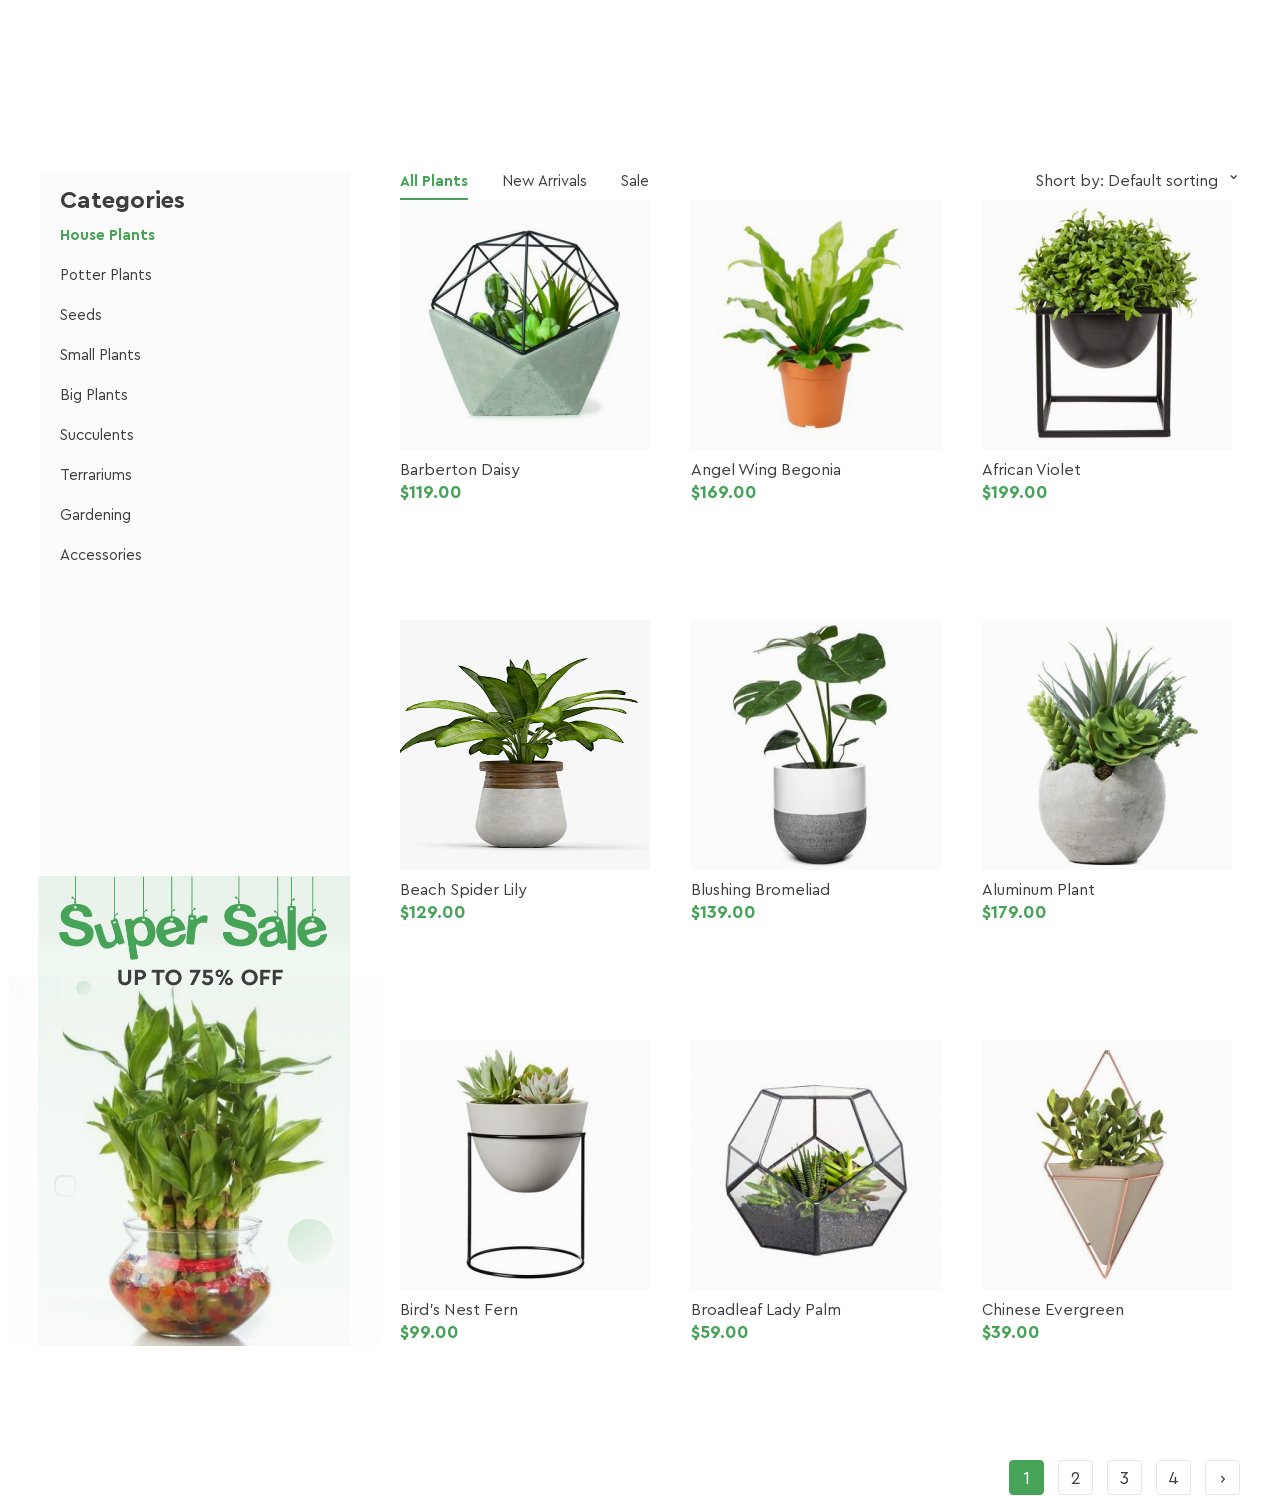
==== index.html @ 6a791396 "Add homework 7.1" ====
<!doctype html>
<html lang="en">
  <head>
    <meta charset="UTF-8" />
    <meta name="viewport" content="width=device-width, initial-scale=1.0" />
    <title>GreenShop</title>
    <link rel="stylesheet" href="css/styles.css" />
  </head>
  <body>
    <main>
      <div class="container">
        <aside class="sidebar">
          <h2>Categories</h2>

          <ul class="categories">
            <li class="active">House Plants</li>
            <li>Potter Plants</li>
            <li>Seeds</li>
            <li>Small Plants</li>
            <li>Big Plants</li>
            <li>Succulents</li>
            <li>Terrariums</li>
            <li>Gardening</li>
            <li>Accessories</li>
          </ul>
          <img
            class="sale-banner"
            src="images/super-sale.png"
            alt="Super Sale"
          />
        </aside>

        <section class="products">
          <div class="products-top">
            <div class="filters">
              <a class="active" href="#">All Plants</a>
              <a href="#">New Arrivals</a>
              <a href="#">Sale</a>
            </div>

            <div class="sorting">
              <span>Short by:</span>
              <a href="#">
                Default sorting
                <span class="sorting-icon">⌄</span>
              </a>
            </div>
          </div>

          <div class="product-card">
            <div class="product-image">
              <img src="images/barberton-daisy.png" alt="Barberton Daisy" />
            </div>
            <h3>Barberton Daisy</h3>
            <p>$119.00</p>
          </div>

          <div class="product-card">
            <div class="product-image">
              <img
                src="images/angel-wing-begonia.png"
                alt="Angel Wing Begonia"
              />
            </div>
            <h3>Angel Wing Begonia</h3>
            <p>$169.00</p>
          </div>

          <div class="product-card">
            <div class="product-image">
              <img src="images/african-violet.png" alt="African Violet" />
            </div>
            <h3>African Violet</h3>
            <p>$199.00</p>
          </div>

          <div class="product-card">
            <div class="product-image">
              <img src="images/beach-spider-lily.png" alt="Beach Spider Lily" />
            </div>
            <h3>Beach Spider Lily</h3>
            <p>$129.00</p>
          </div>

          <div class="product-card">
            <div class="product-image">
              <img
                src="images/blushing-bromeliad.png"
                alt="Blushing Bromeliad"
              />
            </div>
            <h3>Blushing Bromeliad</h3>
            <p>$139.00</p>
          </div>

          <div class="product-card">
            <div class="product-image">
              <img src="images/aluminum-plant.png" alt="Aluminum Plant" />
            </div>
            <h3>Aluminum Plant</h3>
            <p>$179.00</p>
          </div>

          <div class="product-card">
            <div class="product-image">
              <img src="images/birds-nest-fern.png" alt="Bird's Nest Fern" />
            </div>
            <h3>Bird's Nest Fern</h3>
            <p>$99.00</p>
          </div>

          <div class="product-card">
            <div class="product-image">
              <img
                src="images/broadleaf-lady-palm.png"
                alt="Broadleaf Lady Palm"
              />
            </div>
            <h3>Broadleaf Lady Palm</h3>
            <p>$59.00</p>
          </div>

          <div class="product-card">
            <div class="product-image">
              <img src="images/chinese-evergreen.png" alt="Chinese Evergreen" />
            </div>
            <h3>Chinese Evergreen</h3>
            <p>$39.00</p>
          </div>

          <div class="pagination">
            <a class="active" href="#">1</a>
            <a href="#">2</a>
            <a href="#">3</a>
            <a href="#">4</a>
            <a href="#">›</a>
          </div>
        </section>
      </div>
    </main>
  </body>
</html>
---- css/styles.css ----
@font-face {
  font-family: "Cera Pro";
  src: url("../fonts/CeraPro-Regular.woff") format("woff");
  font-weight: 400;
}

@font-face {
  font-family: "Cera Pro";
  src: url("../fonts/CeraPro-Medium.woff") format("woff");
  font-weight: 500;
}

@font-face {
  font-family: "Cera Pro";
  src: url("../fonts/CeraPro-Bold.woff") format("woff");
  font-weight: 700;
}
* {
  box-sizing: border-box;
}

body {
  margin: 0;
  font-family: "Cera Pro", sans-serif;
  color: #3d3d3d;
}

.container {
  width: 1200px;
  margin: 0 auto;
  padding-top: 171px;
}
/* SIDEBAR */

.sidebar {
  float: left;
  width: 310px;
  background-color: #ffffff;
}

.sidebar h2 {
  margin: 0;
}

.categories {
  margin: 0;
  padding: 0;
  list-style: none;
}

/* PRODUCTS */

.products {
  float: left;
  width: 840px;
  margin-left: 50px;
}

/* верхняя панель */

.products-top {
  width: 100%;
}

/* фильтры */

.filters {
  float: left;
}

.filters a {
  display: inline-block;
}

/* сортировка */

.sorting {
  float: right;
}

/* очищаем float */

.products-top::after {
  content: "";
  display: block;
  clear: both;
}

/* карточки */

.products-list {
  margin-top: 31px;
}

/* пагинация */

.pagination {
  margin-top: 90px;
  text-align: right;
}

.pagination a {
  display: inline-block;
  width: 35px;
  height: 35px;
  margin-left: 10px;

  text-align: center;
  line-height: 35px;

  font-family: "Cera Pro", sans-serif;
  font-size: 18px;
  font-weight: 300;
  letter-spacing: 0;

  text-decoration: none;
  color: #3d3d3d;

  background-color: #ffffff;
  border: 1px solid #e5e5e5;
  border-radius: 4px;
}
.pagination a:first-child {
  margin-left: 0;
}

.pagination a.active {
  color: #ffffff;
  background-color: #46a358;
  border-color: #46a358;
}
.product-card {
  float: left;
  width: 258px;
  height: 350px;
  margin-right: 33px;
  margin-bottom: 70px;
}
.product-card:nth-child(3n + 1) {
  margin-right: 0;
}
.product-card img {
  display: block;
  width: 250px;
  height: 250px;
  margin: 0 auto;
  background-color: #fbfbfb;
}
.product-card h3 {
  margin: 12px 0 0;
  font-size: 16px;
  font-weight: 400;
  line-height: 16px;
  color: #3d3d3d;
}

.product-card p {
  margin: 6px 0 0;
  font-size: 18px;
  font-weight: 700;
  line-height: 16px;
  color: #46a358;
}

.products-list::after {
  content: "";
  display: block;
  clear: both;
}

.filters {
  float: left;
}

.sorting {
  float: right;
}
.filters a {
  display: inline-block;
  margin-right: 30px;
}

.sorting a {
  text-decoration: none;
  color: #3d3d3d;
}
.filters a,
.sorting a {
  text-decoration: none;
  color: #3d3d3d;
}

.filters a {
  display: inline-block;
  margin-right: 30px;
  font-size: 15px;
  font-weight: 400;
  line-height: 16px;
  color: #3d3d3d;
  text-decoration: none;
}

.filters a:first-child {
  color: #46a358;
  font-weight: 700;
}

.sidebar {
  float: left;
  width: 310px;
  height: 774px;
  padding: 15px 20px;
  box-sizing: border-box;
  background-color: #fbfbfb;
}
.categories {
  margin: 0;
  padding: 0;
  list-style: none;
}

.categories li {
  font-size: 15px;
  font-weight: 400;
  line-height: 40px;
  color: #3d3d3d;
}

.categories .active {
  color: #46a358;
  font-weight: 700;
}

.sale-banner {
  display: block;
  width: 310px;
  height: 470px;
  margin: 300px 0 0 -20px;
  transform: scalex(1.2);
  transform-origin: center top;
}
.product-image {
  width: 250px;
  height: 250px;
  background-color: #fbfbfb;
}

.product-image img {
  display: block;
  width: 250px;
  height: 250px;
  mix-blend-mode: multiply;
}
.filters a.active {
  color: #46a358;
  font-weight: 700;
  border-bottom: 2px solid #46a358;
  padding-bottom: 8px;
}

.sorting-icon {
  display: inline-block;
  margin-left: 5px;
  font-size: 16px;
  vertical-align: middle;
  position: relative;
  top: -8px;
}
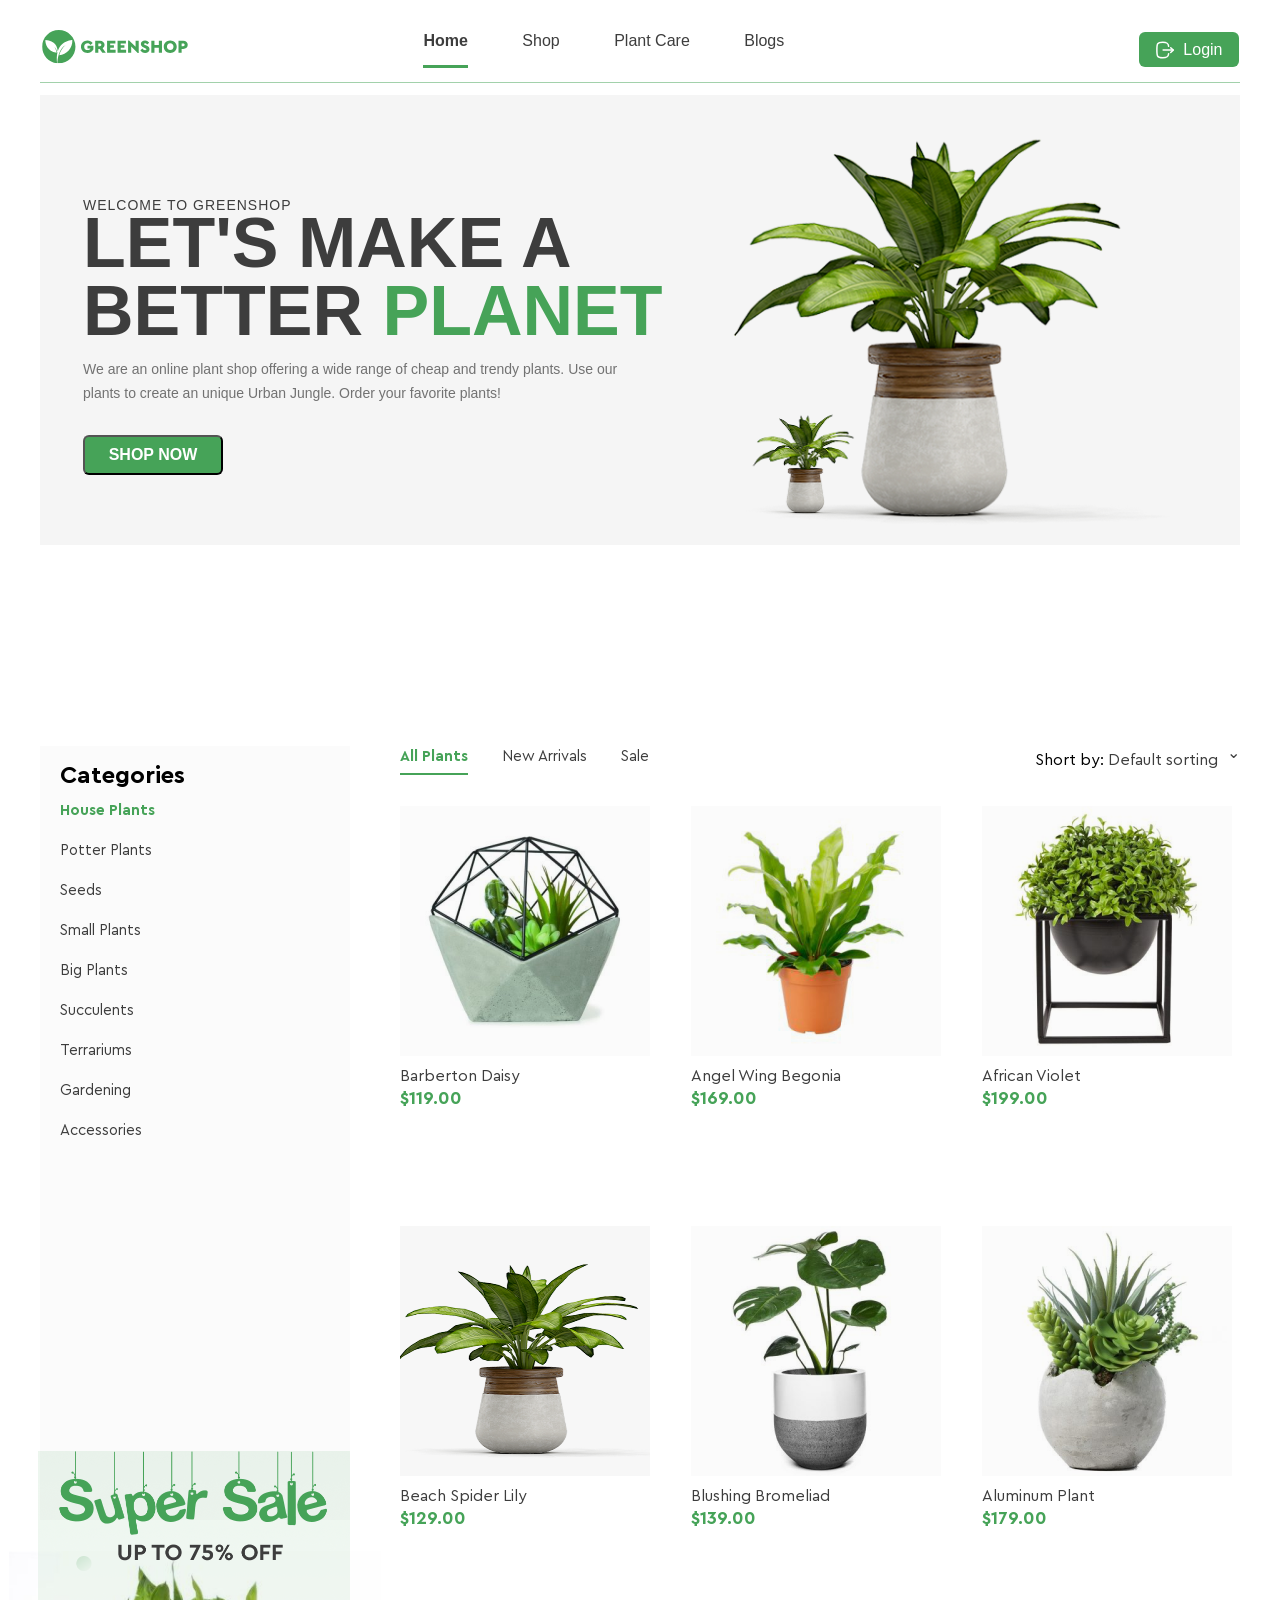
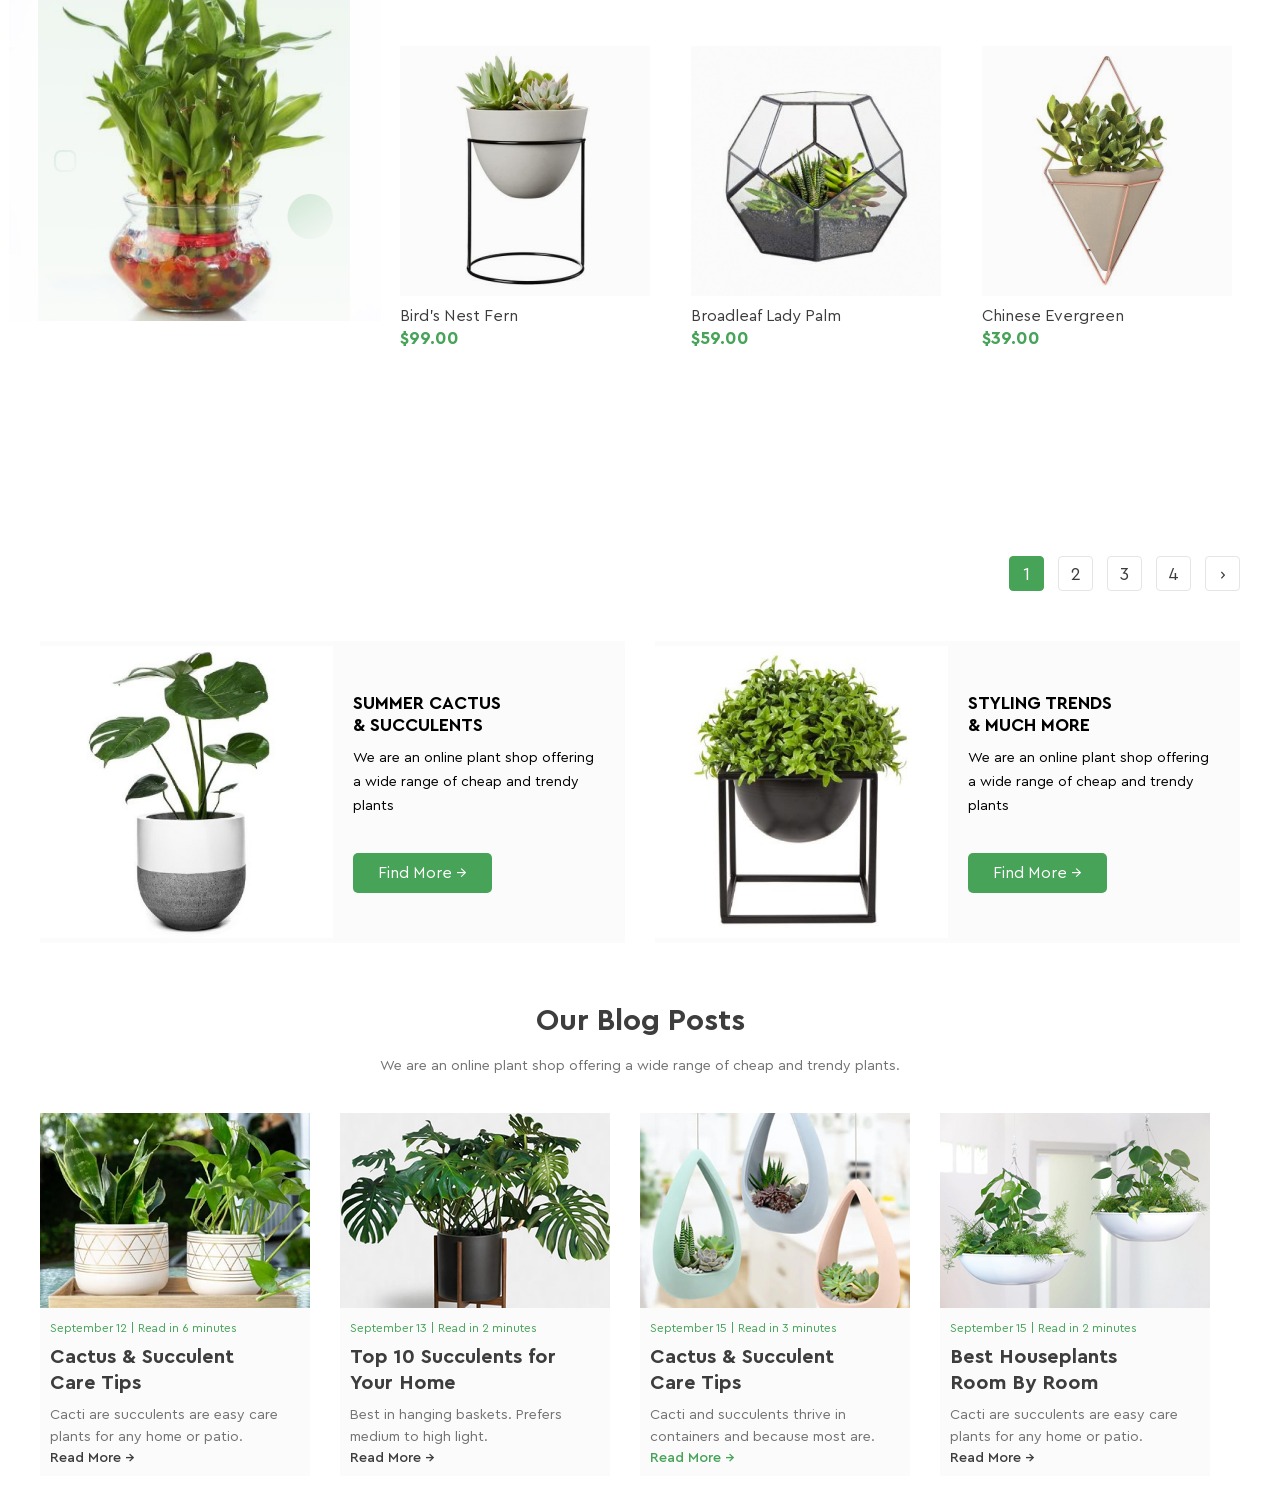
==== commit c22b7ac8: "HW8.1: combine page sections" ====
--- a/index.html
+++ b/index.html
@@ -4,12 +4,61 @@
     <meta charset="UTF-8" />
     <meta name="viewport" content="width=device-width, initial-scale=1.0" />
     <title>GreenShop</title>
+
+    <link rel="stylesheet" href="css/reset.css" />
+    <link rel="stylesheet" href="fonts/fonts.css" />
     <link rel="stylesheet" href="css/styles.css" />
   </head>
-  <body>
+
+  <body class="site-page">
+    <div class="site-container">
+      <header class="header">
+        <a href="index.html" class="logo">
+          <img src="images/logo.svg" alt="GreenShop Logo" />
+        </a>
+
+        <nav class="menu">
+          <a href="#" class="active">Home</a>
+          <a href="#">Shop</a>
+          <a href="#">Plant Care</a>
+          <a href="#">Blogs</a>
+        </nav>
+
+        <a href="login.html" class="login-button">
+          <img src="images/logout.svg" alt="Login" />
+          Login
+        </a>
+      </header>
+
+      <section class="hero">
+        <div class="hero-content">
+          <p class="welcome">WELCOME TO GREENSHOP</p>
+
+          <h1 class="hero-title">
+            LET'S MAKE A
+            <br />
+            BETTER&nbsp;<span>PLANET</span>
+          </h1>
+
+          <p class="description">
+            We are an online plant shop offering a wide range of cheap and
+            trendy plants. Use our plants to create an unique Urban Jungle.
+            Order your favorite plants!
+          </p>
+
+          <button class="shop-button">SHOP NOW</button>
+        </div>
+
+        <div class="hero-image">
+          <img src="images/flower.png" alt="Plant" />
+        </div>
+      </section>
+    </div>
+
     <main>
-      <div class="container">
-        <aside class="sidebar">
+      <section class="catalog-section">
+        <div class="catalog-container">
+          <aside class="sidebar">
           <h2>Categories</h2>
 
           <ul class="categories">
@@ -46,7 +95,7 @@
               </a>
             </div>
           </div>
-
+<div class="products-list">
           <div class="product-card">
             <div class="product-image">
               <img src="images/barberton-daisy.png" alt="Barberton Daisy" />
@@ -123,9 +172,11 @@
           <div class="product-card">
             <div class="product-image">
               <img src="images/chinese-evergreen.png" alt="Chinese Evergreen" />
-            </div>
+               </div>
             <h3>Chinese Evergreen</h3>
             <p>$39.00</p>
+          </div>
+
           </div>
 
           <div class="pagination">
@@ -136,7 +187,132 @@
             <a href="#">›</a>
           </div>
         </section>
-      </div>
+        </div>
+      </section>
+
+      <section class="content-section">
+        <div class="content-container">
+          <section class="promo">
+          <article class="promo-card">
+            <img src="images/blushing-bromeliad.png" alt="Blushing Bromeliad" />
+
+            <div class="promo-content">
+              <h2>SUMMER CACTUS<br />& SUCCULENTS</h2>
+
+              <p>
+                We are an online plant shop offering a wide range of cheap and
+                trendy plants
+              </p>
+
+              <a href="#">Find More →</a>
+            </div>
+          </article>
+
+          <article class="promo-card">
+            <img src="images/african-violet.png" alt="African Violet" />
+
+            <div class="promo-content">
+              <h2>STYLING TRENDS<br />& MUCH MORE</h2>
+
+              <p>
+                We are an online plant shop offering a wide range of cheap and
+                trendy plants
+              </p>
+
+              <a href="#">Find More →</a>
+            </div>
+          </article>
+        </section>
+
+        <section class="blog">
+          <h2>Our Blog Posts</h2>
+
+          <p class="blog-subtitle">
+            We are an online plant shop offering a wide range of cheap and
+            trendy plants.
+          </p>
+
+          <div class="blog-list">
+            <article class="blog-card">
+              <img src="images/blog-houseplants.png" alt="Cactus" />
+
+              <div class="blog-info">
+                <span>September 12 | Read in 6 minutes</span>
+
+                <h3>
+                  Cactus & Succulent<br />
+                  Care Tips
+                </h3>
+
+                <p>
+                  Cacti are succulents are easy care plants for any home or
+                  patio.
+                </p>
+
+                <a href="#"> Read More → </a>
+              </div>
+            </article>
+
+            <article class="blog-card">
+              <img src="images/blog-succulents.png" alt="Cactus" />
+
+              <div class="blog-info">
+                <span>September 13 | Read in 2 minutes</span>
+
+                <h3>
+                  Top 10 Succulents for <br />
+                  Your Home
+                </h3>
+
+                <p>Best in hanging baskets. Prefers medium to high light.</p>
+
+                <a href="#"> Read More → </a>
+              </div>
+            </article>
+
+            <article class="blog-card">
+              <img src="images/blog-hanging-plants.png" alt="Cactus" />
+
+              <div class="blog-info">
+                <span>September 15 | Read in 3 minutes</span>
+
+                <h3>
+                  Cactus & Succulent<br />
+                  Care Tips
+                </h3>
+
+                <p>
+                  Cacti and succulents thrive in containers and because most
+                  are.
+                </p>
+
+                <a class="read-more active" href="#">Read More →</a>
+              </div>
+            </article>
+
+            <article class="blog-card">
+              <img src="images/blog-cactus.png" alt="Cactus" />
+
+              <div class="blog-info">
+                <span>September 15 | Read in 2 minutes</span>
+
+                <h3>
+                  Best Houseplants<br />
+                  Room By Room
+                </h3>
+
+                <p>
+                  Cacti are succulents are easy care plants for any home or
+                  patio.
+                </p>
+
+                <a href="#"> Read More → </a>
+              </div>
+            </article>
+          </div>
+        </section>
+        </div>
+      </section>
     </main>
   </body>
 </html>
--- a/fonts/fonts.css
+++ b/fonts/fonts.css
@@ -0,0 +1,17 @@
+@font-face {
+  font-family: "Cera Pro";
+  src: url("../fonts/CeraPro-Regular.woff") format("woff");
+  font-weight: 400;
+}
+
+@font-face {
+  font-family: "Cera Pro";
+  src: url("../fonts/CeraPro-Medium.woff") format("woff");
+  font-weight: 500;
+}
+
+@font-face {
+  font-family: "Cera Pro";
+  src: url("../fonts/CeraPro-Bold.woff") format("woff");
+  font-weight: 700;
+}
--- a/css/styles.css
+++ b/css/styles.css
@@ -1,39 +1,179 @@
-@font-face {
-  font-family: "Cera Pro";
-  src: url("../fonts/CeraPro-Regular.woff") format("woff");
+/* ===== HW 6.1 — Header + Hero ===== */
+.site-page {
+  font-family: Arial, sans-serif;
+  background-color: #ffffff;
+}
+
+.site-container {
+  width: 1200px;
+  margin: 30px auto;
+}
+
+.site-container .header {
+  height: 53px;
+  border-bottom: 0.3px solid rgba(70, 163, 88, 0.5);
+  margin-top: 30px;
+  margin-bottom: 12px;
+}
+.site-container .logo {
+  display: inline-block;
+  vertical-align: middle;
+}
+
+.site-container .menu {
+  display: inline-block;
+  vertical-align: middle;
+  margin-left: 229px;
+}
+
+.site-container .login-button {
+  display: inline-block;
+  vertical-align: middle;
+}
+.site-container .logo img {
+  width: 150px;
+  height: 34px;
+}
+
+.site-container .menu {
+  display: inline-block;
+  margin-left: 229px;
+  vertical-align: middle;
+}
+.site-container .menu a {
+  display: inline-block;
+  margin-right: 50px;
+
+  text-decoration: none;
+  color: #3d3d3d;
+
+  font-size: 16px;
   font-weight: 400;
-}
-
-@font-face {
-  font-family: "Cera Pro";
-  src: url("../fonts/CeraPro-Medium.woff") format("woff");
+  line-height: 20px;
+}
+
+.site-container .menu .active {
+  font-weight: 700;
+  border-bottom: 3px solid #46a358;
+  padding-bottom: 14px;
+}
+
+.site-container .login-button {
+  display: inline-block;
+
+  width: 100px;
+  height: 35px;
+
+  background: #46a358;
+  border-radius: 6px;
+
+  color: #ffffff;
+  text-decoration: none;
+
+  text-align: center;
+  line-height: 35px;
+
+  vertical-align: middle;
+  margin-left: 300px;
+}
+
+.site-container .login-button img {
+  width: 20px;
+  height: 20px;
+
+  vertical-align: middle;
+  margin-right: 4px;
+}
+
+.site-container .hero {
+  background: #f5f5f5;
+
+  width: 1200px;
+  height: 450px;
+}
+
+.site-container .hero-content {
+  display: inline-block;
+  width: 580px;
+  margin-top: 68px;
+  margin-left: 43px;
+  vertical-align: top;
+}
+
+.site-container .hero-image {
+  display: inline-block;
+  width: 507px;
+  vertical-align: top;
+  margin-left: 20px;
+  margin-top: 15px;
+}
+
+.site-container .hero-image img {
+  width: 507px;
+  height: 450px;
+}
+
+.site-container .welcome {
+  font-size: 14px;
   font-weight: 500;
-}
-
-@font-face {
-  font-family: "Cera Pro";
-  src: url("../fonts/CeraPro-Bold.woff") format("woff");
-  font-weight: 700;
+  color: #3d3d3d;
+  letter-spacing: 1px;
+  margin-bottom: 30px;
+  position: relative;
+  top: 34px;
+}
+
+.site-container .hero-title {
+  width: 620px;
+  font-size: 70px;
+  font-weight: 900;
+  line-height: 68px;
+  color: #3d3d3d;
+  margin-bottom: 12px;
+}
+.site-container .hero-title span {
+  color: #46a358;
+}
+
+.site-container .description {
+  width: 557px;
+  font-size: 14px;
+  line-height: 24px;
+  color: #727272;
+  margin-bottom: 25px;
+}
+
+.site-container .shop-button {
+  width: 140px;
+  height: 40px;
+
+  background-color: #46a358;
+
+  border-radius: 6px;
+
+  color: white;
+  font-size: 16px;
+  font-weight: 700;
+  margin-top: 5px;
+}
+
+
+/* ===== HW 7.1 — Catalog / Flexbox ===== */
+.catalog-container {
+  font-family: "Cera Pro", sans-serif;
 }
 * {
   box-sizing: border-box;
 }
 
-body {
-  margin: 0;
-  font-family: "Cera Pro", sans-serif;
-  color: #3d3d3d;
-}
-
-.container {
+.catalog-container {
   width: 1200px;
   margin: 0 auto;
   padding-top: 171px;
-}
-/* SIDEBAR */
+  display: flex;
+}
 
 .sidebar {
-  float: left;
   width: 310px;
   background-color: #ffffff;
 }
@@ -48,55 +188,40 @@
   list-style: none;
 }
 
-/* PRODUCTS */
-
 .products {
-  float: left;
   width: 840px;
   margin-left: 50px;
 }
 
-/* верхняя панель */
-
 .products-top {
   width: 100%;
-}
-
-/* фильтры */
+  display: flex;
+  justify-content: space-between;
+  align-items: center;
+}
 
 .filters {
-  float: left;
 }
 
 .filters a {
   display: inline-block;
 }
 
-/* сортировка */
-
 .sorting {
-  float: right;
-}
-
-/* очищаем float */
-
-.products-top::after {
-  content: "";
-  display: block;
-  clear: both;
-}
-
-/* карточки */
+}
 
 .products-list {
   margin-top: 31px;
-}
-
-/* пагинация */
+  display: flex;
+  flex-wrap: wrap;
+  justify-content: space-between;
+  flex-direction: row;
+}
 
 .pagination {
   margin-top: 90px;
   text-align: right;
+  width: 100%;
 }
 
 .pagination a {
@@ -130,15 +255,11 @@
   border-color: #46a358;
 }
 .product-card {
-  float: left;
   width: 258px;
   height: 350px;
-  margin-right: 33px;
   margin-bottom: 70px;
 }
-.product-card:nth-child(3n + 1) {
-  margin-right: 0;
-}
+
 .product-card img {
   display: block;
   width: 250px;
@@ -162,18 +283,10 @@
   color: #46a358;
 }
 
-.products-list::after {
-  content: "";
-  display: block;
-  clear: both;
-}
-
 .filters {
-  float: left;
 }
 
 .sorting {
-  float: right;
 }
 .filters a {
   display: inline-block;
@@ -206,7 +319,6 @@
 }
 
 .sidebar {
-  float: left;
   width: 310px;
   height: 774px;
   padding: 15px 20px;
@@ -266,3 +378,148 @@
   position: relative;
   top: -8px;
 }
+
+
+/* ===== HW 8.1 — Promo + Blog ===== */
+
+.content-container {
+  width: 1200px;
+  margin: 0 auto;
+}
+
+.promo {
+  display: flex;
+  gap: 30px;
+  justify-content: center;
+  margin-top: 50px;
+}
+
+.promo-card {
+  width: 586px;
+  height: 302px;
+  display: flex;
+  align-items: center;
+  background-color: #fbfbfb;
+}
+
+.promo-card img {
+  width: 50%;
+  height: 100%;
+  object-fit: contain;
+}
+
+.promo-content {
+  width: 50%;
+  padding: 0 20px;
+}
+
+.promo-content h2 {
+  font-family: "Cera Pro", sans-serif;
+  font-size: 18px;
+  font-weight: 700;
+  line-height: 22px;
+  margin: 0 0 10px;
+}
+
+.promo-content p {
+  font-family: "Cera Pro", sans-serif;
+  font-size: 14px;
+  line-height: 24px;
+  margin: 0 0 20px;
+}
+
+.promo-content a {
+  display: inline-block;
+  margin-top: 15px;
+  padding: 10px 25px;
+  background-color: #46a358;
+  color: #ffffff;
+  text-decoration: none;
+  border-radius: 5px;
+  font-family: "Cera Pro", sans-serif;
+}
+
+.blog {
+  text-align: center;
+  margin-top: 60px;
+}
+
+.blog h2 {
+  margin: 0 0 15px;
+  font-family: "Cera Pro", sans-serif;
+  font-size: 30px;
+  font-weight: 700;
+  line-height: 36px;
+  color: #3d3d3d;
+  text-align: center;
+}
+
+.blog-subtitle {
+  margin: 0 0 35px;
+  font-family: "Cera Pro", sans-serif;
+  font-size: 14px;
+  font-weight: 400;
+  line-height: 24px;
+  color: #727272;
+  text-align: center;
+}
+
+.blog-list {
+  display: flex;
+  gap: 30px;
+  text-align: left;
+  margin-bottom: 35px;
+}
+
+.blog-card {
+  width: 270px;
+  background-color: #fbfbfb;
+}
+
+.blog-card img {
+  display: block;
+  width: 270px;
+  height: 195px;
+  object-fit: cover;
+}
+
+.blog-info {
+  padding: 10px;
+}
+
+.blog-info span {
+  font-family: "Cera Pro", sans-serif;
+  font-size: 12px;
+  color: #46a358;
+}
+
+.blog-info h3 {
+  font-family: "Cera Pro", sans-serif;
+  font-size: 20px;
+  font-weight: 700;
+  line-height: 26px;
+  margin: 8px 0;
+  color: #3d3d3d;
+}
+
+.blog-info p {
+  font-family: "Cera Pro", sans-serif;
+  font-size: 14px;
+  font-weight: 400;
+  line-height: 22px;
+  margin: 0;
+  color: #727272;
+}
+
+.blog-info a {
+  font-family: "Cera Pro", sans-serif;
+  font-size: 14px;
+  font-weight: 500;
+  line-height: 16px;
+  color: #3d3d3d;
+  text-decoration: none;
+}
+
+.read-more.active {
+  color: #46a358;
+}
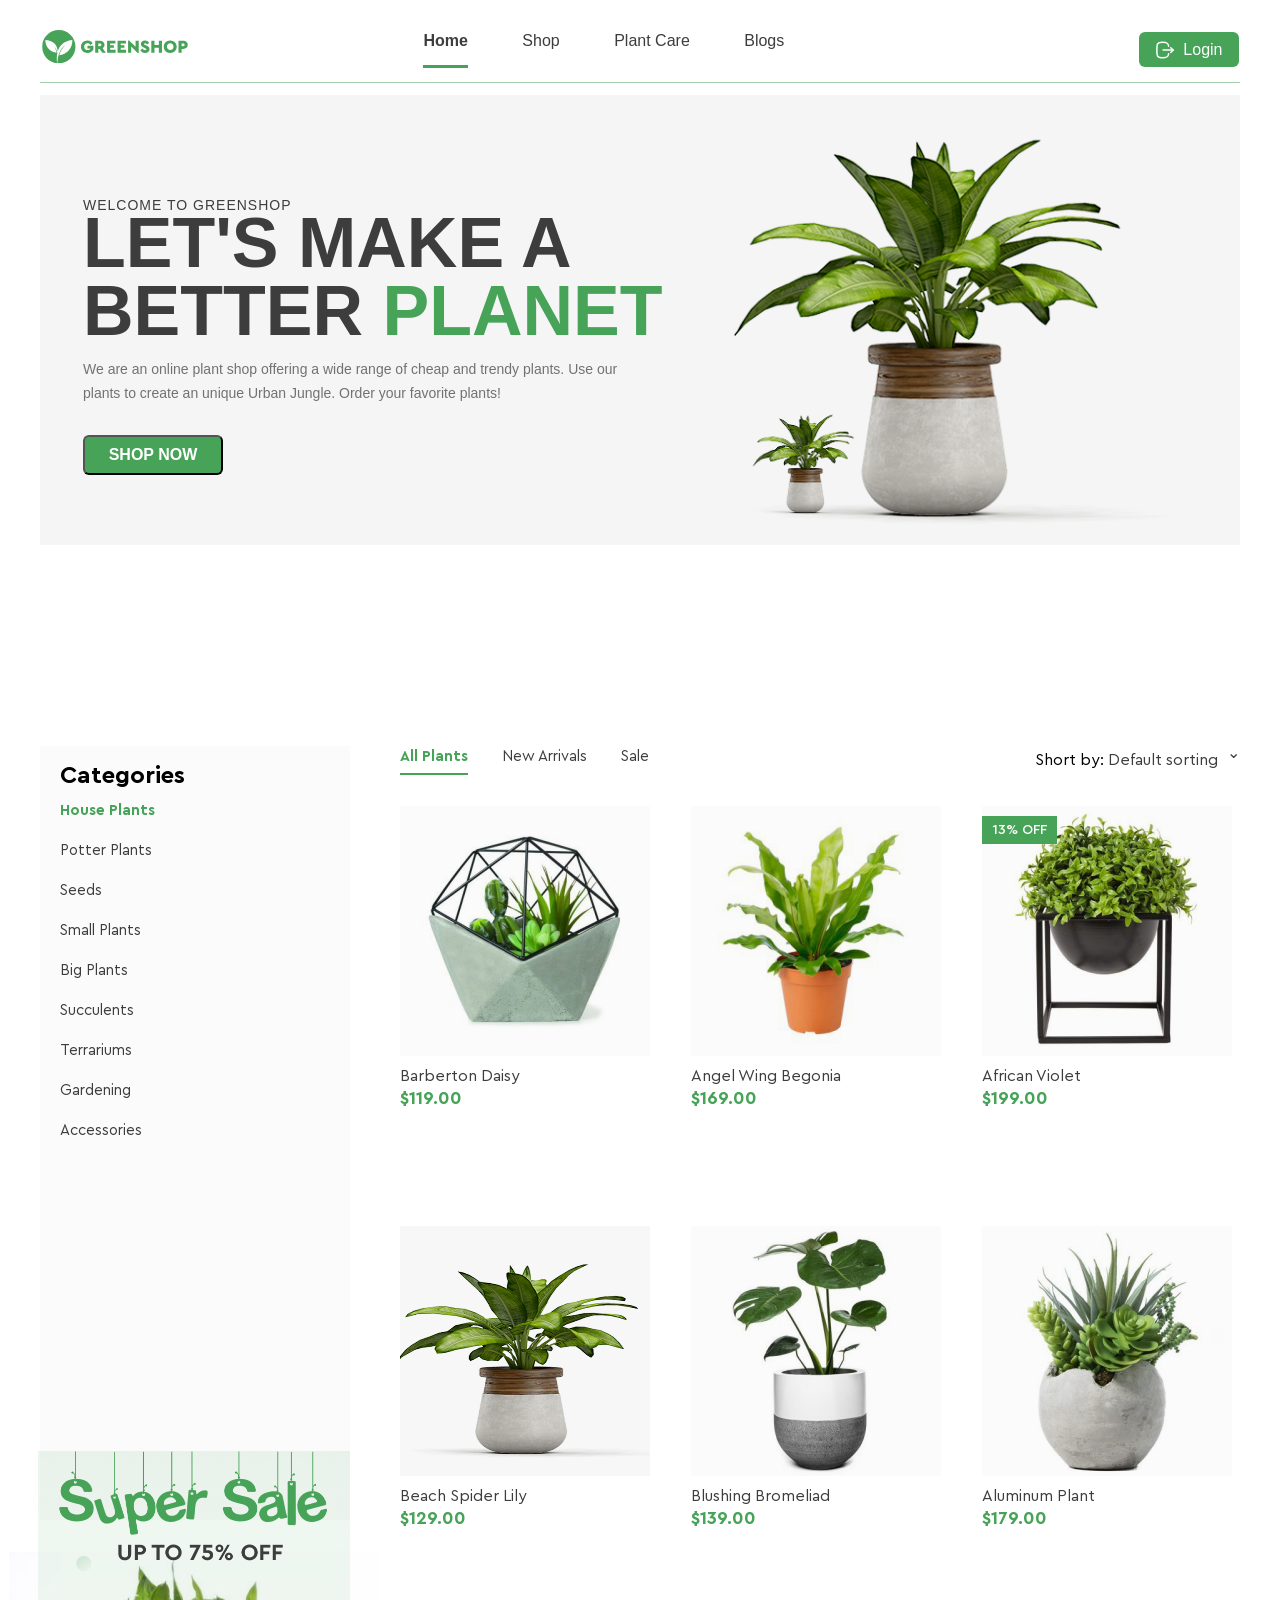
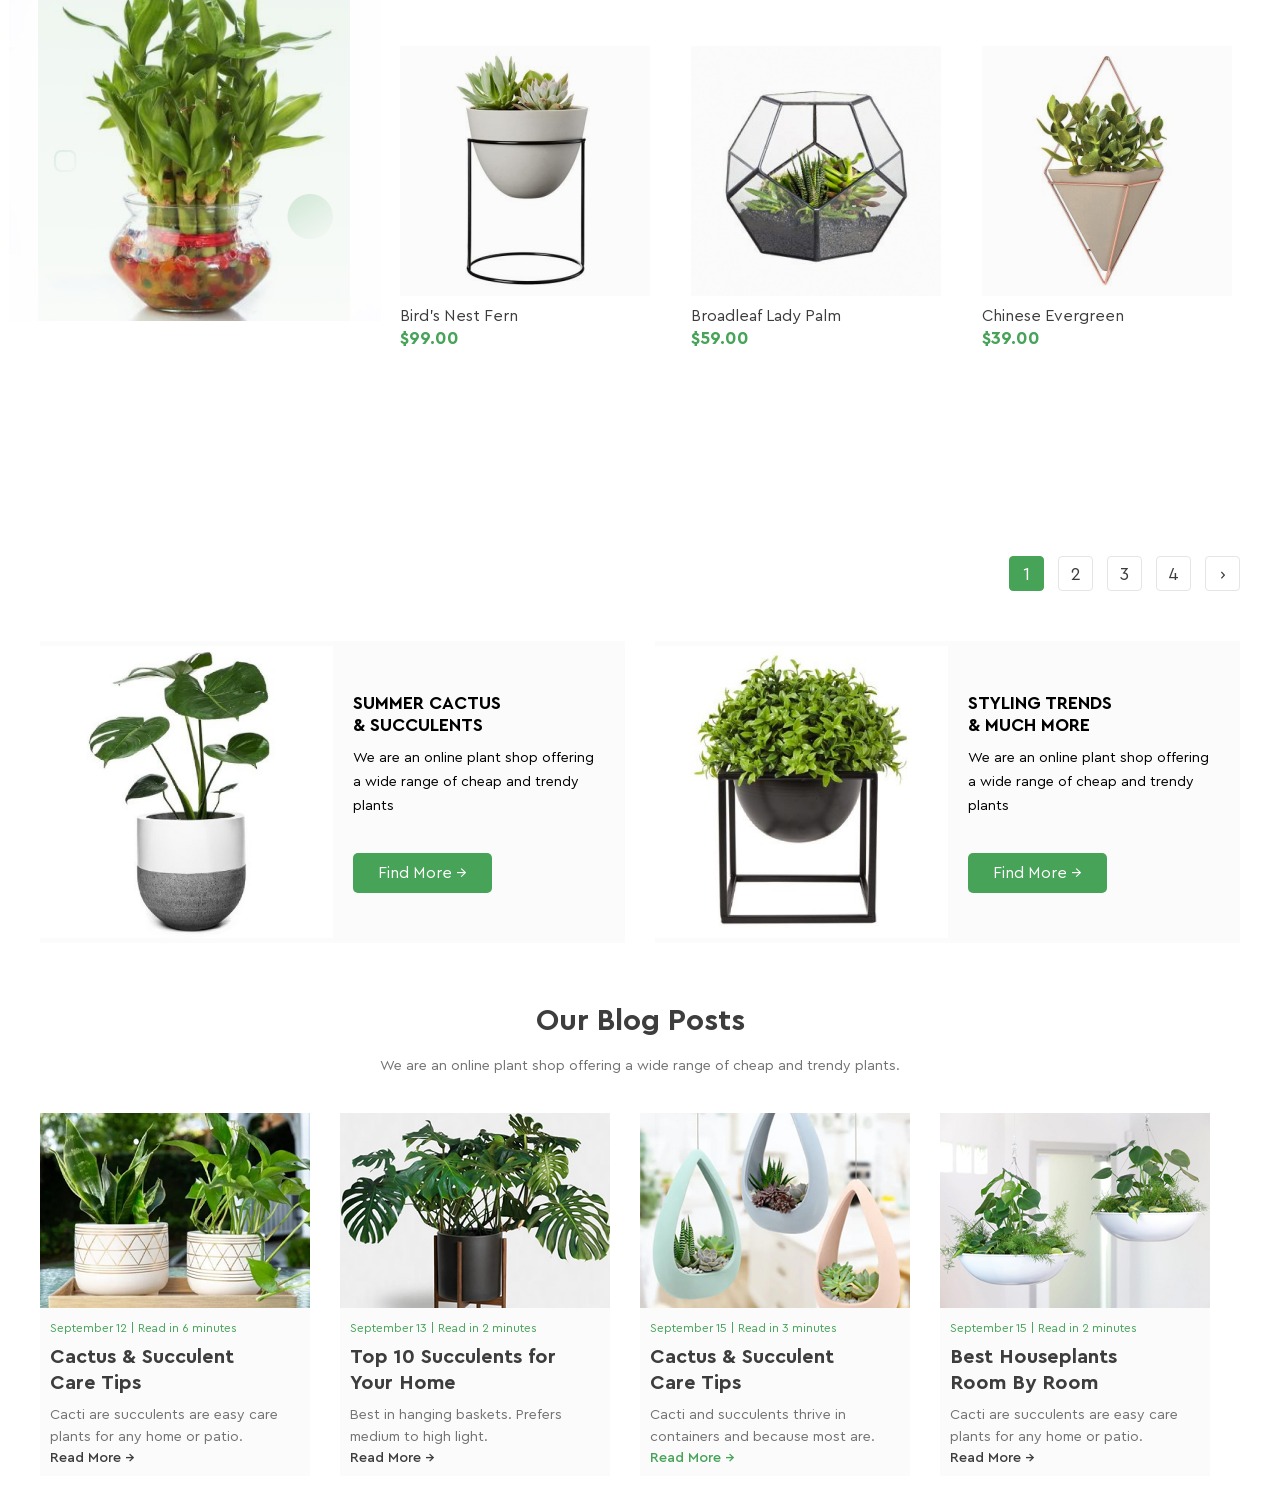
==== commit b6a6e35e: "HW9.1: add product hover effects" ====
--- a/index.html
+++ b/index.html
@@ -59,258 +59,398 @@
       <section class="catalog-section">
         <div class="catalog-container">
           <aside class="sidebar">
-          <h2>Categories</h2>
-
-          <ul class="categories">
-            <li class="active">House Plants</li>
-            <li>Potter Plants</li>
-            <li>Seeds</li>
-            <li>Small Plants</li>
-            <li>Big Plants</li>
-            <li>Succulents</li>
-            <li>Terrariums</li>
-            <li>Gardening</li>
-            <li>Accessories</li>
-          </ul>
-          <img
-            class="sale-banner"
-            src="images/super-sale.png"
-            alt="Super Sale"
-          />
-        </aside>
-
-        <section class="products">
-          <div class="products-top">
-            <div class="filters">
-              <a class="active" href="#">All Plants</a>
-              <a href="#">New Arrivals</a>
-              <a href="#">Sale</a>
+            <h2>Categories</h2>
+
+            <ul class="categories">
+              <li class="active">House Plants</li>
+              <li>Potter Plants</li>
+              <li>Seeds</li>
+              <li>Small Plants</li>
+              <li>Big Plants</li>
+              <li>Succulents</li>
+              <li>Terrariums</li>
+              <li>Gardening</li>
+              <li>Accessories</li>
+            </ul>
+            <img
+              class="sale-banner"
+              src="images/super-sale.png"
+              alt="Super Sale"
+            />
+          </aside>
+
+          <section class="products">
+            <div class="products-top">
+              <div class="filters">
+                <a class="active" href="#">All Plants</a>
+                <a href="#">New Arrivals</a>
+                <a href="#">Sale</a>
+              </div>
+
+              <div class="sorting">
+                <span>Short by:</span>
+                <a href="#">
+                  Default sorting
+                  <span class="sorting-icon">⌄</span>
+                </a>
+              </div>
             </div>
-
-            <div class="sorting">
-              <span>Short by:</span>
-              <a href="#">
-                Default sorting
-                <span class="sorting-icon">⌄</span>
-              </a>
+            <div class="products-list">
+              <div class="product-card">
+                <div class="product-image">
+                  <img src="images/barberton-daisy.png" alt="Barberton Daisy" />
+
+                  <div class="product-actions">
+                    <a href="#">
+                      <img src="images/cart.svg" alt="Cart" />
+                    </a>
+
+                    <a href="#">
+                      <img src="images/heart.svg" alt="Heart" />
+                    </a>
+
+                    <a href="#">
+                      <img src="images/search.svg" alt="Search" />
+                    </a>
+                  </div>
+                </div>
+                <h3>Barberton Daisy</h3>
+                <p>$119.00</p>
+              </div>
+
+              <div class="product-card">
+                <div class="product-image">
+                  <img
+                    src="images/angel-wing-begonia.png"
+                    alt="Angel Wing Begonia"
+                  />
+
+                  <div class="product-actions">
+                    <a href="#">
+                      <img src="images/cart.svg" alt="Cart" />
+                    </a>
+
+                    <a href="#">
+                      <img src="images/heart.svg" alt="Heart" />
+                    </a>
+
+                    <a href="#">
+                      <img src="images/search.svg" alt="Search" />
+                    </a>
+                  </div>
+                </div>
+                <h3>Angel Wing Begonia</h3>
+                <p>$169.00</p>
+              </div>
+
+              <div class="product-card">
+                <span class="sale-badge">13% OFF</span>
+
+                <div class="product-image">
+                  <img src="images/african-violet.png" alt="African Violet" />
+
+                  <div class="product-actions">
+                    <a href="#">
+                      <img src="images/cart.svg" alt="Cart" />
+                    </a>
+
+                    <a href="#">
+                      <img src="images/heart.svg" alt="Heart" />
+                    </a>
+
+                    <a href="#">
+                      <img src="images/search.svg" alt="Search" />
+                    </a>
+                  </div>
+                </div>
+
+                <h3>African Violet</h3>
+                <p>$199.00</p>
+              </div>
+
+              <div class="product-card">
+                <div class="product-image">
+                  <img
+                    src="images/beach-spider-lily.png"
+                    alt="Beach Spider Lily"
+                  />
+
+                  <div class="product-actions">
+                    <a href="#">
+                      <img src="images/cart.svg" alt="Cart" />
+                    </a>
+
+                    <a href="#">
+                      <img src="images/heart.svg" alt="Heart" />
+                    </a>
+
+                    <a href="#">
+                      <img src="images/search.svg" alt="Search" />
+                    </a>
+                  </div>
+                </div>
+                <h3>Beach Spider Lily</h3>
+                <p>$129.00</p>
+              </div>
+
+              <div class="product-card">
+                <div class="product-image">
+                  <img
+                    src="images/blushing-bromeliad.png"
+                    alt="Blushing Bromeliad"
+                  />
+
+                  <div class="product-actions">
+                    <a href="#">
+                      <img src="images/cart.svg" alt="Cart" />
+                    </a>
+
+                    <a href="#">
+                      <img src="images/heart.svg" alt="Heart" />
+                    </a>
+
+                    <a href="#">
+                      <img src="images/search.svg" alt="Search" />
+                    </a>
+                  </div>
+                </div>
+                <h3>Blushing Bromeliad</h3>
+                <p>$139.00</p>
+              </div>
+
+              <div class="product-card">
+                <div class="product-image">
+                  <img src="images/aluminum-plant.png" alt="Aluminum Plant" />
+
+                  <div class="product-actions">
+                    <a href="#">
+                      <img src="images/cart.svg" alt="Cart" />
+                    </a>
+
+                    <a href="#">
+                      <img src="images/heart.svg" alt="Heart" />
+                    </a>
+
+                    <a href="#">
+                      <img src="images/search.svg" alt="Search" />
+                    </a>
+                  </div>
+                </div>
+                <h3>Aluminum Plant</h3>
+                <p>$179.00</p>
+              </div>
+
+              <div class="product-card">
+                <div class="product-image">
+                  <img
+                    src="images/birds-nest-fern.png"
+                    alt="Bird's Nest Fern"
+                  />
+
+                  <div class="product-actions">
+                    <a href="#">
+                      <img src="images/cart.svg" alt="Cart" />
+                    </a>
+
+                    <a href="#">
+                      <img src="images/heart.svg" alt="Heart" />
+                    </a>
+
+                    <a href="#">
+                      <img src="images/search.svg" alt="Search" />
+                    </a>
+                  </div>
+                </div>
+                <h3>Bird's Nest Fern</h3>
+                <p>$99.00</p>
+              </div>
+
+              <div class="product-card">
+                <div class="product-image">
+                  <img
+                    src="images/broadleaf-lady-palm.png"
+                    alt="Broadleaf Lady Palm"
+                  />
+
+                  <div class="product-actions">
+                    <a href="#">
+                      <img src="images/cart.svg" alt="Cart" />
+                    </a>
+
+                    <a href="#">
+                      <img src="images/heart.svg" alt="Heart" />
+                    </a>
+
+                    <a href="#">
+                      <img src="images/search.svg" alt="Search" />
+                    </a>
+                  </div>
+                </div>
+                <h3>Broadleaf Lady Palm</h3>
+                <p>$59.00</p>
+              </div>
+
+              <div class="product-card">
+                <div class="product-image">
+                  <img
+                    src="images/chinese-evergreen.png"
+                    alt="Chinese Evergreen"
+                  />
+
+                  <div class="product-actions">
+                    <a href="#">
+                      <img src="images/cart.svg" alt="Cart" />
+                    </a>
+
+                    <a href="#">
+                      <img src="images/heart.svg" alt="Heart" />
+                    </a>
+
+                    <a href="#">
+                      <img src="images/search.svg" alt="Search" />
+                    </a>
+                  </div>
+                </div>
+                <h3>Chinese Evergreen</h3>
+                <p>$39.00</p>
+              </div>
             </div>
-          </div>
-<div class="products-list">
-          <div class="product-card">
-            <div class="product-image">
-              <img src="images/barberton-daisy.png" alt="Barberton Daisy" />
+
+            <div class="pagination">
+              <a class="active" href="#">1</a>
+              <a href="#">2</a>
+              <a href="#">3</a>
+              <a href="#">4</a>
+              <a href="#">›</a>
             </div>
-            <h3>Barberton Daisy</h3>
-            <p>$119.00</p>
-          </div>
-
-          <div class="product-card">
-            <div class="product-image">
-              <img
-                src="images/angel-wing-begonia.png"
-                alt="Angel Wing Begonia"
-              />
-            </div>
-            <h3>Angel Wing Begonia</h3>
-            <p>$169.00</p>
-          </div>
-
-          <div class="product-card">
-            <div class="product-image">
-              <img src="images/african-violet.png" alt="African Violet" />
-            </div>
-            <h3>African Violet</h3>
-            <p>$199.00</p>
-          </div>
-
-          <div class="product-card">
-            <div class="product-image">
-              <img src="images/beach-spider-lily.png" alt="Beach Spider Lily" />
-            </div>
-            <h3>Beach Spider Lily</h3>
-            <p>$129.00</p>
-          </div>
-
-          <div class="product-card">
-            <div class="product-image">
+          </section>
+        </div>
+      </section>
+
+      <section class="content-section">
+        <div class="content-container">
+          <section class="promo">
+            <article class="promo-card">
               <img
                 src="images/blushing-bromeliad.png"
                 alt="Blushing Bromeliad"
               />
+
+              <div class="promo-content">
+                <h2>SUMMER CACTUS<br />& SUCCULENTS</h2>
+
+                <p>
+                  We are an online plant shop offering a wide range of cheap and
+                  trendy plants
+                </p>
+
+                <a href="#">Find More →</a>
+              </div>
+            </article>
+
+            <article class="promo-card">
+              <img src="images/african-violet.png" alt="African Violet" />
+
+              <div class="promo-content">
+                <h2>STYLING TRENDS<br />& MUCH MORE</h2>
+
+                <p>
+                  We are an online plant shop offering a wide range of cheap and
+                  trendy plants
+                </p>
+
+                <a href="#">Find More →</a>
+              </div>
+            </article>
+          </section>
+
+          <section class="blog">
+            <h2>Our Blog Posts</h2>
+
+            <p class="blog-subtitle">
+              We are an online plant shop offering a wide range of cheap and
+              trendy plants.
+            </p>
+
+            <div class="blog-list">
+              <article class="blog-card">
+                <img src="images/blog-houseplants.png" alt="Cactus" />
+
+                <div class="blog-info">
+                  <span>September 12 | Read in 6 minutes</span>
+
+                  <h3>
+                    Cactus & Succulent<br />
+                    Care Tips
+                  </h3>
+
+                  <p>
+                    Cacti are succulents are easy care plants for any home or
+                    patio.
+                  </p>
+
+                  <a href="#"> Read More → </a>
+                </div>
+              </article>
+
+              <article class="blog-card">
+                <img src="images/blog-succulents.png" alt="Cactus" />
+
+                <div class="blog-info">
+                  <span>September 13 | Read in 2 minutes</span>
+
+                  <h3>
+                    Top 10 Succulents for <br />
+                    Your Home
+                  </h3>
+
+                  <p>Best in hanging baskets. Prefers medium to high light.</p>
+
+                  <a href="#"> Read More → </a>
+                </div>
+              </article>
+
+              <article class="blog-card">
+                <img src="images/blog-hanging-plants.png" alt="Cactus" />
+
+                <div class="blog-info">
+                  <span>September 15 | Read in 3 minutes</span>
+
+                  <h3>
+                    Cactus & Succulent<br />
+                    Care Tips
+                  </h3>
+
+                  <p>
+                    Cacti and succulents thrive in containers and because most
+                    are.
+                  </p>
+
+                  <a class="read-more active" href="#">Read More →</a>
+                </div>
+              </article>
+
+              <article class="blog-card">
+                <img src="images/blog-cactus.png" alt="Cactus" />
+
+                <div class="blog-info">
+                  <span>September 15 | Read in 2 minutes</span>
+
+                  <h3>
+                    Best Houseplants<br />
+                    Room By Room
+                  </h3>
+
+                  <p>
+                    Cacti are succulents are easy care plants for any home or
+                    patio.
+                  </p>
+
+                  <a href="#"> Read More → </a>
+                </div>
+              </article>
             </div>
-            <h3>Blushing Bromeliad</h3>
-            <p>$139.00</p>
-          </div>
-
-          <div class="product-card">
-            <div class="product-image">
-              <img src="images/aluminum-plant.png" alt="Aluminum Plant" />
-            </div>
-            <h3>Aluminum Plant</h3>
-            <p>$179.00</p>
-          </div>
-
-          <div class="product-card">
-            <div class="product-image">
-              <img src="images/birds-nest-fern.png" alt="Bird's Nest Fern" />
-            </div>
-            <h3>Bird's Nest Fern</h3>
-            <p>$99.00</p>
-          </div>
-
-          <div class="product-card">
-            <div class="product-image">
-              <img
-                src="images/broadleaf-lady-palm.png"
-                alt="Broadleaf Lady Palm"
-              />
-            </div>
-            <h3>Broadleaf Lady Palm</h3>
-            <p>$59.00</p>
-          </div>
-
-          <div class="product-card">
-            <div class="product-image">
-              <img src="images/chinese-evergreen.png" alt="Chinese Evergreen" />
-               </div>
-            <h3>Chinese Evergreen</h3>
-            <p>$39.00</p>
-          </div>
-
-          </div>
-
-          <div class="pagination">
-            <a class="active" href="#">1</a>
-            <a href="#">2</a>
-            <a href="#">3</a>
-            <a href="#">4</a>
-            <a href="#">›</a>
-          </div>
-        </section>
-        </div>
-      </section>
-
-      <section class="content-section">
-        <div class="content-container">
-          <section class="promo">
-          <article class="promo-card">
-            <img src="images/blushing-bromeliad.png" alt="Blushing Bromeliad" />
-
-            <div class="promo-content">
-              <h2>SUMMER CACTUS<br />& SUCCULENTS</h2>
-
-              <p>
-                We are an online plant shop offering a wide range of cheap and
-                trendy plants
-              </p>
-
-              <a href="#">Find More →</a>
-            </div>
-          </article>
-
-          <article class="promo-card">
-            <img src="images/african-violet.png" alt="African Violet" />
-
-            <div class="promo-content">
-              <h2>STYLING TRENDS<br />& MUCH MORE</h2>
-
-              <p>
-                We are an online plant shop offering a wide range of cheap and
-                trendy plants
-              </p>
-
-              <a href="#">Find More →</a>
-            </div>
-          </article>
-        </section>
-
-        <section class="blog">
-          <h2>Our Blog Posts</h2>
-
-          <p class="blog-subtitle">
-            We are an online plant shop offering a wide range of cheap and
-            trendy plants.
-          </p>
-
-          <div class="blog-list">
-            <article class="blog-card">
-              <img src="images/blog-houseplants.png" alt="Cactus" />
-
-              <div class="blog-info">
-                <span>September 12 | Read in 6 minutes</span>
-
-                <h3>
-                  Cactus & Succulent<br />
-                  Care Tips
-                </h3>
-
-                <p>
-                  Cacti are succulents are easy care plants for any home or
-                  patio.
-                </p>
-
-                <a href="#"> Read More → </a>
-              </div>
-            </article>
-
-            <article class="blog-card">
-              <img src="images/blog-succulents.png" alt="Cactus" />
-
-              <div class="blog-info">
-                <span>September 13 | Read in 2 minutes</span>
-
-                <h3>
-                  Top 10 Succulents for <br />
-                  Your Home
-                </h3>
-
-                <p>Best in hanging baskets. Prefers medium to high light.</p>
-
-                <a href="#"> Read More → </a>
-              </div>
-            </article>
-
-            <article class="blog-card">
-              <img src="images/blog-hanging-plants.png" alt="Cactus" />
-
-              <div class="blog-info">
-                <span>September 15 | Read in 3 minutes</span>
-
-                <h3>
-                  Cactus & Succulent<br />
-                  Care Tips
-                </h3>
-
-                <p>
-                  Cacti and succulents thrive in containers and because most
-                  are.
-                </p>
-
-                <a class="read-more active" href="#">Read More →</a>
-              </div>
-            </article>
-
-            <article class="blog-card">
-              <img src="images/blog-cactus.png" alt="Cactus" />
-
-              <div class="blog-info">
-                <span>September 15 | Read in 2 minutes</span>
-
-                <h3>
-                  Best Houseplants<br />
-                  Room By Room
-                </h3>
-
-                <p>
-                  Cacti are succulents are easy care plants for any home or
-                  patio.
-                </p>
-
-                <a href="#"> Read More → </a>
-              </div>
-            </article>
-          </div>
-        </section>
+          </section>
         </div>
       </section>
     </main>
--- a/css/styles.css
+++ b/css/styles.css
@@ -157,7 +157,6 @@
   margin-top: 5px;
 }
 
-
 /* ===== HW 7.1 — Catalog / Flexbox ===== */
 .catalog-container {
   font-family: "Cera Pro", sans-serif;
@@ -258,6 +257,22 @@
   width: 258px;
   height: 350px;
   margin-bottom: 70px;
+  position: relative;
+}
+.product-card::before {
+  content: "";
+  position: absolute;
+  top: -1px;
+  left: 0;
+
+  width: 100%;
+  height: 2px;
+
+  background-color: transparent;
+}
+
+.product-card:hover::before {
+  background-color: #46a358;
 }
 
 .product-card img {
@@ -351,6 +366,7 @@
   transform: scalex(1.2);
   transform-origin: center top;
 }
+
 .product-image {
   width: 250px;
   height: 250px;
@@ -379,7 +395,6 @@
   top: -8px;
 }
 
-
 /* ===== HW 8.1 — Promo + Blog ===== */
 
 .content-container {
@@ -523,3 +538,67 @@
 .read-more.active {
   color: #46a358;
 }
+.sale-badge {
+  position: absolute;
+
+  top: 10px;
+  left: 0;
+
+  background: #46a358;
+  color: #fff;
+
+  font-size: 14px;
+  font-weight: 500;
+
+  padding: 5px 10px;
+
+  z-index: 2;
+}
+.product-image {
+  position: relative;
+}
+
+.product-actions {
+  position: absolute;
+
+  bottom: 15px;
+  left: 50%;
+
+  transform: translateX(-50%);
+
+  display: flex;
+  gap: 10px;
+
+  opacity: 0;
+  visibility: hidden;
+
+  transition: 0.3s;
+}
+
+.product-card:hover .product-actions {
+  opacity: 1;
+  visibility: visible;
+}
+.product-actions a {
+  width: 35px;
+  height: 35px;
+  background: #fff;
+
+  display: flex;
+  align-items: center;
+  justify-content: center;
+}
+
+.product-actions img {
+  width: 20px;
+  height: 20px;
+}
+
+.product-actions a:hover {
+  background: #fff;
+}
+
+.product-actions a:hover img {
+  filter: brightness(0) saturate(100%) invert(55%) sepia(30%) saturate(1100%)
+    hue-rotate(90deg) brightness(90%) contrast(90%);
+}
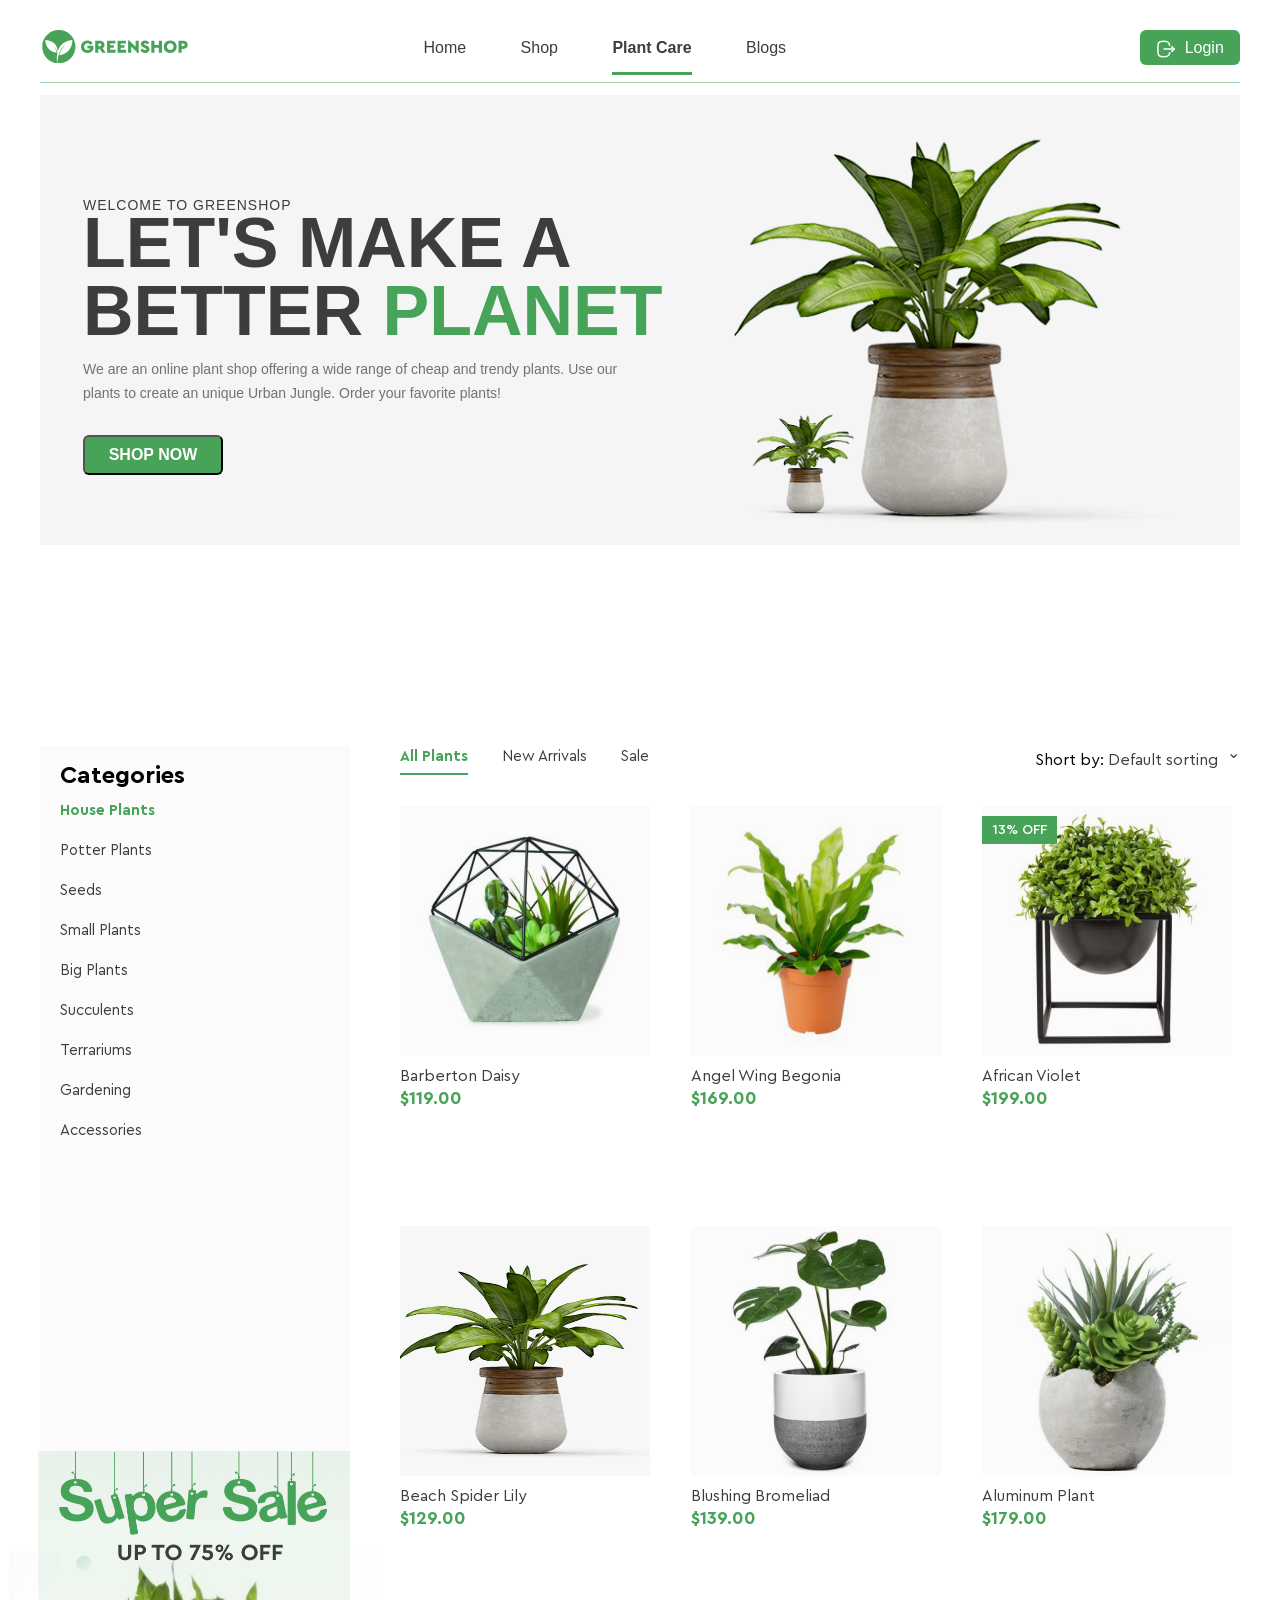
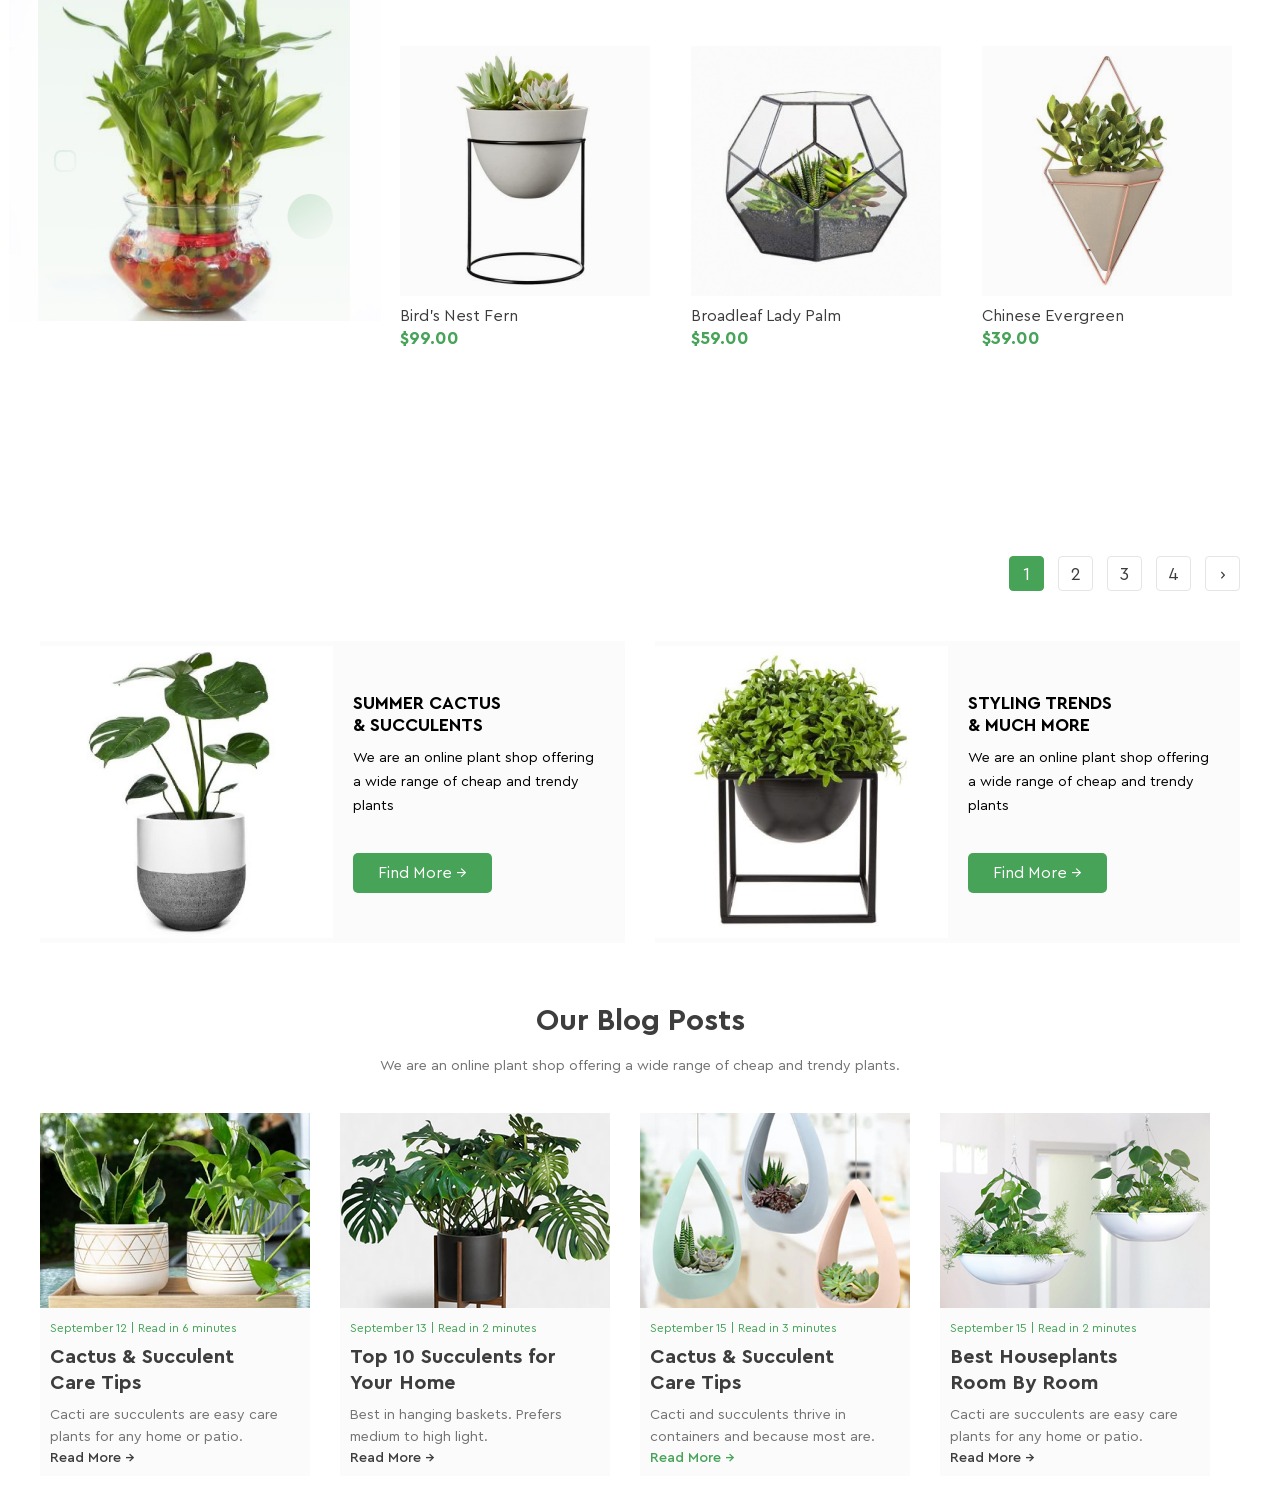
==== commit 666f59b8: "HW10.1: add dropdown menu" ====
--- a/index.html
+++ b/index.html
@@ -18,12 +18,34 @@
         </a>
 
         <nav class="menu">
-          <a href="#" class="active">Home</a>
+          <a href="#">Home</a>
           <a href="#">Shop</a>
-          <a href="#">Plant Care</a>
+
+          <span class="plant-care-dropdown">
+            <a href="#" class="active">Plant Care</a>
+
+            <div class="dropdown-menu">
+              <a href="#">Drainage</a>
+              <a href="#">Fungicides</a>
+              <a href="#">Fertilizer</a>
+
+              <div class="submenu-trigger">
+                <a href="#">Priming <span>‹</span></a>
+
+                <div class="submenu">
+                  <a href="#">Universal</a>
+                  <a href="#">For Ficus</a>
+                  <a href="#">For Cacti</a>
+                  <a href="#">For Citrus</a>
+                  <a href="#">For those in bloom</a>
+                  <a href="#">For Orchids</a>
+                </div>
+              </div>
+            </div>
+          </span>
+
           <a href="#">Blogs</a>
         </nav>
-
         <a href="login.html" class="login-button">
           <img src="images/logout.svg" alt="Login" />
           Login
--- a/css/styles.css
+++ b/css/styles.css
@@ -14,6 +14,7 @@
   border-bottom: 0.3px solid rgba(70, 163, 88, 0.5);
   margin-top: 30px;
   margin-bottom: 12px;
+  position: relative;
 }
 .site-container .logo {
   display: inline-block;
@@ -27,8 +28,22 @@
 }
 
 .site-container .login-button {
-  display: inline-block;
-  vertical-align: middle;
+  position: absolute;
+
+  top: 0;
+  right: 0;
+
+  width: 100px;
+  height: 35px;
+
+  background: #46a358;
+  border-radius: 6px;
+
+  color: #ffffff;
+  text-decoration: none;
+
+  text-align: center;
+  line-height: 35px;
 }
 .site-container .logo img {
   width: 150px;
@@ -602,3 +617,121 @@
   filter: brightness(0) saturate(100%) invert(55%) sepia(30%) saturate(1100%)
     hue-rotate(90deg) brightness(90%) contrast(90%);
 }
+
+.plant-care-dropdown {
+  position: relative;
+  display: inline-block;
+  vertical-align: middle;
+}
+
+.plant-care-dropdown > a {
+  display: inline-block;
+}
+
+.plant-care-dropdown .dropdown-menu {
+  position: absolute;
+  top: 100%;
+  left: 0;
+
+  width: 165px;
+
+  background-color: #eef7ef;
+
+  z-index: 100;
+
+  opacity: 0;
+  visibility: hidden;
+}
+
+.plant-care-dropdown:hover .dropdown-menu {
+  opacity: 1;
+  visibility: visible;
+}
+
+.plant-care-dropdown .dropdown-menu > a,
+.plant-care-dropdown .submenu-trigger > a {
+  display: block;
+
+  width: 165px;
+  height: 33px;
+
+  margin: 0;
+  padding: 0 14px;
+
+  box-sizing: border-box;
+
+  color: #3d3d3d;
+  text-decoration: none;
+
+  font-size: 16px;
+  font-weight: 400;
+  line-height: 33px;
+}
+
+.plant-care-dropdown .dropdown-menu > a:hover,
+.plant-care-dropdown .submenu-trigger:hover > a {
+  background-color: #1f7a34;
+  color: #ffffff;
+  font-weight: 700;
+}
+
+.plant-care-dropdown .submenu-trigger {
+  position: relative;
+}
+
+.plant-care-dropdown .submenu-trigger > a span {
+  position: absolute;
+  right: 14px;
+}
+
+.plant-care-dropdown .submenu {
+  position: absolute;
+  top: 0;
+  left: 165px;
+
+  width: 165px;
+
+  background-color: #eef7ef;
+
+  z-index: 101;
+
+  opacity: 0;
+  visibility: hidden;
+}
+
+.plant-care-dropdown .submenu-trigger:hover .submenu {
+  opacity: 1;
+  visibility: visible;
+}
+
+.plant-care-dropdown .submenu a {
+  display: block;
+
+  width: 165px;
+  height: 33px;
+
+  margin: 0;
+  padding: 0 14px;
+
+  box-sizing: border-box;
+
+  color: #3d3d3d;
+  text-decoration: none;
+
+  font-size: 16px;
+  font-weight: 400;
+  line-height: 33px;
+}
+
+.plant-care-dropdown .submenu a:hover {
+  background-color: #1f7a34;
+  color: #ffffff;
+  font-weight: 700;
+}
+.plant-care-dropdown {
+  vertical-align: middle;
+}
+.plant-care-dropdown > a {
+  position: relative;
+  top: 7px;
+}
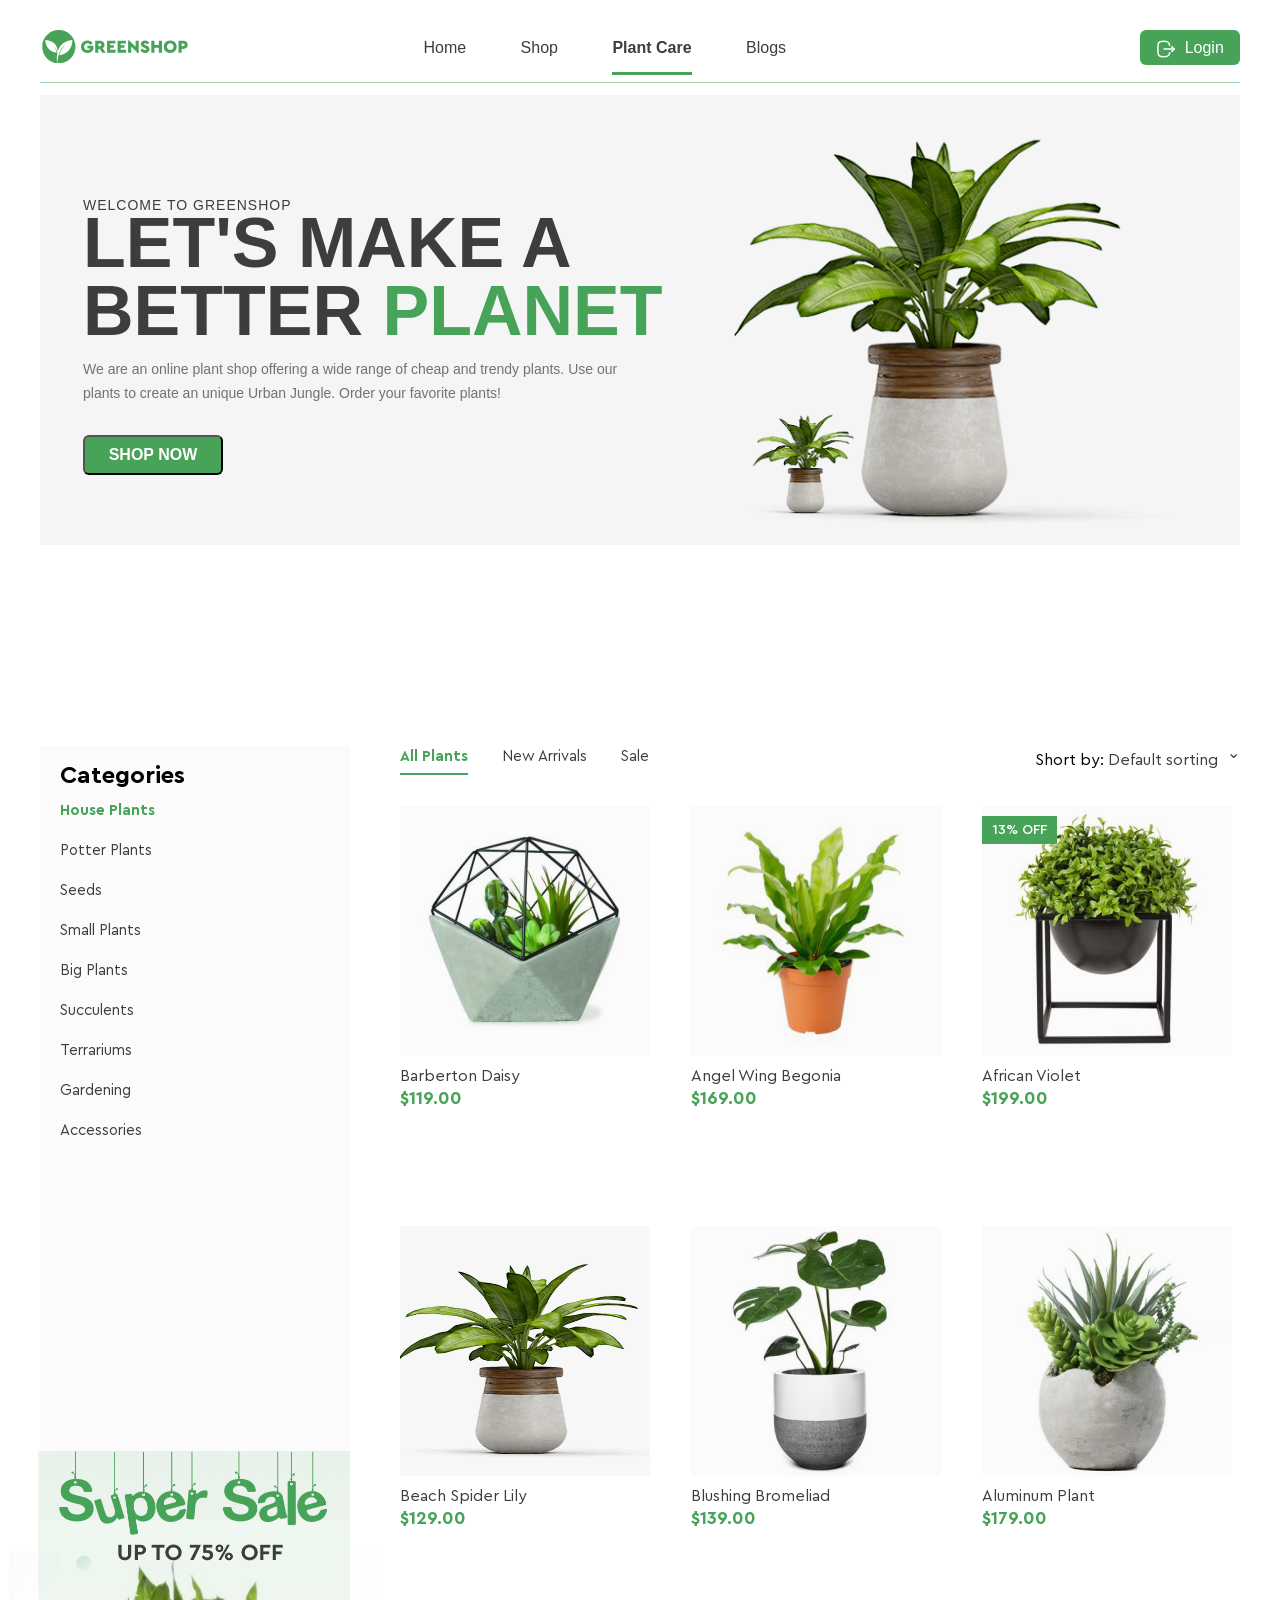
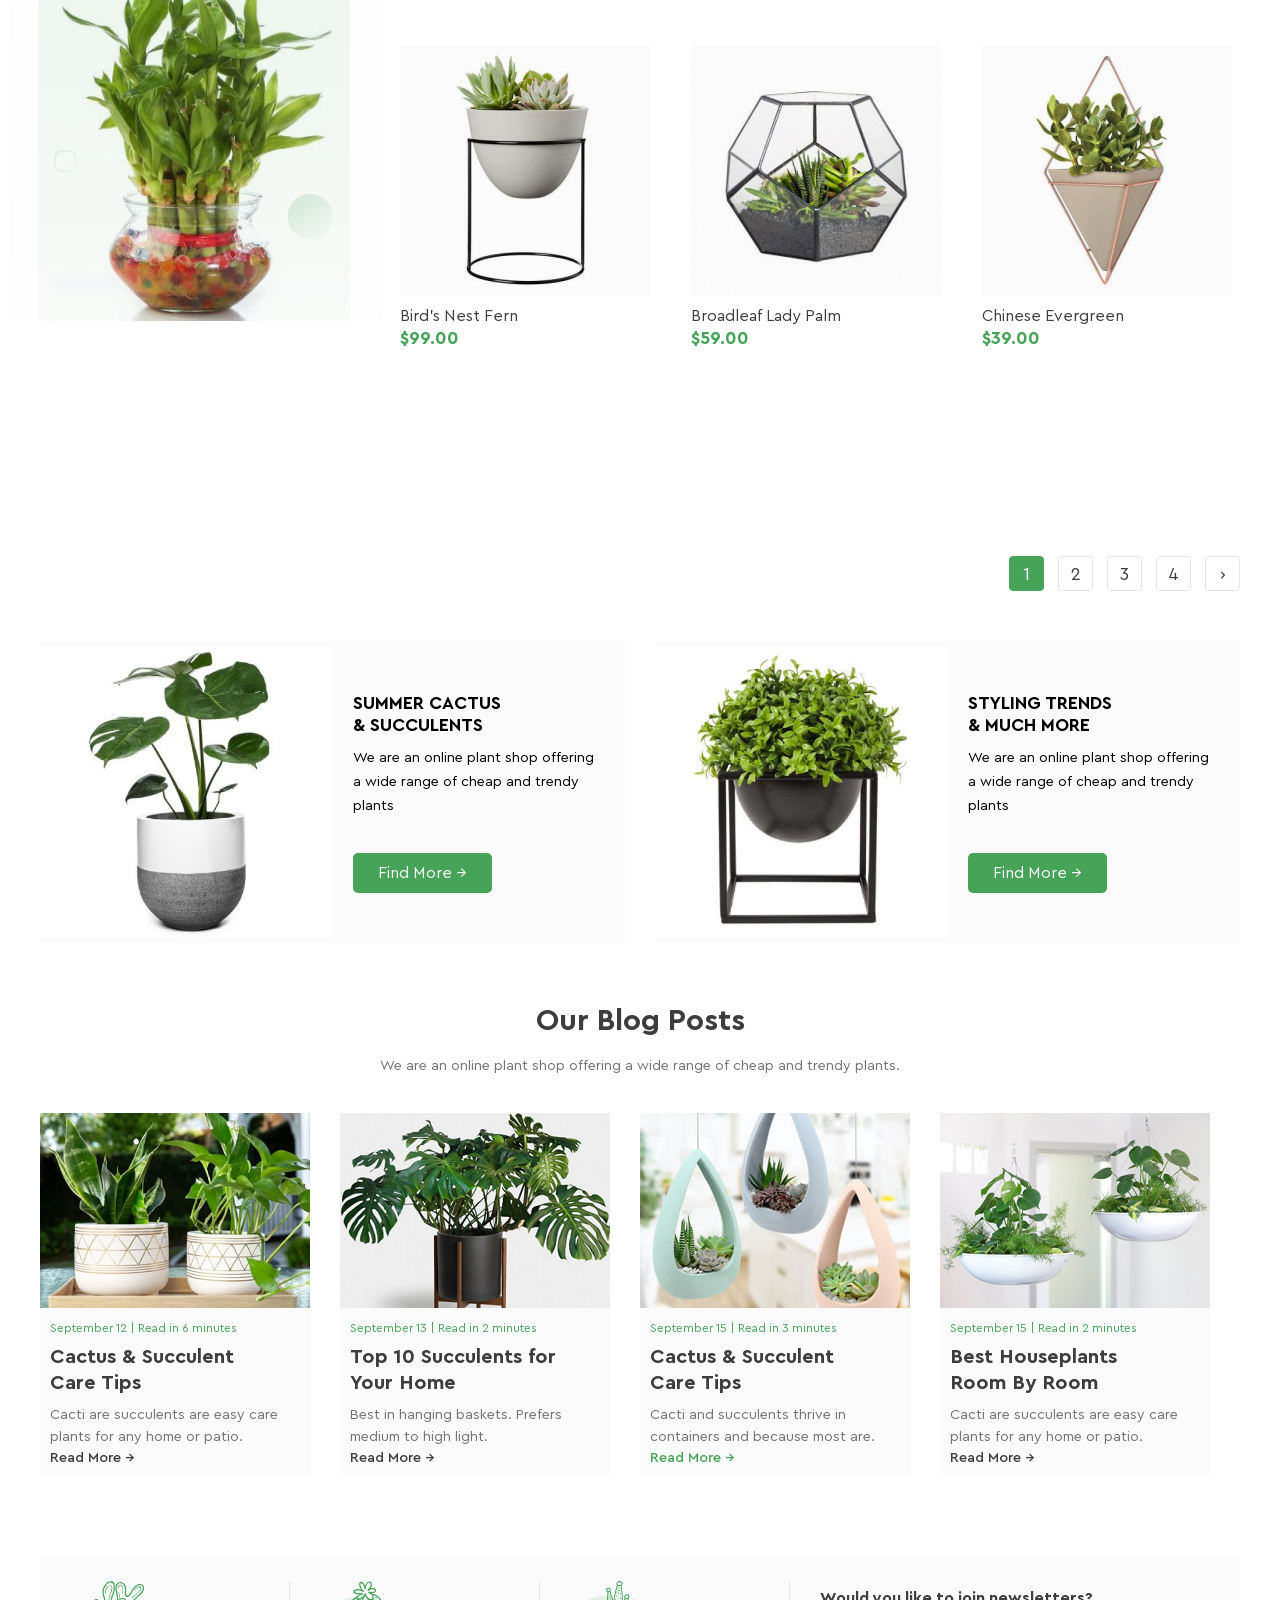
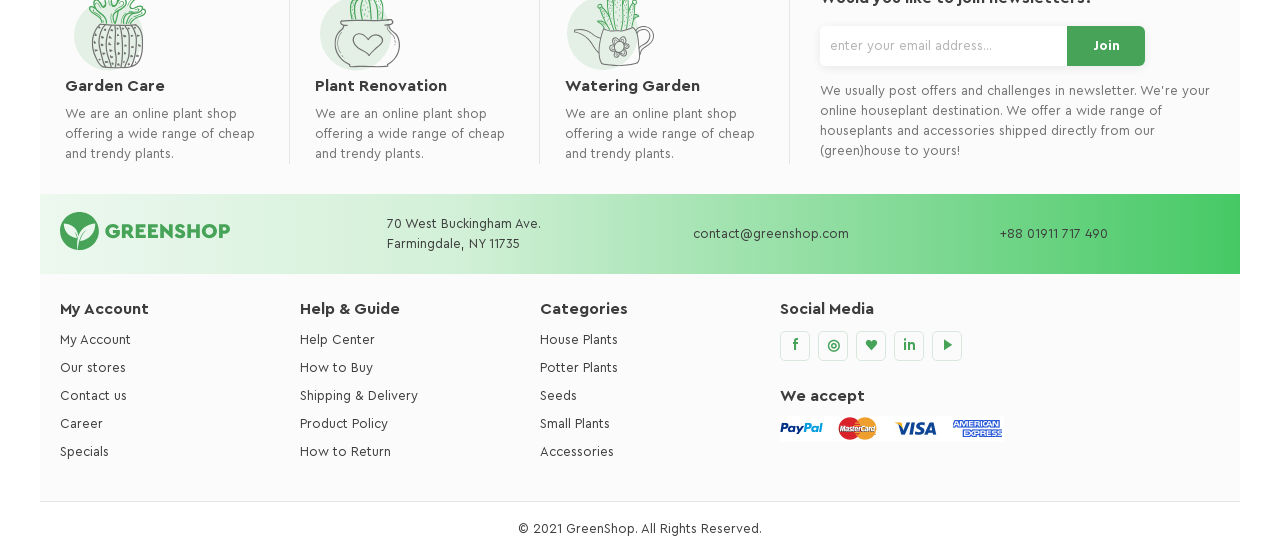
==== commit 62804e8f: "HW11.1: add footer" ====
--- a/index.html
+++ b/index.html
@@ -476,5 +476,149 @@
         </div>
       </section>
     </main>
-  </body>
+        <footer class="footer">
+
+      <!-- TOP FOOTER -->
+      <section class="footer-top">
+
+        <div class="footer-feature">
+          <div class="footer-feature-icon garden-care"></div>
+
+          <h3>Garden Care</h3>
+
+          <p>
+            We are an online plant shop offering a wide range of cheap
+            and trendy plants.
+          </p>
+        </div>
+
+        <div class="footer-feature">
+          <div class="footer-feature-icon plant-renovation"></div>
+
+          <h3>Plant Renovation</h3>
+
+          <p>
+            We are an online plant shop offering a wide range of cheap
+            and trendy plants.
+          </p>
+        </div>
+
+        <div class="footer-feature">
+          <div class="footer-feature-icon watering-garden"></div>
+
+          <h3>Watering Garden</h3>
+
+          <p>
+            We are an online plant shop offering a wide range of cheap
+            and trendy plants.
+          </p>
+        </div>
+
+        <div class="newsletter">
+          <h3>Would you like to join newsletters?</h3>
+
+          <div class="newsletter-form">
+            <input
+              type="email"
+              placeholder="enter your email address..."
+            />
+            <button type="button">Join</button>
+          </div>
+
+          <p>
+            We usually post offers and challenges in newsletter. We're
+            your online houseplant destination. We offer a wide range
+            of houseplants and accessories shipped directly from our
+            (green)house to yours!
+          </p>
+        </div>
+
+      </section>
+
+
+      <!-- CONTACT BAR -->
+      <section class="footer-contact">
+
+        <div class="footer-contact-logo">
+          <img src="images/logo.svg" alt="GreenShop Logo" />
+        </div>
+
+        <div class="contact-item">
+          <span class="contact-icon location-icon"></span>
+          <p>
+            70 West Buckingham Ave.<br />
+            Farmingdale, NY 11735
+          </p>
+        </div>
+
+        <div class="contact-item">
+          <span class="contact-icon email-icon"></span>
+          <p>contact@greenshop.com</p>
+        </div>
+
+        <div class="contact-item">
+          <span class="contact-icon phone-icon"></span>
+          <p>+88 01911 717 490</p>
+        </div>
+
+      </section>
+
+
+      <!-- FOOTER LINKS -->
+      <section class="footer-links">
+
+        <div class="footer-column">
+          <h3>My Account</h3>
+          <a href="#">My Account</a>
+          <a href="#">Our stores</a>
+          <a href="#">Contact us</a>
+          <a href="#">Career</a>
+          <a href="#">Specials</a>
+        </div>
+
+        <div class="footer-column">
+          <h3>Help &amp; Guide</h3>
+          <a href="#">Help Center</a>
+          <a href="#">How to Buy</a>
+          <a href="#">Shipping &amp; Delivery</a>
+          <a href="#">Product Policy</a>
+          <a href="#">How to Return</a>
+        </div>
+
+        <div class="footer-column">
+          <h3>Categories</h3>
+          <a href="#">House Plants</a>
+          <a href="#">Potter Plants</a>
+          <a href="#">Seeds</a>
+          <a href="#">Small Plants</a>
+          <a href="#">Accessories</a>
+        </div>
+
+        <div class="footer-column footer-social">
+          <h3>Social Media</h3>
+
+          <div class="social-icons">
+            <a href="#">f</a>
+            <a href="#">◎</a>
+            <a href="#">♥</a>
+            <a href="#">in</a>
+            <a href="#">▶</a>
+          </div>
+
+          <h3 class="payment-title">We accept</h3>
+
+          <div class="payment-icons">
+  <img src="images/payment-methods.png" alt="Payment methods">
+</div>
+        </div>
+
+      </section>
+
+
+      <!-- COPYRIGHT -->
+      <div class="copyright">
+        © 2021 GreenShop. All Rights Reserved.
+      </div>
+
+    </footer>
 </html>
--- a/css/styles.css
+++ b/css/styles.css
@@ -735,3 +735,295 @@
   position: relative;
   top: 7px;
 }
+/* ===== HW 11.1 — Footer ===== */
+
+.footer {
+  width: 1200px;
+  margin: 80px auto 0;
+  font-family: "Cera Pro", sans-serif;
+}
+
+/* ===== Footer top ===== */
+
+.footer-top {
+  min-height: 225px;
+  display: flex;
+  align-items: stretch;
+  padding: 25px 25px 30px;
+  background-color: #fbfbfb;
+}
+
+.footer-feature {
+  width: 225px;
+  padding-right: 30px;
+  margin-right: 25px;
+  border-right: 1px solid #e5e5e5;
+}
+
+.footer-feature-icon {
+  width: 90px;
+  height: 90px;
+  margin-bottom: 5px;
+
+  background-repeat: no-repeat;
+  background-position: center;
+  background-size: contain;
+}
+
+.footer-feature h3,
+.newsletter h3 {
+  margin: 0 0 8px;
+
+  color: #3d3d3d;
+  font-size: 16px;
+  font-weight: 700;
+  line-height: 20px;
+}
+
+.footer-feature p,
+.newsletter p {
+  margin: 0;
+
+  color: #727272;
+  font-size: 13px;
+  font-weight: 400;
+  line-height: 20px;
+}
+
+/* ===== Feature images ===== */
+
+.garden-care {
+  background-image: url("../images/garden-care.svg");
+}
+
+.plant-renovation {
+  background-image: url("../images/plant-renovation.svg");
+}
+
+.watering-garden {
+  background-image: url("../images/watering-garden.svg");
+}
+
+/* ===== Newsletter ===== */
+
+.newsletter {
+  flex: 1;
+  padding-left: 5px;
+}
+
+.newsletter h3 {
+  margin-top: 7px;
+  margin-bottom: 18px;
+}
+
+.newsletter-form {
+  width: 325px;
+  height: 40px;
+
+  display: flex;
+
+  margin-bottom: 15px;
+
+  background-color: #ffffff;
+  border-radius: 6px;
+  box-shadow: 0 2px 10px rgba(0, 0, 0, 0.08);
+
+  overflow: hidden;
+}
+
+.newsletter-form input {
+  flex: 1;
+
+  min-width: 0;
+  border: none;
+  outline: none;
+
+  padding: 0 10px;
+
+  font-family: "Cera Pro", sans-serif;
+  font-size: 13px;
+  color: #3d3d3d;
+}
+
+.newsletter-form input::placeholder {
+  color: #b3b3b3;
+}
+
+.newsletter-form button {
+  width: 78px;
+
+  border: none;
+
+  background-color: #46a358;
+  color: #ffffff;
+
+  font-family: "Cera Pro", sans-serif;
+  font-size: 14px;
+  font-weight: 700;
+
+  cursor: pointer;
+}
+
+/* ===== Green contact bar ===== */
+
+.footer-contact {
+  height: 80px;
+
+  display: flex;
+  align-items: center;
+  justify-content: space-between;
+
+  padding: 0 20px;
+
+  background: linear-gradient(90deg, #edf8ef 0%, #d2f0d7 35%, #46c965 100%);
+}
+
+.footer-contact-logo {
+  width: 240px;
+}
+
+.footer-contact-logo img {
+  width: 170px;
+  height: auto;
+}
+
+.contact-item {
+  display: flex;
+  align-items: center;
+
+  min-width: 250px;
+
+  color: #3d3d3d;
+}
+
+.contact-item p {
+  margin: 0;
+
+  font-size: 13px;
+  line-height: 20px;
+}
+
+.contact-icon {
+  width: 20px;
+  height: 20px;
+
+  margin-right: 10px;
+
+  background-repeat: no-repeat;
+  background-position: center;
+  background-size: contain;
+}
+
+/* ===== Footer links ===== */
+
+.footer-links {
+  display: flex;
+
+  padding: 25px 20px 30px;
+
+  background-color: #fbfbfb;
+}
+
+.footer-column {
+  width: 240px;
+
+  display: flex;
+  flex-direction: column;
+}
+
+.footer-column h3 {
+  margin: 0 0 12px;
+
+  color: #3d3d3d;
+
+  font-size: 16px;
+  font-weight: 700;
+  line-height: 20px;
+}
+
+.footer-column a {
+  margin-bottom: 10px;
+
+  color: #3d3d3d;
+
+  font-size: 13px;
+  line-height: 18px;
+
+  text-decoration: none;
+}
+
+.footer-column a:hover {
+  color: #46a358;
+}
+
+/* ===== Social media ===== */
+
+.footer-social {
+  width: 300px;
+}
+
+.social-icons {
+  display: flex;
+  gap: 8px;
+
+  margin-bottom: 25px;
+}
+
+.social-icons a {
+  width: 30px;
+  height: 30px;
+
+  display: flex;
+  align-items: center;
+  justify-content: center;
+
+  margin: 0;
+
+  border: 1px solid #d9e8dc;
+  border-radius: 5px;
+
+  color: #46a358;
+
+  font-size: 15px;
+  font-weight: 700;
+
+  text-decoration: none;
+}
+
+.payment-title {
+  margin-bottom: 10px !important;
+}
+
+.payment-icons {
+  display: flex;
+  align-items: center;
+  gap: 10px;
+}
+
+.payment-icons span {
+  color: #3157a5;
+
+  font-size: 10px;
+  font-weight: 700;
+}
+
+/* ===== Copyright ===== */
+
+.copyright {
+  height: 55px;
+
+  display: flex;
+  align-items: center;
+  justify-content: center;
+
+  border-top: 1px solid #e5e5e5;
+
+  color: #3d3d3d;
+
+  font-size: 13px;
+}
+.payment-icons img {
+  width: 224px;
+  height: 26px;
+  object-fit: contain;
+}
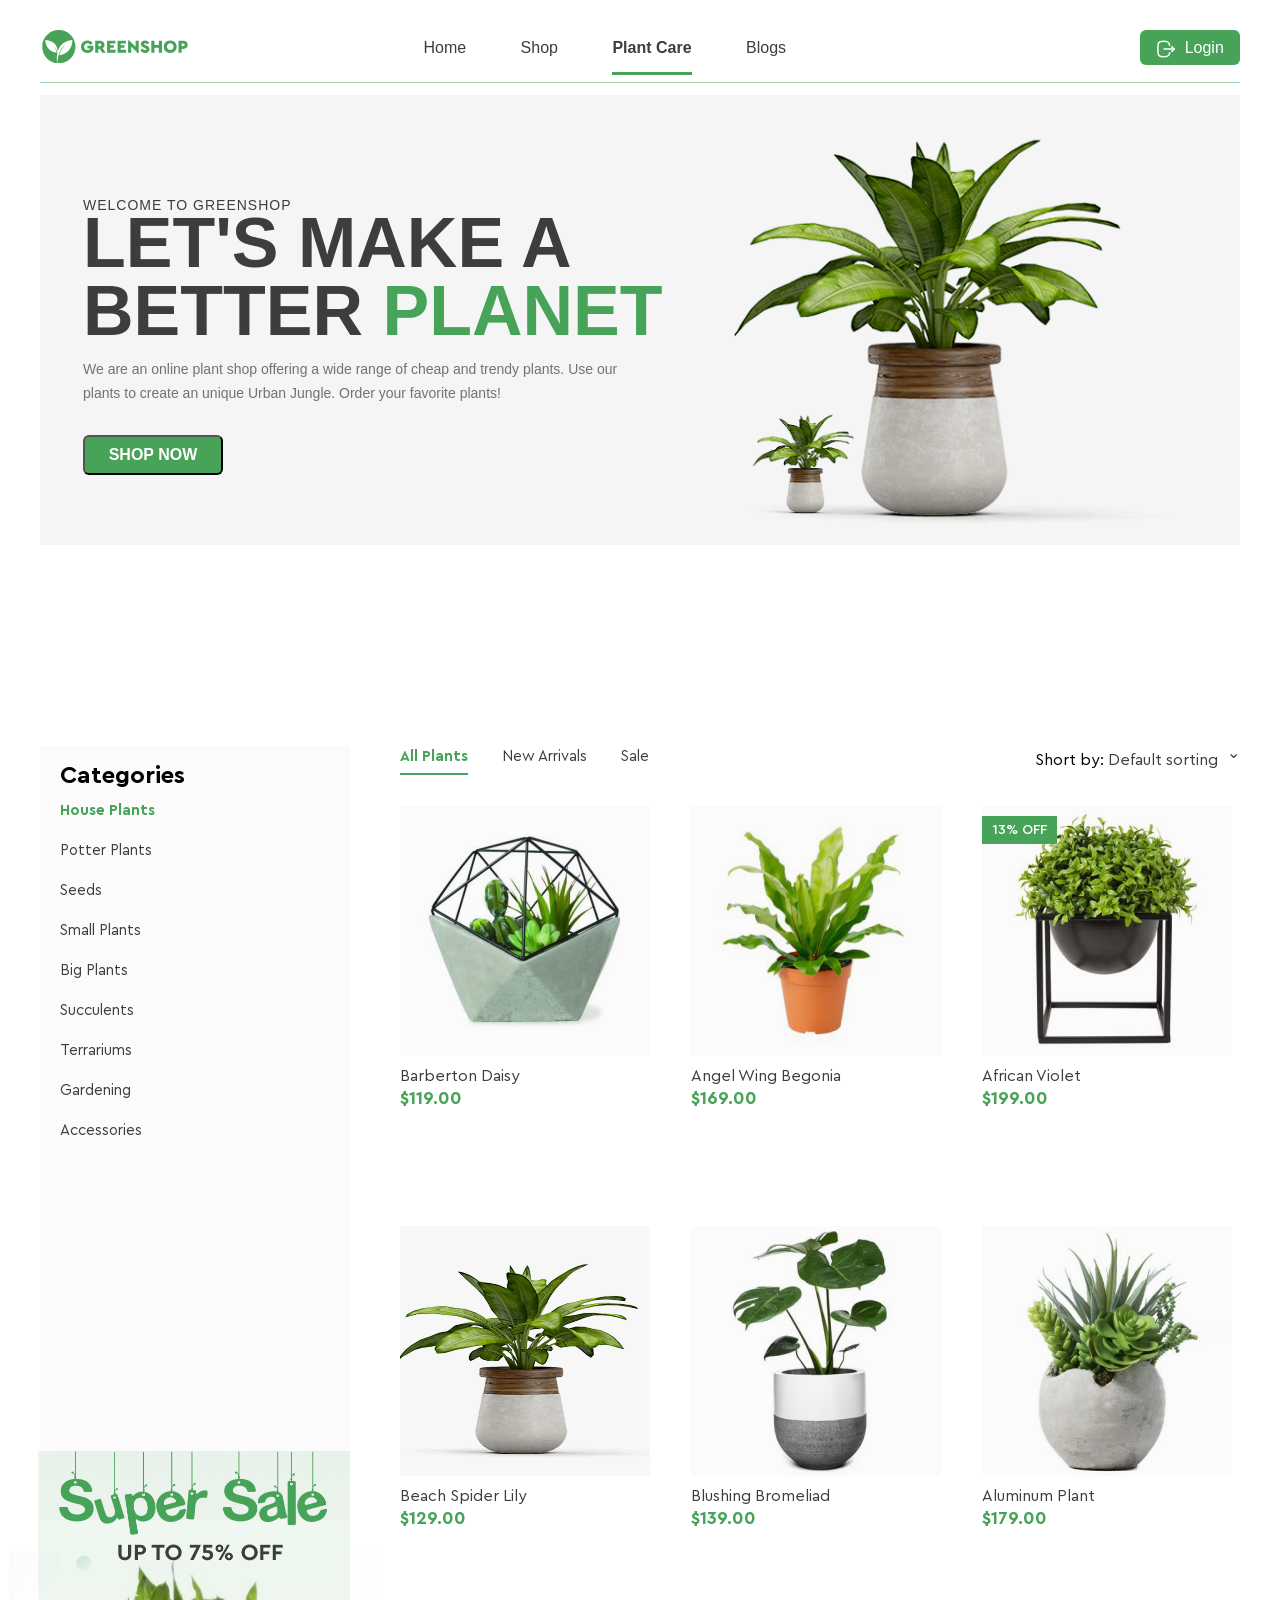
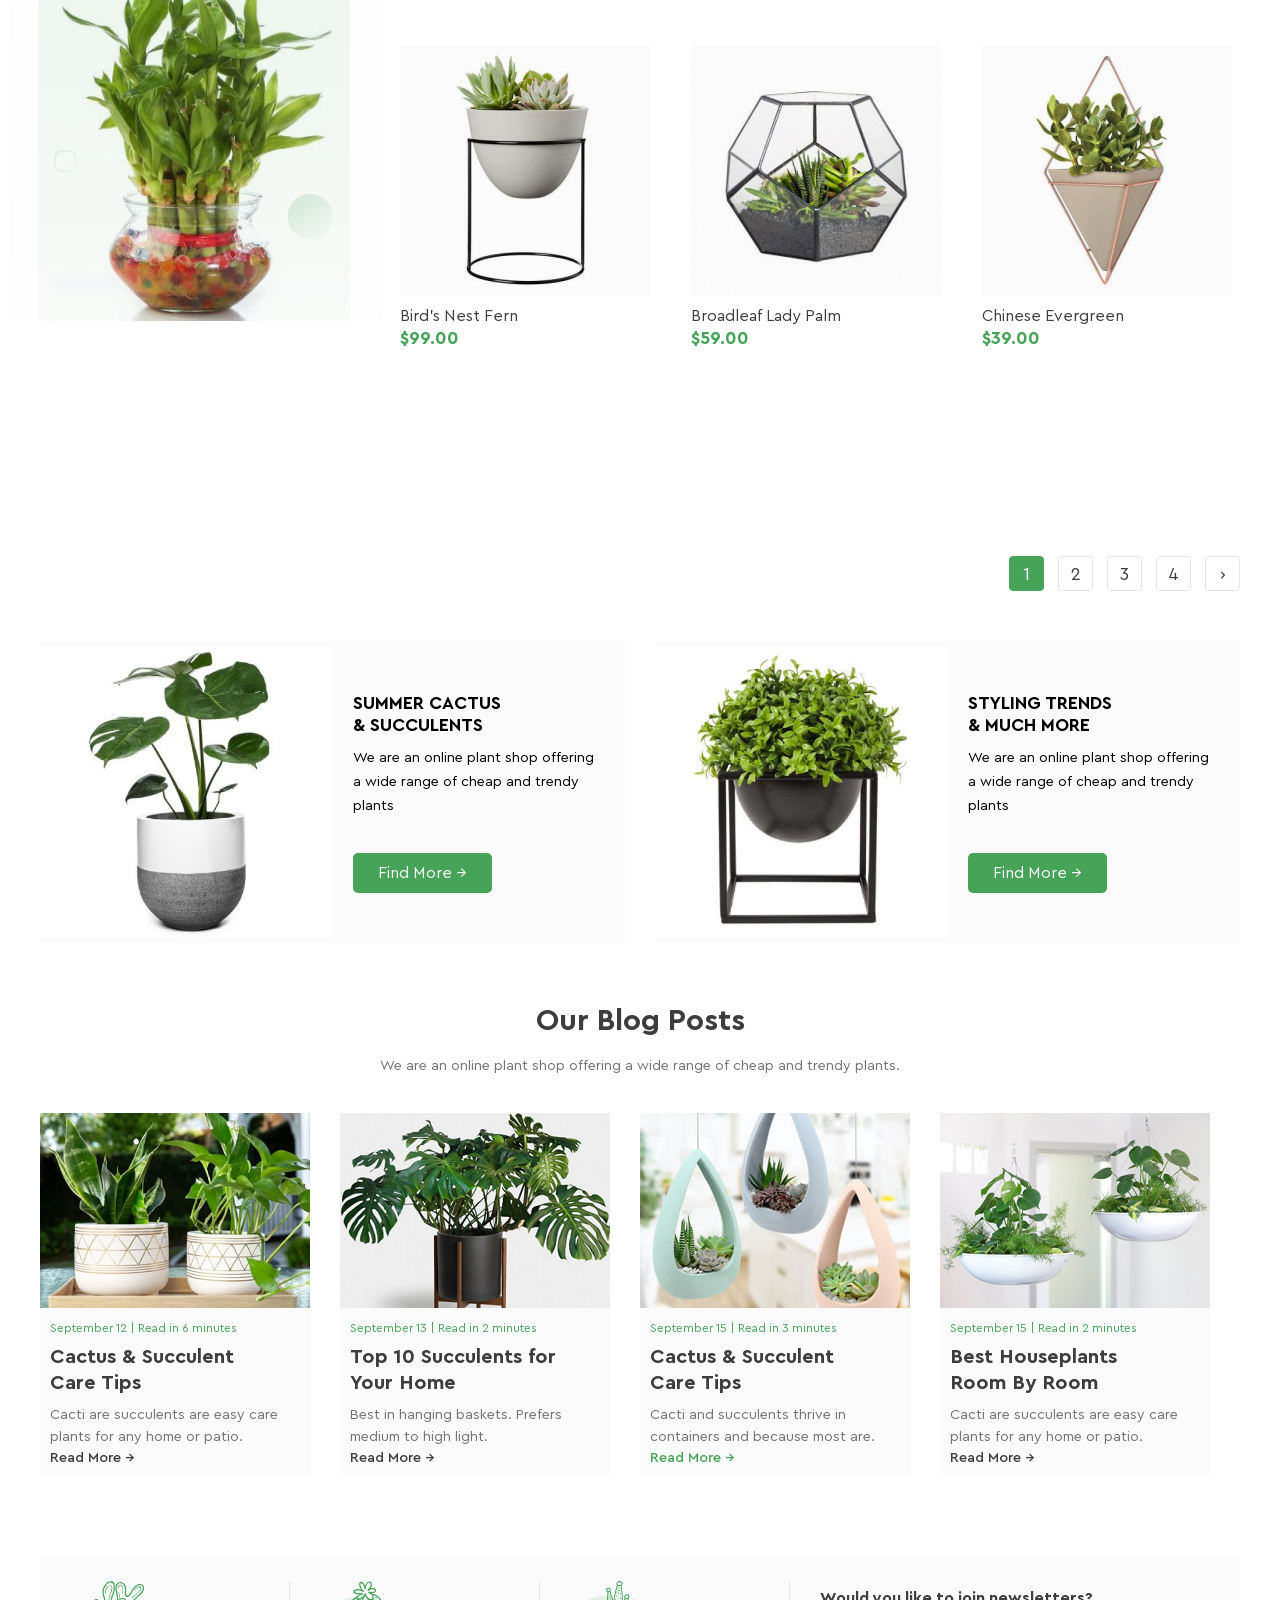
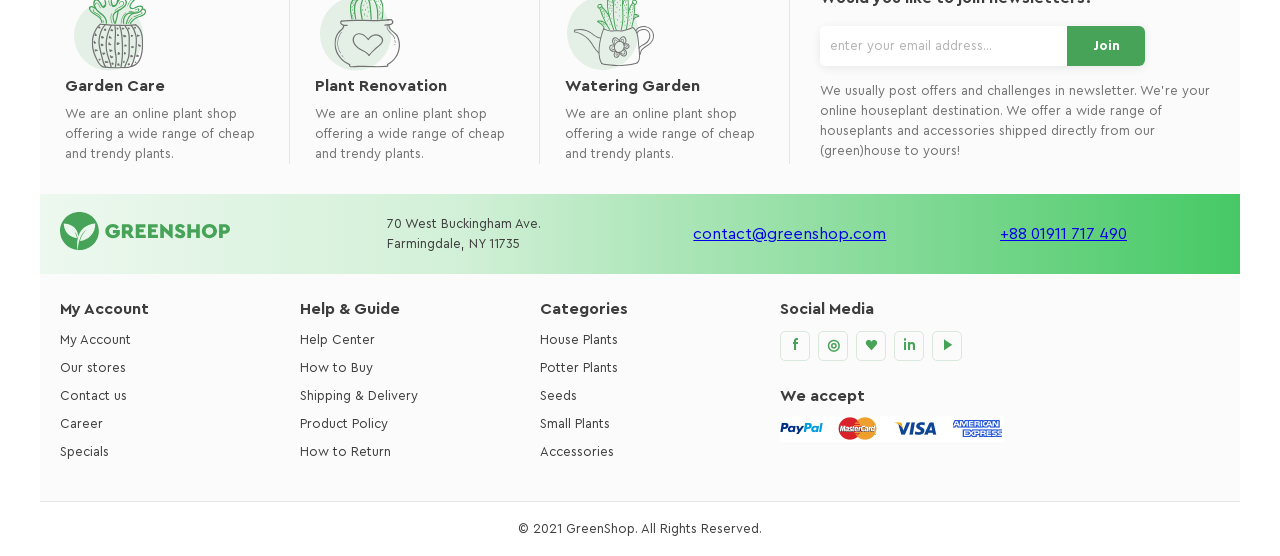
==== commit 97225fe9: "HW 12.1: fix external links" ====
--- a/index.html
+++ b/index.html
@@ -553,12 +553,12 @@
 
         <div class="contact-item">
           <span class="contact-icon email-icon"></span>
-          <p>contact@greenshop.com</p>
+          <a href="mailto:contact@greenshop.com">contact@greenshop.com</a>
         </div>
 
         <div class="contact-item">
           <span class="contact-icon phone-icon"></span>
-          <p>+88 01911 717 490</p>
+          <a href="tel:+8801911717490">+88 01911 717 490</a>
         </div>
 
       </section>
@@ -598,11 +598,11 @@
           <h3>Social Media</h3>
 
           <div class="social-icons">
-            <a href="#">f</a>
-            <a href="#">◎</a>
-            <a href="#">♥</a>
-            <a href="#">in</a>
-            <a href="#">▶</a>
+            <a href="#" target="_blank" rel="noopener noreferrer">f</a>
+    <a href="#" target="_blank" rel="noopener noreferrer">◎</a>
+    <a href="#" target="_blank" rel="noopener noreferrer">♥</a>
+    <a href="#" target="_blank" rel="noopener noreferrer">in</a>
+    <a href="#" target="_blank" rel="noopener noreferrer">▶</a>
           </div>
 
           <h3 class="payment-title">We accept</h3>
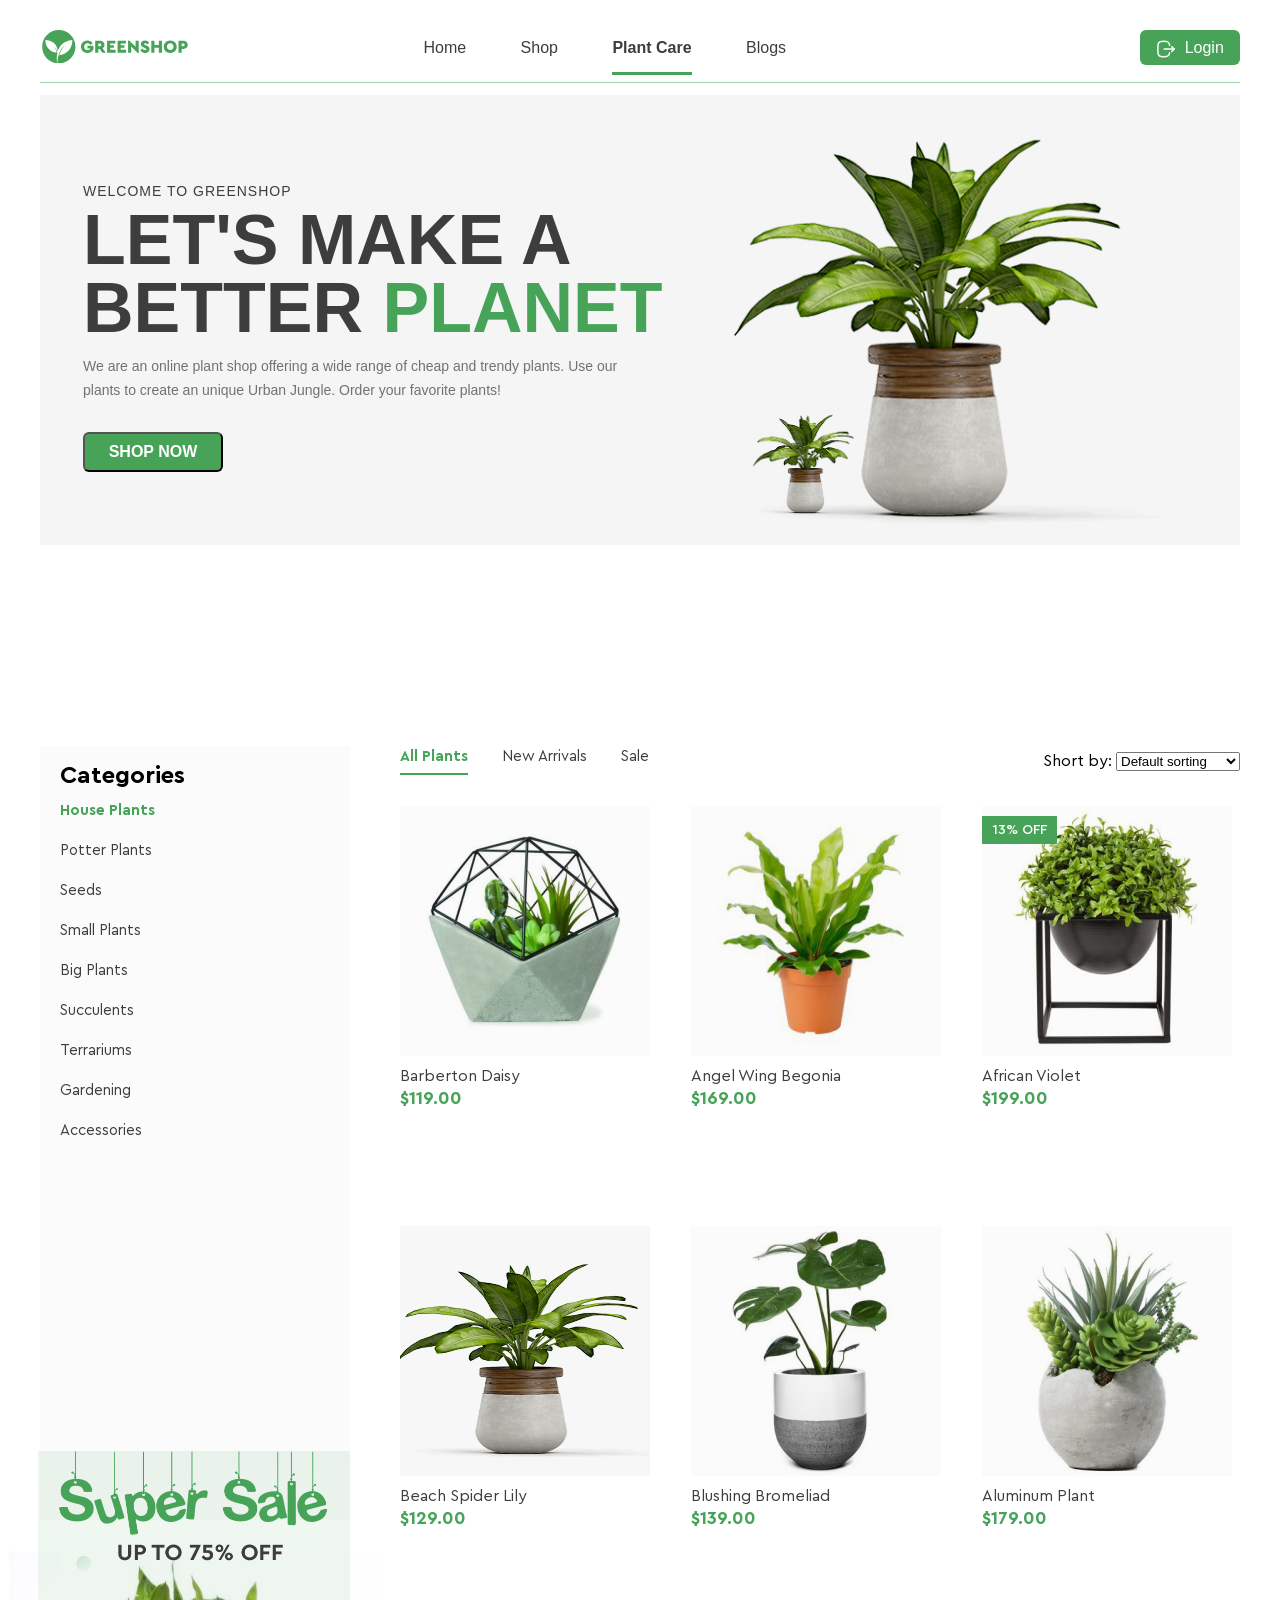
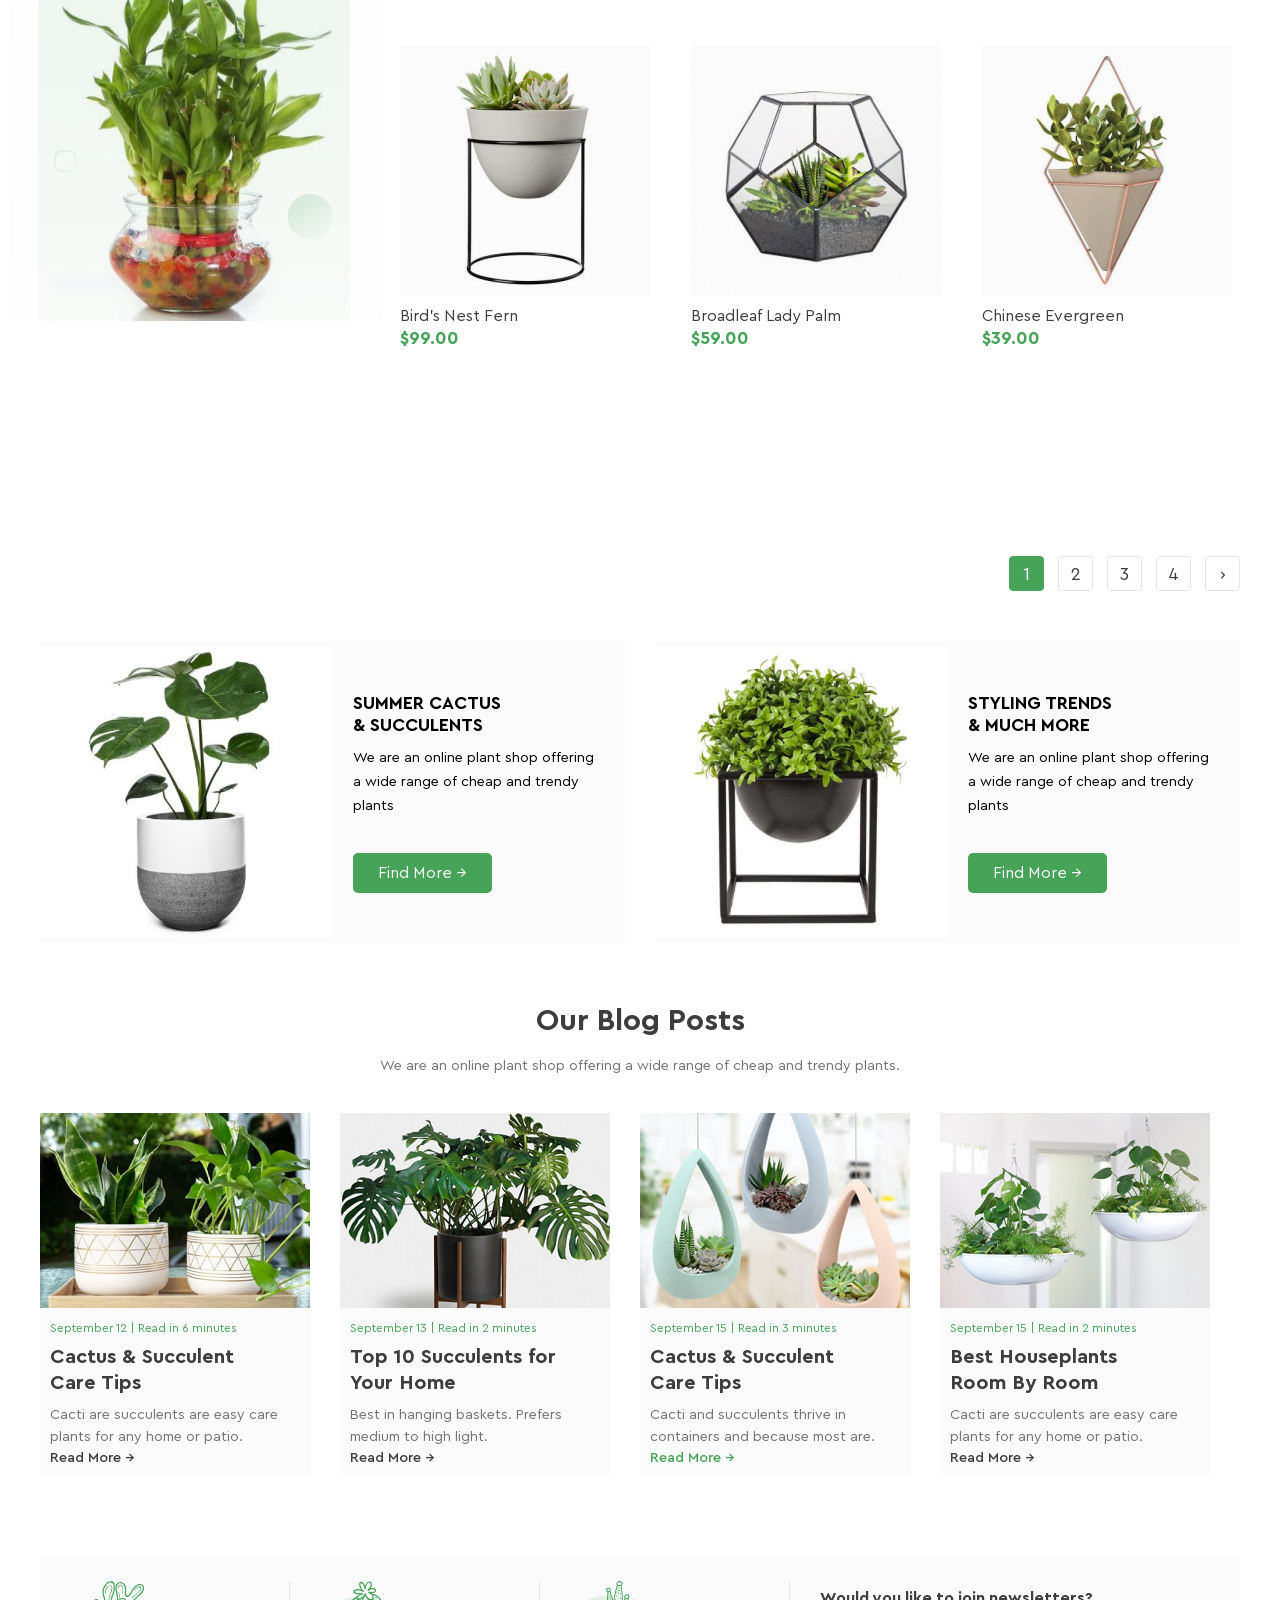
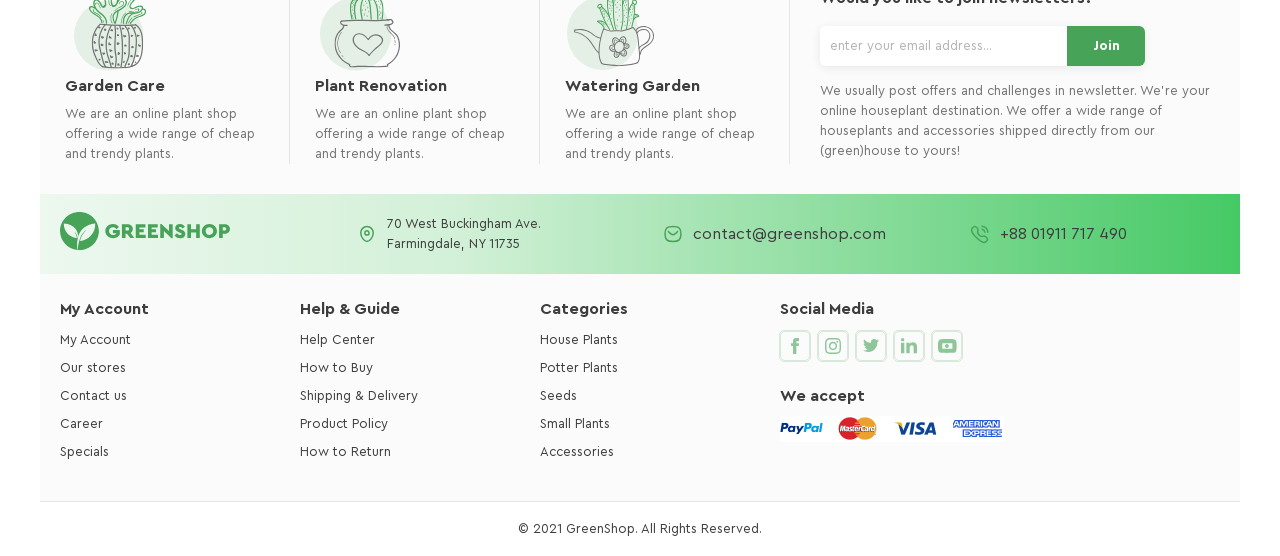
==== commit 7ed3ca06: "Fix homework 12.1" ====
--- a/index.html
+++ b/index.html
@@ -110,12 +110,15 @@
               </div>
 
               <div class="sorting">
-                <span>Short by:</span>
-                <a href="#">
-                  Default sorting
-                  <span class="sorting-icon">⌄</span>
-                </a>
-              </div>
+    <span>Short by:</span>
+
+    <select name="sorting" id="sorting">
+        <option value="default">Default sorting</option>
+        <option value="newest">Newest</option>
+        <option value="price-low">Price: low to high</option>
+        <option value="price-high">Price: high to low</option>
+    </select>
+</div>
             </div>
             <div class="products-list">
               <div class="product-card">
@@ -537,33 +540,31 @@
 
 
       <!-- CONTACT BAR -->
-      <section class="footer-contact">
-
-        <div class="footer-contact-logo">
-          <img src="images/logo.svg" alt="GreenShop Logo" />
-        </div>
-
-        <div class="contact-item">
-          <span class="contact-icon location-icon"></span>
-          <p>
-            70 West Buckingham Ave.<br />
+<section class="footer-contact">
+
+    <div class="footer-contact-logo">
+        <img src="images/logo.svg" alt="GreenShop Logo">
+    </div>
+
+    <div class="contact-item">
+        <img src="images/address.svg" alt="Address">
+        <p>
+            70 West Buckingham Ave.<br>
             Farmingdale, NY 11735
-          </p>
-        </div>
-
-        <div class="contact-item">
-          <span class="contact-icon email-icon"></span>
-          <a href="mailto:contact@greenshop.com">contact@greenshop.com</a>
-        </div>
-
-        <div class="contact-item">
-          <span class="contact-icon phone-icon"></span>
-          <a href="tel:+8801911717490">+88 01911 717 490</a>
-        </div>
-
-      </section>
-
-
+        </p>
+    </div>
+
+    <div class="contact-item">
+        <img src="images/mail.svg" alt="Email">
+        <a href="mailto:contact@greenshop.com">contact@greenshop.com</a>
+    </div>
+
+    <div class="contact-item">
+        <img src="images/phone.svg" alt="Phone">
+        <a href="tel:+8801911717490">+88 01911 717 490</a>
+    </div>
+
+</section>
       <!-- FOOTER LINKS -->
       <section class="footer-links">
 
@@ -598,12 +599,28 @@
           <h3>Social Media</h3>
 
           <div class="social-icons">
-            <a href="#" target="_blank" rel="noopener noreferrer">f</a>
-    <a href="#" target="_blank" rel="noopener noreferrer">◎</a>
-    <a href="#" target="_blank" rel="noopener noreferrer">♥</a>
-    <a href="#" target="_blank" rel="noopener noreferrer">in</a>
-    <a href="#" target="_blank" rel="noopener noreferrer">▶</a>
-          </div>
+
+    <a href="https://www.facebook.com" target="_blank" rel="noopener noreferrer">
+        <img src="images/Facebook-1.svg" alt="Facebook">
+    </a>
+
+    <a href="https://www.instagram.com" target="_blank" rel="noopener noreferrer">
+        <img src="images/Instagram.svg" alt="Instagram">
+    </a>
+
+    <a href="https://twitter.com" target="_blank" rel="noopener noreferrer">
+        <img src="images/Twitter.svg" alt="Twitter">
+    </a>
+
+    <a href="https://www.linkedin.com" target="_blank" rel="noopener noreferrer">
+        <img src="images/Linkidin.svg" alt="LinkedIn">
+    </a>
+
+    <a href="https://www.youtube.com" target="_blank" rel="noopener noreferrer">
+        <img src="images/Youtube.svg" alt="YouTube">
+    </a>
+
+</div>
 
           <h3 class="payment-title">We accept</h3>
 
--- a/css/styles.css
+++ b/css/styles.css
@@ -133,9 +133,8 @@
   font-weight: 500;
   color: #3d3d3d;
   letter-spacing: 1px;
-  margin-bottom: 30px;
-  position: relative;
-  top: 34px;
+  margin-bottom: 27px;
+  transform: translateY(20px);
 }
 
 .site-container .hero-title {
@@ -1027,3 +1026,10 @@
   height: 26px;
   object-fit: contain;
 }
+.footer-contact .contact-item a {
+  color: #3d3d3d;
+  text-decoration: none;
+}
+.contact-item {
+  gap: 10px;
+}
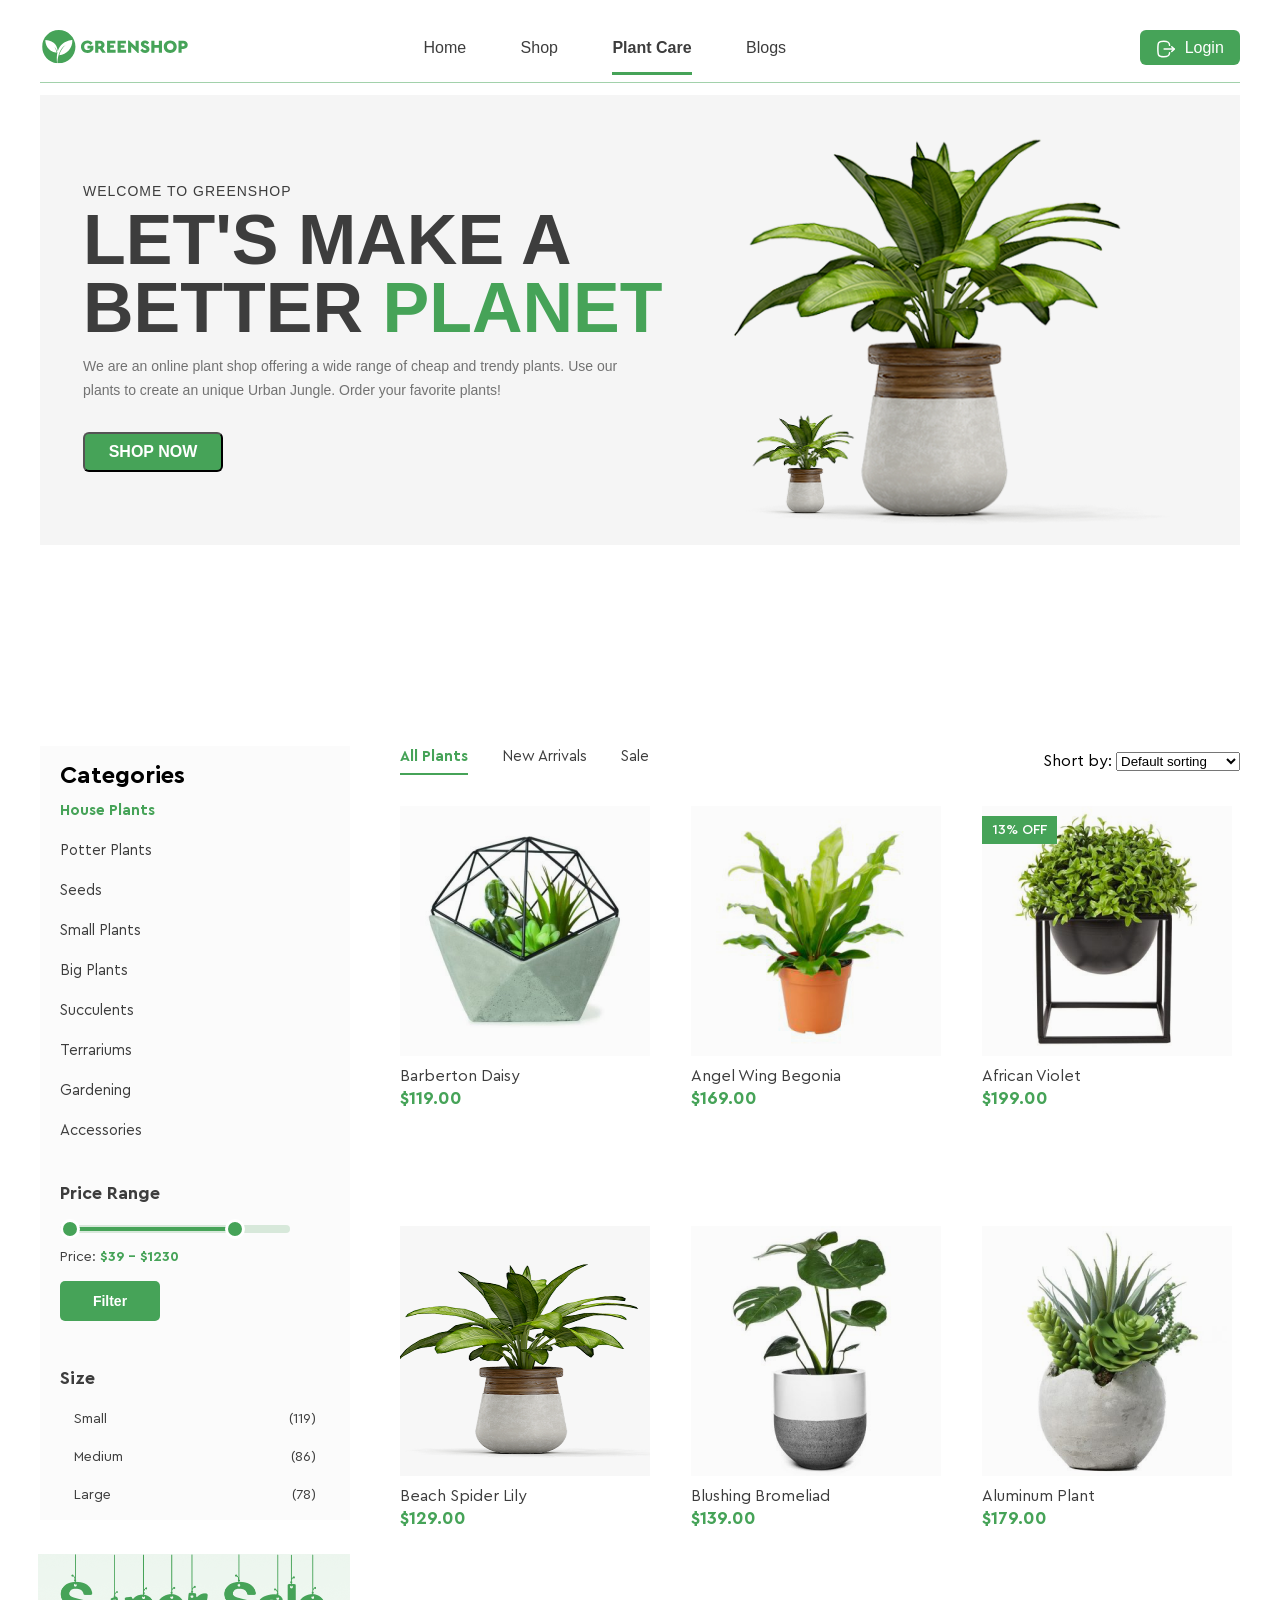
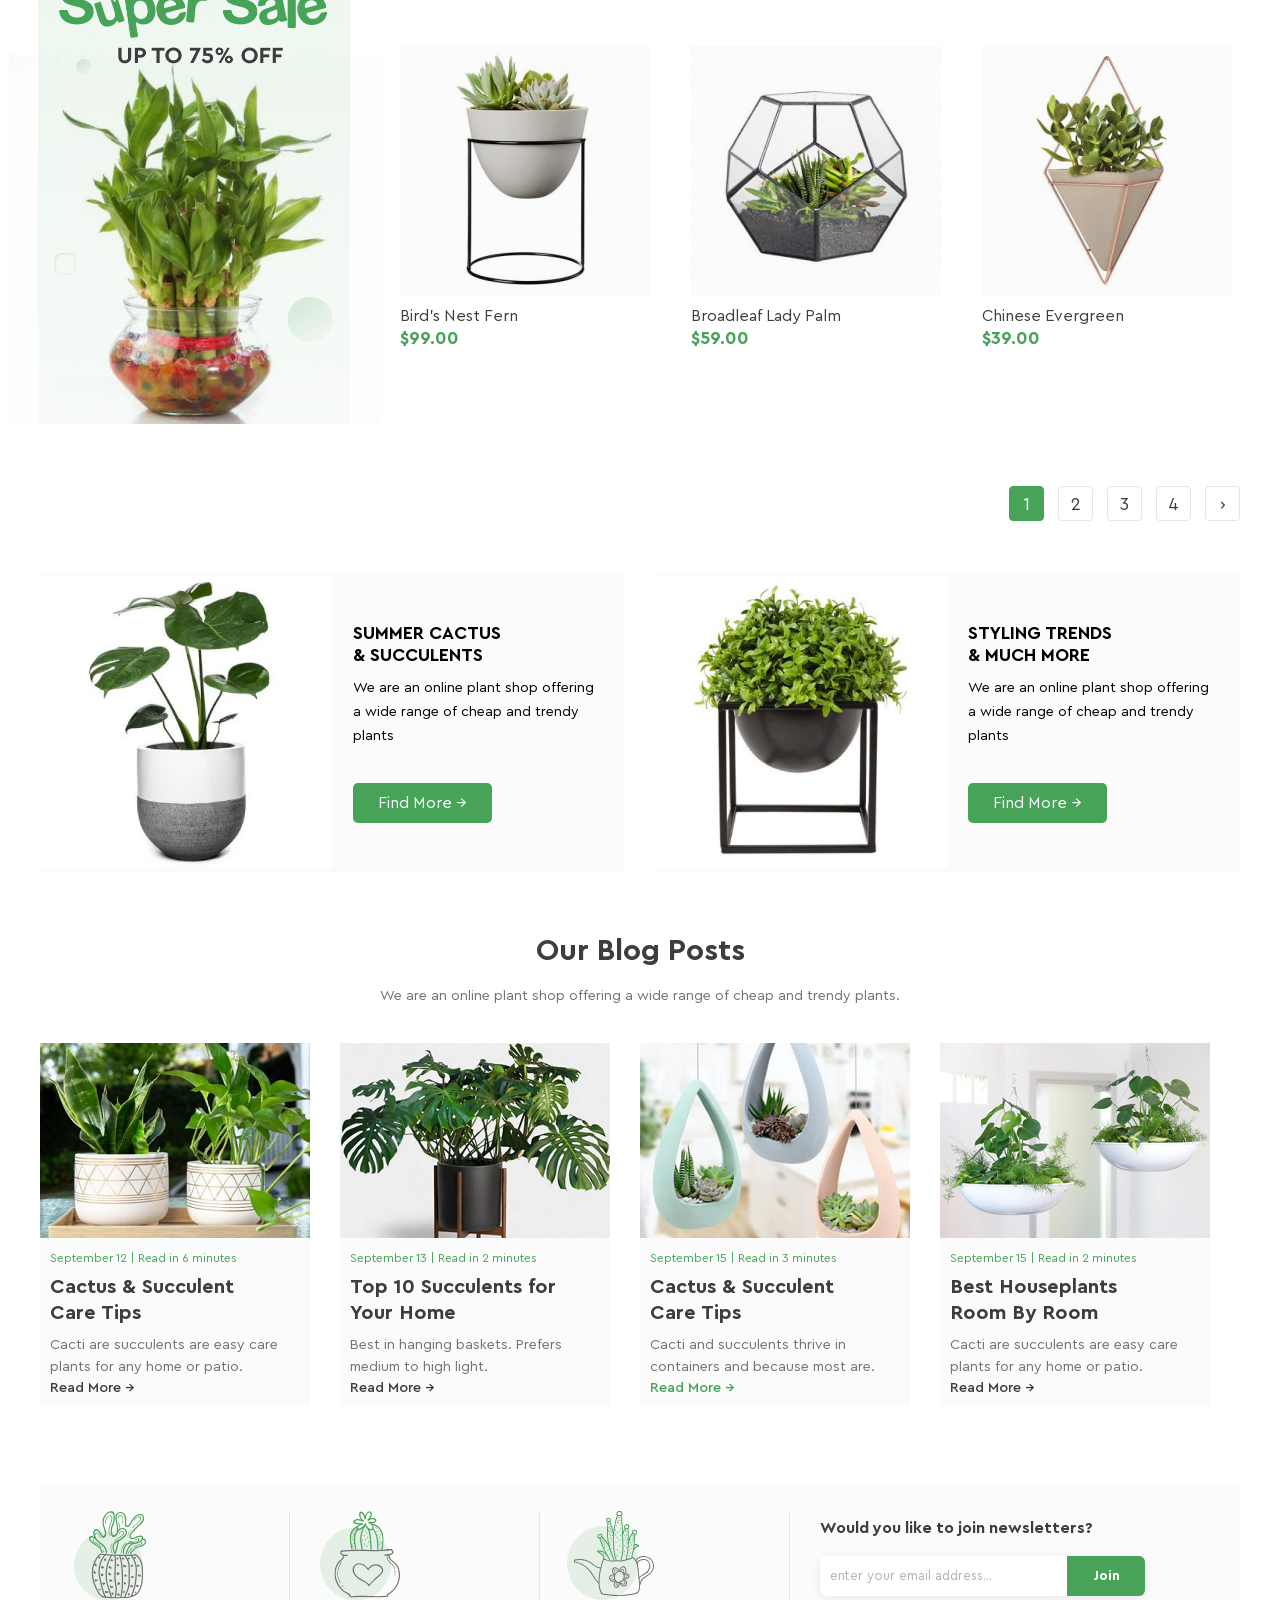
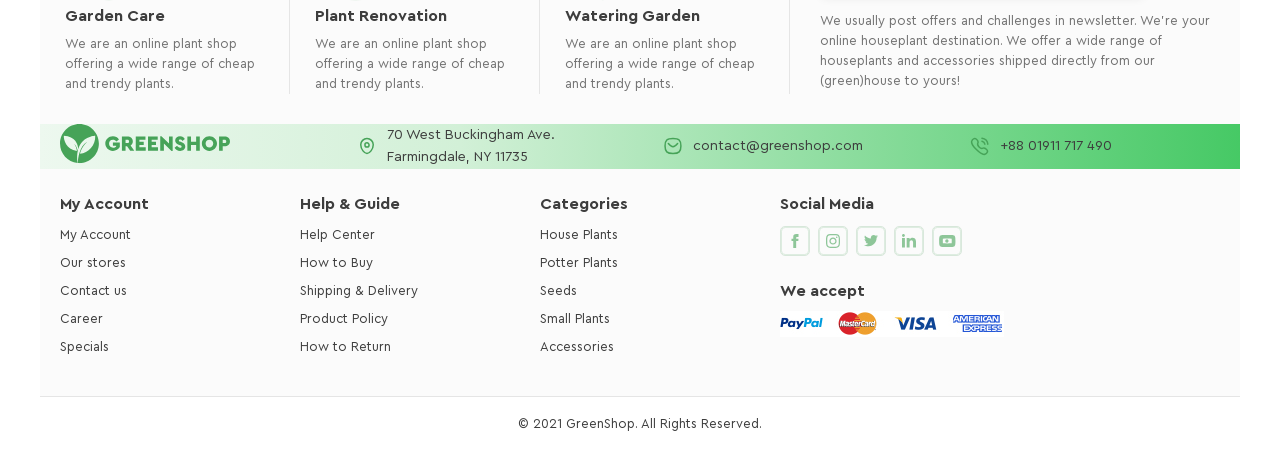
==== commit 1626bf5b: "HW 14.1" ====
--- a/index.html
+++ b/index.html
@@ -94,6 +94,38 @@
               <li>Gardening</li>
               <li>Accessories</li>
             </ul>
+            
+<div class="price-filter">
+    <h3>Price Range</h3>
+
+    <div class="range">
+        <span></span>
+        <span></span>
+    </div>
+
+    <p>Price: <strong>$39 – $1230</strong></p>
+
+    <button>Filter</button>
+</div>
+
+<div class="size-filter">
+    <h3>Size</h3>
+
+    <div class="size-item">
+        <span>Small</span>
+        <span>(119)</span>
+    </div>
+
+    <div class="size-item">
+        <span>Medium</span>
+        <span>(86)</span>
+    </div>
+
+    <div class="size-item">
+        <span>Large</span>
+        <span>(78)</span>
+    </div>
+</div>
             <img
               class="sale-banner"
               src="images/super-sale.png"
@@ -127,16 +159,38 @@
 
                   <div class="product-actions">
                     <a href="#">
-                      <img src="images/cart.svg" alt="Cart" />
-                    </a>
-
-                    <a href="#">
-                      <img src="images/heart.svg" alt="Heart" />
-                    </a>
-
-                    <a href="#">
-                      <img src="images/search.svg" alt="Search" />
-                    </a>
+    <svg width="20" height="20" viewBox="0 0 20 20" fill="none" xmlns="http://www.w3.org/2000/svg">
+        <g clip-path="url(#clip0_2_1949)">
+            <path d="M14.294 16.8745H8.24077C5.65655 16.8745 3.55412 14.7721 3.55412 12.1879V7.38405C3.55412 4.98175 2.35676 2.75813 0.351225 1.4358C-0.00894369 1.19834 -0.108379 0.713895 0.129078 0.353726C0.366535 -0.00648163 0.850939 -0.105956 1.21119 0.131579C2.35606 0.886442 3.28487 1.88204 3.94905 3.02832C4.09258 3.18911 5.24995 4.41584 7.14726 4.41584H16.142C18.596 4.36995 20.5168 6.83267 19.8752 9.20138L18.8397 13.3284C18.3159 15.4163 16.4466 16.8745 14.294 16.8745ZM4.91926 5.53677C5.04912 6.1367 5.11634 6.7553 5.11634 7.38405V12.1879C5.11634 13.9107 6.51796 15.3123 8.24077 15.3123H14.294C15.7291 15.3123 16.9752 14.3401 17.3245 12.9482L18.3599 8.82121C18.7412 7.41373 17.5997 5.95084 16.142 5.97806H7.14722C6.28913 5.97806 5.54224 5.79305 4.91926 5.53677ZM7.85021 19.0226C7.85021 18.4833 7.41307 18.0462 6.87383 18.0462C5.57828 18.0978 5.57942 19.9479 6.87383 19.999C7.41307 19.999 7.85021 19.5618 7.85021 19.0226ZM15.6222 19.0226C15.6222 18.4833 15.1851 18.0462 14.6459 18.0462C13.3503 18.0978 13.3514 19.9479 14.6459 19.999C15.1851 19.999 15.6222 19.5618 15.6222 19.0226ZM16.9231 8.32138C16.9231 7.88998 16.5734 7.54027 16.142 7.54027H7.45966C6.42329 7.58152 6.42407 9.0616 7.45966 9.10249H16.142C16.5734 9.10249 16.9231 8.75279 16.9231 8.32138Z" fill="#3D3D3D"/>
+        </g>
+        <defs>
+            <clipPath id="clip0_2_1949">
+                <rect width="20" height="20" fill="white"/>
+            </clipPath>
+        </defs>
+    </svg>
+</a>
+
+                    <a href="#">
+    <svg width="20" height="20" viewBox="0 0 20 20" fill="none" xmlns="http://www.w3.org/2000/svg">
+        <path d="M10 18.8873C9.71527 18.8873 9.44077 18.7842 9.22684 18.5968C8.41888 17.8903 7.63992 17.2264 6.95267 16.6408L6.94916 16.6377C4.93423 14.9207 3.19427 13.4378 1.98364 11.9771C0.630341 10.3441 0 8.79578 0 7.10434C0 5.46097 0.563507 3.94485 1.58661 2.83508C2.62192 1.71219 4.04251 1.09375 5.58716 1.09375C6.74164 1.09375 7.79892 1.45874 8.72955 2.1785C9.19922 2.54181 9.62494 2.98645 10 3.5051C10.3752 2.98645 10.8008 2.54181 11.2706 2.1785C12.2012 1.45874 13.2585 1.09375 14.413 1.09375C15.9575 1.09375 17.3782 1.71219 18.4135 2.83508C19.4366 3.94485 20 5.46097 20 7.10434C20 8.79578 19.3698 10.3441 18.0165 11.9769C16.8059 13.4378 15.0661 14.9205 13.0515 16.6374C12.363 17.224 11.5828 17.8889 10.773 18.5971C10.5592 18.7842 10.2846 18.8873 10 18.8873ZM5.58716 2.26532C4.37363 2.26532 3.25882 2.74963 2.44781 3.62915C1.62476 4.52194 1.17142 5.75607 1.17142 7.10434C1.17142 8.52692 1.70013 9.79919 2.88559 11.2296C4.03137 12.6122 5.73563 14.0645 7.70889 15.7462L7.71255 15.7492C8.4024 16.3371 9.18442 17.0036 9.99832 17.7153C10.8171 17.0023 11.6003 16.3347 12.2916 15.7458C14.2647 14.0642 15.9688 12.6122 17.1146 11.2296C18.2999 9.79919 18.8286 8.52692 18.8286 7.10434C18.8286 5.75607 18.3752 4.52194 17.5522 3.62915C16.7413 2.74963 15.6264 2.26532 14.413 2.26532C13.524 2.26532 12.7078 2.54791 11.9872 3.10516C11.3449 3.60199 10.8975 4.23004 10.6352 4.66949C10.5003 4.89548 10.2629 5.03036 10 5.03036C9.73709 5.03036 9.49966 4.89548 9.36478 4.66949C9.10263 4.23004 8.65524 3.60199 8.01285 3.10516C7.29218 2.54791 6.47598 2.26532 5.58716 2.26532Z"
+              fill="#3D3D3D"/>
+    </svg>
+</a>
+
+                    <a href="#">
+    <svg width="20" height="20" viewBox="0 0 20 20" fill="none" xmlns="http://www.w3.org/2000/svg">
+        <g clip-path="url(#clip0_2_1953)">
+            <path d="M14.5656 16.0023C10.5704 19.1859 4.98549 18.3049 2.02729 14.6536C-0.827886 11.1285 -0.64932 6.04314 2.44811 2.82458C5.64856 -0.50074 10.6802 -0.944658 14.3277 1.78316C15.6345 2.76027 16.6104 4.00337 17.246 5.50807C17.8853 7.02151 18.0795 8.59614 17.8578 10.2201C17.6368 11.8365 16.9918 13.2769 15.9423 14.6212C16.0272 14.6767 16.1178 14.7167 16.1827 14.7816C17.3365 15.9305 18.4859 17.0836 19.6397 18.2325C19.9132 18.5047 20.0493 18.8218 19.9682 19.204C19.8071 19.9644 18.9018 20.2579 18.3211 19.7359C18.0489 19.4918 17.7985 19.2227 17.54 18.9642C16.5923 18.0171 15.6451 17.0693 14.6973 16.1221C14.658 16.0847 14.6168 16.0497 14.5656 16.0023ZM15.9529 8.98636C15.9629 5.12659 12.8468 2.00605 8.97825 2.00043C5.12035 1.99481 2.00669 5.09037 1.98983 8.94765C1.97297 12.8168 5.08289 15.9461 8.96326 15.9642C12.8055 15.9823 15.9429 12.8499 15.9529 8.98636Z"
+                  fill="#3D3D3D"/>
+        </g>
+        <defs>
+            <clipPath id="clip0_2_1953">
+                <rect width="19.9913" height="20" fill="white"/>
+            </clipPath>
+        </defs>
+    </svg>
+</a>
                   </div>
                 </div>
                 <h3>Barberton Daisy</h3>
@@ -152,16 +206,38 @@
 
                   <div class="product-actions">
                     <a href="#">
-                      <img src="images/cart.svg" alt="Cart" />
-                    </a>
-
-                    <a href="#">
-                      <img src="images/heart.svg" alt="Heart" />
-                    </a>
-
-                    <a href="#">
-                      <img src="images/search.svg" alt="Search" />
-                    </a>
+    <svg width="20" height="20" viewBox="0 0 20 20" fill="none" xmlns="http://www.w3.org/2000/svg">
+        
+            <path d="M14.294 16.8745H8.24077C5.65655 16.8745 3.55412 14.7721 3.55412 12.1879V7.38405C3.55412 4.98175 2.35676 2.75813 0.351225 1.4358C-0.00894369 1.19834 -0.108379 0.713895 0.129078 0.353726C0.366535 -0.00648163 0.850939 -0.105956 1.21119 0.131579C2.35606 0.886442 3.28487 1.88204 3.94905 3.02832C4.09258 3.18911 5.24995 4.41584 7.14726 4.41584H16.142C18.596 4.36995 20.5168 6.83267 19.8752 9.20138L18.8397 13.3284C18.3159 15.4163 16.4466 16.8745 14.294 16.8745ZM4.91926 5.53677C5.04912 6.1367 5.11634 6.7553 5.11634 7.38405V12.1879C5.11634 13.9107 6.51796 15.3123 8.24077 15.3123H14.294C15.7291 15.3123 16.9752 14.3401 17.3245 12.9482L18.3599 8.82121C18.7412 7.41373 17.5997 5.95084 16.142 5.97806H7.14722C6.28913 5.97806 5.54224 5.79305 4.91926 5.53677ZM7.85021 19.0226C7.85021 18.4833 7.41307 18.0462 6.87383 18.0462C5.57828 18.0978 5.57942 19.9479 6.87383 19.999C7.41307 19.999 7.85021 19.5618 7.85021 19.0226ZM15.6222 19.0226C15.6222 18.4833 15.1851 18.0462 14.6459 18.0462C13.3503 18.0978 13.3514 19.9479 14.6459 19.999C15.1851 19.999 15.6222 19.5618 15.6222 19.0226ZM16.9231 8.32138C16.9231 7.88998 16.5734 7.54027 16.142 7.54027H7.45966C6.42329 7.58152 6.42407 9.0616 7.45966 9.10249H16.142C16.5734 9.10249 16.9231 8.75279 16.9231 8.32138Z" fill="#3D3D3D"/>
+        
+        <defs>
+            <clipPath id="clip0_2_1949">
+                <rect width="20" height="20" fill="white"/>
+            </clipPath>
+        </defs>
+    </svg>
+</a>
+
+                    <a href="#">
+    <svg width="20" height="20" viewBox="0 0 20 20" fill="none" xmlns="http://www.w3.org/2000/svg">
+        <path d="M10 18.8873C9.71527 18.8873 9.44077 18.7842 9.22684 18.5968C8.41888 17.8903 7.63992 17.2264 6.95267 16.6408L6.94916 16.6377C4.93423 14.9207 3.19427 13.4378 1.98364 11.9771C0.630341 10.3441 0 8.79578 0 7.10434C0 5.46097 0.563507 3.94485 1.58661 2.83508C2.62192 1.71219 4.04251 1.09375 5.58716 1.09375C6.74164 1.09375 7.79892 1.45874 8.72955 2.1785C9.19922 2.54181 9.62494 2.98645 10 3.5051C10.3752 2.98645 10.8008 2.54181 11.2706 2.1785C12.2012 1.45874 13.2585 1.09375 14.413 1.09375C15.9575 1.09375 17.3782 1.71219 18.4135 2.83508C19.4366 3.94485 20 5.46097 20 7.10434C20 8.79578 19.3698 10.3441 18.0165 11.9769C16.8059 13.4378 15.0661 14.9205 13.0515 16.6374C12.363 17.224 11.5828 17.8889 10.773 18.5971C10.5592 18.7842 10.2846 18.8873 10 18.8873ZM5.58716 2.26532C4.37363 2.26532 3.25882 2.74963 2.44781 3.62915C1.62476 4.52194 1.17142 5.75607 1.17142 7.10434C1.17142 8.52692 1.70013 9.79919 2.88559 11.2296C4.03137 12.6122 5.73563 14.0645 7.70889 15.7462L7.71255 15.7492C8.4024 16.3371 9.18442 17.0036 9.99832 17.7153C10.8171 17.0023 11.6003 16.3347 12.2916 15.7458C14.2647 14.0642 15.9688 12.6122 17.1146 11.2296C18.2999 9.79919 18.8286 8.52692 18.8286 7.10434C18.8286 5.75607 18.3752 4.52194 17.5522 3.62915C16.7413 2.74963 15.6264 2.26532 14.413 2.26532C13.524 2.26532 12.7078 2.54791 11.9872 3.10516C11.3449 3.60199 10.8975 4.23004 10.6352 4.66949C10.5003 4.89548 10.2629 5.03036 10 5.03036C9.73709 5.03036 9.49966 4.89548 9.36478 4.66949C9.10263 4.23004 8.65524 3.60199 8.01285 3.10516C7.29218 2.54791 6.47598 2.26532 5.58716 2.26532Z"
+              fill="#3D3D3D"/>
+    </svg>
+</a>
+
+                    <a href="#">
+    <svg width="20" height="20" viewBox="0 0 20 20" fill="none" xmlns="http://www.w3.org/2000/svg">
+        
+            <path d="M14.5656 16.0023C10.5704 19.1859 4.98549 18.3049 2.02729 14.6536C-0.827886 11.1285 -0.64932 6.04314 2.44811 2.82458C5.64856 -0.50074 10.6802 -0.944658 14.3277 1.78316C15.6345 2.76027 16.6104 4.00337 17.246 5.50807C17.8853 7.02151 18.0795 8.59614 17.8578 10.2201C17.6368 11.8365 16.9918 13.2769 15.9423 14.6212C16.0272 14.6767 16.1178 14.7167 16.1827 14.7816C17.3365 15.9305 18.4859 17.0836 19.6397 18.2325C19.9132 18.5047 20.0493 18.8218 19.9682 19.204C19.8071 19.9644 18.9018 20.2579 18.3211 19.7359C18.0489 19.4918 17.7985 19.2227 17.54 18.9642C16.5923 18.0171 15.6451 17.0693 14.6973 16.1221C14.658 16.0847 14.6168 16.0497 14.5656 16.0023ZM15.9529 8.98636C15.9629 5.12659 12.8468 2.00605 8.97825 2.00043C5.12035 1.99481 2.00669 5.09037 1.98983 8.94765C1.97297 12.8168 5.08289 15.9461 8.96326 15.9642C12.8055 15.9823 15.9429 12.8499 15.9529 8.98636Z"
+                  fill="#3D3D3D"/>
+        
+        <defs>
+            <clipPath id="clip0_2_1953">
+                <rect width="19.9913" height="20" fill="white"/>
+            </clipPath>
+        </defs>
+    </svg>
+</a>
                   </div>
                 </div>
                 <h3>Angel Wing Begonia</h3>
@@ -176,16 +252,38 @@
 
                   <div class="product-actions">
                     <a href="#">
-                      <img src="images/cart.svg" alt="Cart" />
-                    </a>
-
-                    <a href="#">
-                      <img src="images/heart.svg" alt="Heart" />
-                    </a>
-
-                    <a href="#">
-                      <img src="images/search.svg" alt="Search" />
-                    </a>
+    <svg width="20" height="20" viewBox="0 0 20 20" fill="none" xmlns="http://www.w3.org/2000/svg">
+        
+            <path d="M14.294 16.8745H8.24077C5.65655 16.8745 3.55412 14.7721 3.55412 12.1879V7.38405C3.55412 4.98175 2.35676 2.75813 0.351225 1.4358C-0.00894369 1.19834 -0.108379 0.713895 0.129078 0.353726C0.366535 -0.00648163 0.850939 -0.105956 1.21119 0.131579C2.35606 0.886442 3.28487 1.88204 3.94905 3.02832C4.09258 3.18911 5.24995 4.41584 7.14726 4.41584H16.142C18.596 4.36995 20.5168 6.83267 19.8752 9.20138L18.8397 13.3284C18.3159 15.4163 16.4466 16.8745 14.294 16.8745ZM4.91926 5.53677C5.04912 6.1367 5.11634 6.7553 5.11634 7.38405V12.1879C5.11634 13.9107 6.51796 15.3123 8.24077 15.3123H14.294C15.7291 15.3123 16.9752 14.3401 17.3245 12.9482L18.3599 8.82121C18.7412 7.41373 17.5997 5.95084 16.142 5.97806H7.14722C6.28913 5.97806 5.54224 5.79305 4.91926 5.53677ZM7.85021 19.0226C7.85021 18.4833 7.41307 18.0462 6.87383 18.0462C5.57828 18.0978 5.57942 19.9479 6.87383 19.999C7.41307 19.999 7.85021 19.5618 7.85021 19.0226ZM15.6222 19.0226C15.6222 18.4833 15.1851 18.0462 14.6459 18.0462C13.3503 18.0978 13.3514 19.9479 14.6459 19.999C15.1851 19.999 15.6222 19.5618 15.6222 19.0226ZM16.9231 8.32138C16.9231 7.88998 16.5734 7.54027 16.142 7.54027H7.45966C6.42329 7.58152 6.42407 9.0616 7.45966 9.10249H16.142C16.5734 9.10249 16.9231 8.75279 16.9231 8.32138Z" fill="#3D3D3D"/>
+        
+        <defs>
+            <clipPath id="clip0_2_1949">
+                <rect width="20" height="20" fill="white"/>
+            </clipPath>
+        </defs>
+    </svg>
+</a>
+
+                    <a href="#">
+    <svg width="20" height="20" viewBox="0 0 20 20" fill="none" xmlns="http://www.w3.org/2000/svg">
+        <path d="M10 18.8873C9.71527 18.8873 9.44077 18.7842 9.22684 18.5968C8.41888 17.8903 7.63992 17.2264 6.95267 16.6408L6.94916 16.6377C4.93423 14.9207 3.19427 13.4378 1.98364 11.9771C0.630341 10.3441 0 8.79578 0 7.10434C0 5.46097 0.563507 3.94485 1.58661 2.83508C2.62192 1.71219 4.04251 1.09375 5.58716 1.09375C6.74164 1.09375 7.79892 1.45874 8.72955 2.1785C9.19922 2.54181 9.62494 2.98645 10 3.5051C10.3752 2.98645 10.8008 2.54181 11.2706 2.1785C12.2012 1.45874 13.2585 1.09375 14.413 1.09375C15.9575 1.09375 17.3782 1.71219 18.4135 2.83508C19.4366 3.94485 20 5.46097 20 7.10434C20 8.79578 19.3698 10.3441 18.0165 11.9769C16.8059 13.4378 15.0661 14.9205 13.0515 16.6374C12.363 17.224 11.5828 17.8889 10.773 18.5971C10.5592 18.7842 10.2846 18.8873 10 18.8873ZM5.58716 2.26532C4.37363 2.26532 3.25882 2.74963 2.44781 3.62915C1.62476 4.52194 1.17142 5.75607 1.17142 7.10434C1.17142 8.52692 1.70013 9.79919 2.88559 11.2296C4.03137 12.6122 5.73563 14.0645 7.70889 15.7462L7.71255 15.7492C8.4024 16.3371 9.18442 17.0036 9.99832 17.7153C10.8171 17.0023 11.6003 16.3347 12.2916 15.7458C14.2647 14.0642 15.9688 12.6122 17.1146 11.2296C18.2999 9.79919 18.8286 8.52692 18.8286 7.10434C18.8286 5.75607 18.3752 4.52194 17.5522 3.62915C16.7413 2.74963 15.6264 2.26532 14.413 2.26532C13.524 2.26532 12.7078 2.54791 11.9872 3.10516C11.3449 3.60199 10.8975 4.23004 10.6352 4.66949C10.5003 4.89548 10.2629 5.03036 10 5.03036C9.73709 5.03036 9.49966 4.89548 9.36478 4.66949C9.10263 4.23004 8.65524 3.60199 8.01285 3.10516C7.29218 2.54791 6.47598 2.26532 5.58716 2.26532Z"
+              fill="#3D3D3D"/>
+    </svg>
+</a>
+
+                    <a href="#">
+    <svg width="20" height="20" viewBox="0 0 20 20" fill="none" xmlns="http://www.w3.org/2000/svg">
+        
+            <path d="M14.5656 16.0023C10.5704 19.1859 4.98549 18.3049 2.02729 14.6536C-0.827886 11.1285 -0.64932 6.04314 2.44811 2.82458C5.64856 -0.50074 10.6802 -0.944658 14.3277 1.78316C15.6345 2.76027 16.6104 4.00337 17.246 5.50807C17.8853 7.02151 18.0795 8.59614 17.8578 10.2201C17.6368 11.8365 16.9918 13.2769 15.9423 14.6212C16.0272 14.6767 16.1178 14.7167 16.1827 14.7816C17.3365 15.9305 18.4859 17.0836 19.6397 18.2325C19.9132 18.5047 20.0493 18.8218 19.9682 19.204C19.8071 19.9644 18.9018 20.2579 18.3211 19.7359C18.0489 19.4918 17.7985 19.2227 17.54 18.9642C16.5923 18.0171 15.6451 17.0693 14.6973 16.1221C14.658 16.0847 14.6168 16.0497 14.5656 16.0023ZM15.9529 8.98636C15.9629 5.12659 12.8468 2.00605 8.97825 2.00043C5.12035 1.99481 2.00669 5.09037 1.98983 8.94765C1.97297 12.8168 5.08289 15.9461 8.96326 15.9642C12.8055 15.9823 15.9429 12.8499 15.9529 8.98636Z"
+                  fill="#3D3D3D"/>
+        
+        <defs>
+            <clipPath id="clip0_2_1953">
+                <rect width="19.9913" height="20" fill="white"/>
+            </clipPath>
+        </defs>
+    </svg>
+</a>
                   </div>
                 </div>
 
@@ -202,16 +300,38 @@
 
                   <div class="product-actions">
                     <a href="#">
-                      <img src="images/cart.svg" alt="Cart" />
-                    </a>
-
-                    <a href="#">
-                      <img src="images/heart.svg" alt="Heart" />
-                    </a>
-
-                    <a href="#">
-                      <img src="images/search.svg" alt="Search" />
-                    </a>
+    <svg width="20" height="20" viewBox="0 0 20 20" fill="none" xmlns="http://www.w3.org/2000/svg">
+        
+            <path d="M14.294 16.8745H8.24077C5.65655 16.8745 3.55412 14.7721 3.55412 12.1879V7.38405C3.55412 4.98175 2.35676 2.75813 0.351225 1.4358C-0.00894369 1.19834 -0.108379 0.713895 0.129078 0.353726C0.366535 -0.00648163 0.850939 -0.105956 1.21119 0.131579C2.35606 0.886442 3.28487 1.88204 3.94905 3.02832C4.09258 3.18911 5.24995 4.41584 7.14726 4.41584H16.142C18.596 4.36995 20.5168 6.83267 19.8752 9.20138L18.8397 13.3284C18.3159 15.4163 16.4466 16.8745 14.294 16.8745ZM4.91926 5.53677C5.04912 6.1367 5.11634 6.7553 5.11634 7.38405V12.1879C5.11634 13.9107 6.51796 15.3123 8.24077 15.3123H14.294C15.7291 15.3123 16.9752 14.3401 17.3245 12.9482L18.3599 8.82121C18.7412 7.41373 17.5997 5.95084 16.142 5.97806H7.14722C6.28913 5.97806 5.54224 5.79305 4.91926 5.53677ZM7.85021 19.0226C7.85021 18.4833 7.41307 18.0462 6.87383 18.0462C5.57828 18.0978 5.57942 19.9479 6.87383 19.999C7.41307 19.999 7.85021 19.5618 7.85021 19.0226ZM15.6222 19.0226C15.6222 18.4833 15.1851 18.0462 14.6459 18.0462C13.3503 18.0978 13.3514 19.9479 14.6459 19.999C15.1851 19.999 15.6222 19.5618 15.6222 19.0226ZM16.9231 8.32138C16.9231 7.88998 16.5734 7.54027 16.142 7.54027H7.45966C6.42329 7.58152 6.42407 9.0616 7.45966 9.10249H16.142C16.5734 9.10249 16.9231 8.75279 16.9231 8.32138Z" fill="#3D3D3D"/>
+        
+        <defs>
+            <clipPath id="clip0_2_1949">
+                <rect width="20" height="20" fill="white"/>
+            </clipPath>
+        </defs>
+    </svg>
+</a>
+
+                    <a href="#">
+    <svg width="20" height="20" viewBox="0 0 20 20" fill="none" xmlns="http://www.w3.org/2000/svg">
+        <path d="M10 18.8873C9.71527 18.8873 9.44077 18.7842 9.22684 18.5968C8.41888 17.8903 7.63992 17.2264 6.95267 16.6408L6.94916 16.6377C4.93423 14.9207 3.19427 13.4378 1.98364 11.9771C0.630341 10.3441 0 8.79578 0 7.10434C0 5.46097 0.563507 3.94485 1.58661 2.83508C2.62192 1.71219 4.04251 1.09375 5.58716 1.09375C6.74164 1.09375 7.79892 1.45874 8.72955 2.1785C9.19922 2.54181 9.62494 2.98645 10 3.5051C10.3752 2.98645 10.8008 2.54181 11.2706 2.1785C12.2012 1.45874 13.2585 1.09375 14.413 1.09375C15.9575 1.09375 17.3782 1.71219 18.4135 2.83508C19.4366 3.94485 20 5.46097 20 7.10434C20 8.79578 19.3698 10.3441 18.0165 11.9769C16.8059 13.4378 15.0661 14.9205 13.0515 16.6374C12.363 17.224 11.5828 17.8889 10.773 18.5971C10.5592 18.7842 10.2846 18.8873 10 18.8873ZM5.58716 2.26532C4.37363 2.26532 3.25882 2.74963 2.44781 3.62915C1.62476 4.52194 1.17142 5.75607 1.17142 7.10434C1.17142 8.52692 1.70013 9.79919 2.88559 11.2296C4.03137 12.6122 5.73563 14.0645 7.70889 15.7462L7.71255 15.7492C8.4024 16.3371 9.18442 17.0036 9.99832 17.7153C10.8171 17.0023 11.6003 16.3347 12.2916 15.7458C14.2647 14.0642 15.9688 12.6122 17.1146 11.2296C18.2999 9.79919 18.8286 8.52692 18.8286 7.10434C18.8286 5.75607 18.3752 4.52194 17.5522 3.62915C16.7413 2.74963 15.6264 2.26532 14.413 2.26532C13.524 2.26532 12.7078 2.54791 11.9872 3.10516C11.3449 3.60199 10.8975 4.23004 10.6352 4.66949C10.5003 4.89548 10.2629 5.03036 10 5.03036C9.73709 5.03036 9.49966 4.89548 9.36478 4.66949C9.10263 4.23004 8.65524 3.60199 8.01285 3.10516C7.29218 2.54791 6.47598 2.26532 5.58716 2.26532Z"
+              fill="#3D3D3D"/>
+    </svg>
+</a>
+
+                    <a href="#">
+    <svg width="20" height="20" viewBox="0 0 20 20" fill="none" xmlns="http://www.w3.org/2000/svg">
+        
+            <path d="M14.5656 16.0023C10.5704 19.1859 4.98549 18.3049 2.02729 14.6536C-0.827886 11.1285 -0.64932 6.04314 2.44811 2.82458C5.64856 -0.50074 10.6802 -0.944658 14.3277 1.78316C15.6345 2.76027 16.6104 4.00337 17.246 5.50807C17.8853 7.02151 18.0795 8.59614 17.8578 10.2201C17.6368 11.8365 16.9918 13.2769 15.9423 14.6212C16.0272 14.6767 16.1178 14.7167 16.1827 14.7816C17.3365 15.9305 18.4859 17.0836 19.6397 18.2325C19.9132 18.5047 20.0493 18.8218 19.9682 19.204C19.8071 19.9644 18.9018 20.2579 18.3211 19.7359C18.0489 19.4918 17.7985 19.2227 17.54 18.9642C16.5923 18.0171 15.6451 17.0693 14.6973 16.1221C14.658 16.0847 14.6168 16.0497 14.5656 16.0023ZM15.9529 8.98636C15.9629 5.12659 12.8468 2.00605 8.97825 2.00043C5.12035 1.99481 2.00669 5.09037 1.98983 8.94765C1.97297 12.8168 5.08289 15.9461 8.96326 15.9642C12.8055 15.9823 15.9429 12.8499 15.9529 8.98636Z"
+                  fill="#3D3D3D"/>
+        
+        <defs>
+            <clipPath id="clip0_2_1953">
+                <rect width="19.9913" height="20" fill="white"/>
+            </clipPath>
+        </defs>
+    </svg>
+</a>
                   </div>
                 </div>
                 <h3>Beach Spider Lily</h3>
@@ -227,16 +347,38 @@
 
                   <div class="product-actions">
                     <a href="#">
-                      <img src="images/cart.svg" alt="Cart" />
-                    </a>
-
-                    <a href="#">
-                      <img src="images/heart.svg" alt="Heart" />
-                    </a>
-
-                    <a href="#">
-                      <img src="images/search.svg" alt="Search" />
-                    </a>
+    <svg width="20" height="20" viewBox="0 0 20 20" fill="none" xmlns="http://www.w3.org/2000/svg">
+        
+            <path d="M14.294 16.8745H8.24077C5.65655 16.8745 3.55412 14.7721 3.55412 12.1879V7.38405C3.55412 4.98175 2.35676 2.75813 0.351225 1.4358C-0.00894369 1.19834 -0.108379 0.713895 0.129078 0.353726C0.366535 -0.00648163 0.850939 -0.105956 1.21119 0.131579C2.35606 0.886442 3.28487 1.88204 3.94905 3.02832C4.09258 3.18911 5.24995 4.41584 7.14726 4.41584H16.142C18.596 4.36995 20.5168 6.83267 19.8752 9.20138L18.8397 13.3284C18.3159 15.4163 16.4466 16.8745 14.294 16.8745ZM4.91926 5.53677C5.04912 6.1367 5.11634 6.7553 5.11634 7.38405V12.1879C5.11634 13.9107 6.51796 15.3123 8.24077 15.3123H14.294C15.7291 15.3123 16.9752 14.3401 17.3245 12.9482L18.3599 8.82121C18.7412 7.41373 17.5997 5.95084 16.142 5.97806H7.14722C6.28913 5.97806 5.54224 5.79305 4.91926 5.53677ZM7.85021 19.0226C7.85021 18.4833 7.41307 18.0462 6.87383 18.0462C5.57828 18.0978 5.57942 19.9479 6.87383 19.999C7.41307 19.999 7.85021 19.5618 7.85021 19.0226ZM15.6222 19.0226C15.6222 18.4833 15.1851 18.0462 14.6459 18.0462C13.3503 18.0978 13.3514 19.9479 14.6459 19.999C15.1851 19.999 15.6222 19.5618 15.6222 19.0226ZM16.9231 8.32138C16.9231 7.88998 16.5734 7.54027 16.142 7.54027H7.45966C6.42329 7.58152 6.42407 9.0616 7.45966 9.10249H16.142C16.5734 9.10249 16.9231 8.75279 16.9231 8.32138Z" fill="#3D3D3D"/>
+        
+        <defs>
+            <clipPath id="clip0_2_1949">
+                <rect width="20" height="20" fill="white"/>
+            </clipPath>
+        </defs>
+    </svg>
+</a>
+
+                    <a href="#">
+    <svg width="20" height="20" viewBox="0 0 20 20" fill="none" xmlns="http://www.w3.org/2000/svg">
+        <path d="M10 18.8873C9.71527 18.8873 9.44077 18.7842 9.22684 18.5968C8.41888 17.8903 7.63992 17.2264 6.95267 16.6408L6.94916 16.6377C4.93423 14.9207 3.19427 13.4378 1.98364 11.9771C0.630341 10.3441 0 8.79578 0 7.10434C0 5.46097 0.563507 3.94485 1.58661 2.83508C2.62192 1.71219 4.04251 1.09375 5.58716 1.09375C6.74164 1.09375 7.79892 1.45874 8.72955 2.1785C9.19922 2.54181 9.62494 2.98645 10 3.5051C10.3752 2.98645 10.8008 2.54181 11.2706 2.1785C12.2012 1.45874 13.2585 1.09375 14.413 1.09375C15.9575 1.09375 17.3782 1.71219 18.4135 2.83508C19.4366 3.94485 20 5.46097 20 7.10434C20 8.79578 19.3698 10.3441 18.0165 11.9769C16.8059 13.4378 15.0661 14.9205 13.0515 16.6374C12.363 17.224 11.5828 17.8889 10.773 18.5971C10.5592 18.7842 10.2846 18.8873 10 18.8873ZM5.58716 2.26532C4.37363 2.26532 3.25882 2.74963 2.44781 3.62915C1.62476 4.52194 1.17142 5.75607 1.17142 7.10434C1.17142 8.52692 1.70013 9.79919 2.88559 11.2296C4.03137 12.6122 5.73563 14.0645 7.70889 15.7462L7.71255 15.7492C8.4024 16.3371 9.18442 17.0036 9.99832 17.7153C10.8171 17.0023 11.6003 16.3347 12.2916 15.7458C14.2647 14.0642 15.9688 12.6122 17.1146 11.2296C18.2999 9.79919 18.8286 8.52692 18.8286 7.10434C18.8286 5.75607 18.3752 4.52194 17.5522 3.62915C16.7413 2.74963 15.6264 2.26532 14.413 2.26532C13.524 2.26532 12.7078 2.54791 11.9872 3.10516C11.3449 3.60199 10.8975 4.23004 10.6352 4.66949C10.5003 4.89548 10.2629 5.03036 10 5.03036C9.73709 5.03036 9.49966 4.89548 9.36478 4.66949C9.10263 4.23004 8.65524 3.60199 8.01285 3.10516C7.29218 2.54791 6.47598 2.26532 5.58716 2.26532Z"
+              fill="#3D3D3D"/>
+    </svg>
+</a>
+
+                    <a href="#">
+    <svg width="20" height="20" viewBox="0 0 20 20" fill="none" xmlns="http://www.w3.org/2000/svg">
+        
+            <path d="M14.5656 16.0023C10.5704 19.1859 4.98549 18.3049 2.02729 14.6536C-0.827886 11.1285 -0.64932 6.04314 2.44811 2.82458C5.64856 -0.50074 10.6802 -0.944658 14.3277 1.78316C15.6345 2.76027 16.6104 4.00337 17.246 5.50807C17.8853 7.02151 18.0795 8.59614 17.8578 10.2201C17.6368 11.8365 16.9918 13.2769 15.9423 14.6212C16.0272 14.6767 16.1178 14.7167 16.1827 14.7816C17.3365 15.9305 18.4859 17.0836 19.6397 18.2325C19.9132 18.5047 20.0493 18.8218 19.9682 19.204C19.8071 19.9644 18.9018 20.2579 18.3211 19.7359C18.0489 19.4918 17.7985 19.2227 17.54 18.9642C16.5923 18.0171 15.6451 17.0693 14.6973 16.1221C14.658 16.0847 14.6168 16.0497 14.5656 16.0023ZM15.9529 8.98636C15.9629 5.12659 12.8468 2.00605 8.97825 2.00043C5.12035 1.99481 2.00669 5.09037 1.98983 8.94765C1.97297 12.8168 5.08289 15.9461 8.96326 15.9642C12.8055 15.9823 15.9429 12.8499 15.9529 8.98636Z"
+                  fill="#3D3D3D"/>
+        
+        <defs>
+            <clipPath id="clip0_2_1953">
+                <rect width="19.9913" height="20" fill="white"/>
+            </clipPath>
+        </defs>
+    </svg>
+</a>
                   </div>
                 </div>
                 <h3>Blushing Bromeliad</h3>
@@ -249,16 +391,38 @@
 
                   <div class="product-actions">
                     <a href="#">
-                      <img src="images/cart.svg" alt="Cart" />
-                    </a>
-
-                    <a href="#">
-                      <img src="images/heart.svg" alt="Heart" />
-                    </a>
-
-                    <a href="#">
-                      <img src="images/search.svg" alt="Search" />
-                    </a>
+    <svg width="20" height="20" viewBox="0 0 20 20" fill="none" xmlns="http://www.w3.org/2000/svg">
+        
+            <path d="M14.294 16.8745H8.24077C5.65655 16.8745 3.55412 14.7721 3.55412 12.1879V7.38405C3.55412 4.98175 2.35676 2.75813 0.351225 1.4358C-0.00894369 1.19834 -0.108379 0.713895 0.129078 0.353726C0.366535 -0.00648163 0.850939 -0.105956 1.21119 0.131579C2.35606 0.886442 3.28487 1.88204 3.94905 3.02832C4.09258 3.18911 5.24995 4.41584 7.14726 4.41584H16.142C18.596 4.36995 20.5168 6.83267 19.8752 9.20138L18.8397 13.3284C18.3159 15.4163 16.4466 16.8745 14.294 16.8745ZM4.91926 5.53677C5.04912 6.1367 5.11634 6.7553 5.11634 7.38405V12.1879C5.11634 13.9107 6.51796 15.3123 8.24077 15.3123H14.294C15.7291 15.3123 16.9752 14.3401 17.3245 12.9482L18.3599 8.82121C18.7412 7.41373 17.5997 5.95084 16.142 5.97806H7.14722C6.28913 5.97806 5.54224 5.79305 4.91926 5.53677ZM7.85021 19.0226C7.85021 18.4833 7.41307 18.0462 6.87383 18.0462C5.57828 18.0978 5.57942 19.9479 6.87383 19.999C7.41307 19.999 7.85021 19.5618 7.85021 19.0226ZM15.6222 19.0226C15.6222 18.4833 15.1851 18.0462 14.6459 18.0462C13.3503 18.0978 13.3514 19.9479 14.6459 19.999C15.1851 19.999 15.6222 19.5618 15.6222 19.0226ZM16.9231 8.32138C16.9231 7.88998 16.5734 7.54027 16.142 7.54027H7.45966C6.42329 7.58152 6.42407 9.0616 7.45966 9.10249H16.142C16.5734 9.10249 16.9231 8.75279 16.9231 8.32138Z" fill="#3D3D3D"/>
+        
+        <defs>
+            <clipPath id="clip0_2_1949">
+                <rect width="20" height="20" fill="white"/>
+            </clipPath>
+        </defs>
+    </svg>
+</a>
+
+                    <a href="#">
+    <svg width="20" height="20" viewBox="0 0 20 20" fill="none" xmlns="http://www.w3.org/2000/svg">
+        <path d="M10 18.8873C9.71527 18.8873 9.44077 18.7842 9.22684 18.5968C8.41888 17.8903 7.63992 17.2264 6.95267 16.6408L6.94916 16.6377C4.93423 14.9207 3.19427 13.4378 1.98364 11.9771C0.630341 10.3441 0 8.79578 0 7.10434C0 5.46097 0.563507 3.94485 1.58661 2.83508C2.62192 1.71219 4.04251 1.09375 5.58716 1.09375C6.74164 1.09375 7.79892 1.45874 8.72955 2.1785C9.19922 2.54181 9.62494 2.98645 10 3.5051C10.3752 2.98645 10.8008 2.54181 11.2706 2.1785C12.2012 1.45874 13.2585 1.09375 14.413 1.09375C15.9575 1.09375 17.3782 1.71219 18.4135 2.83508C19.4366 3.94485 20 5.46097 20 7.10434C20 8.79578 19.3698 10.3441 18.0165 11.9769C16.8059 13.4378 15.0661 14.9205 13.0515 16.6374C12.363 17.224 11.5828 17.8889 10.773 18.5971C10.5592 18.7842 10.2846 18.8873 10 18.8873ZM5.58716 2.26532C4.37363 2.26532 3.25882 2.74963 2.44781 3.62915C1.62476 4.52194 1.17142 5.75607 1.17142 7.10434C1.17142 8.52692 1.70013 9.79919 2.88559 11.2296C4.03137 12.6122 5.73563 14.0645 7.70889 15.7462L7.71255 15.7492C8.4024 16.3371 9.18442 17.0036 9.99832 17.7153C10.8171 17.0023 11.6003 16.3347 12.2916 15.7458C14.2647 14.0642 15.9688 12.6122 17.1146 11.2296C18.2999 9.79919 18.8286 8.52692 18.8286 7.10434C18.8286 5.75607 18.3752 4.52194 17.5522 3.62915C16.7413 2.74963 15.6264 2.26532 14.413 2.26532C13.524 2.26532 12.7078 2.54791 11.9872 3.10516C11.3449 3.60199 10.8975 4.23004 10.6352 4.66949C10.5003 4.89548 10.2629 5.03036 10 5.03036C9.73709 5.03036 9.49966 4.89548 9.36478 4.66949C9.10263 4.23004 8.65524 3.60199 8.01285 3.10516C7.29218 2.54791 6.47598 2.26532 5.58716 2.26532Z"
+              fill="#3D3D3D"/>
+    </svg>
+</a>
+
+                    <a href="#">
+    <svg width="20" height="20" viewBox="0 0 20 20" fill="none" xmlns="http://www.w3.org/2000/svg">
+        
+            <path d="M14.5656 16.0023C10.5704 19.1859 4.98549 18.3049 2.02729 14.6536C-0.827886 11.1285 -0.64932 6.04314 2.44811 2.82458C5.64856 -0.50074 10.6802 -0.944658 14.3277 1.78316C15.6345 2.76027 16.6104 4.00337 17.246 5.50807C17.8853 7.02151 18.0795 8.59614 17.8578 10.2201C17.6368 11.8365 16.9918 13.2769 15.9423 14.6212C16.0272 14.6767 16.1178 14.7167 16.1827 14.7816C17.3365 15.9305 18.4859 17.0836 19.6397 18.2325C19.9132 18.5047 20.0493 18.8218 19.9682 19.204C19.8071 19.9644 18.9018 20.2579 18.3211 19.7359C18.0489 19.4918 17.7985 19.2227 17.54 18.9642C16.5923 18.0171 15.6451 17.0693 14.6973 16.1221C14.658 16.0847 14.6168 16.0497 14.5656 16.0023ZM15.9529 8.98636C15.9629 5.12659 12.8468 2.00605 8.97825 2.00043C5.12035 1.99481 2.00669 5.09037 1.98983 8.94765C1.97297 12.8168 5.08289 15.9461 8.96326 15.9642C12.8055 15.9823 15.9429 12.8499 15.9529 8.98636Z"
+                  fill="#3D3D3D"/>
+        
+        <defs>
+            <clipPath id="clip0_2_1953">
+                <rect width="19.9913" height="20" fill="white"/>
+            </clipPath>
+        </defs>
+    </svg>
+</a>
                   </div>
                 </div>
                 <h3>Aluminum Plant</h3>
@@ -274,16 +438,38 @@
 
                   <div class="product-actions">
                     <a href="#">
-                      <img src="images/cart.svg" alt="Cart" />
-                    </a>
-
-                    <a href="#">
-                      <img src="images/heart.svg" alt="Heart" />
-                    </a>
-
-                    <a href="#">
-                      <img src="images/search.svg" alt="Search" />
-                    </a>
+    <svg width="20" height="20" viewBox="0 0 20 20" fill="none" xmlns="http://www.w3.org/2000/svg">
+        
+            <path d="M14.294 16.8745H8.24077C5.65655 16.8745 3.55412 14.7721 3.55412 12.1879V7.38405C3.55412 4.98175 2.35676 2.75813 0.351225 1.4358C-0.00894369 1.19834 -0.108379 0.713895 0.129078 0.353726C0.366535 -0.00648163 0.850939 -0.105956 1.21119 0.131579C2.35606 0.886442 3.28487 1.88204 3.94905 3.02832C4.09258 3.18911 5.24995 4.41584 7.14726 4.41584H16.142C18.596 4.36995 20.5168 6.83267 19.8752 9.20138L18.8397 13.3284C18.3159 15.4163 16.4466 16.8745 14.294 16.8745ZM4.91926 5.53677C5.04912 6.1367 5.11634 6.7553 5.11634 7.38405V12.1879C5.11634 13.9107 6.51796 15.3123 8.24077 15.3123H14.294C15.7291 15.3123 16.9752 14.3401 17.3245 12.9482L18.3599 8.82121C18.7412 7.41373 17.5997 5.95084 16.142 5.97806H7.14722C6.28913 5.97806 5.54224 5.79305 4.91926 5.53677ZM7.85021 19.0226C7.85021 18.4833 7.41307 18.0462 6.87383 18.0462C5.57828 18.0978 5.57942 19.9479 6.87383 19.999C7.41307 19.999 7.85021 19.5618 7.85021 19.0226ZM15.6222 19.0226C15.6222 18.4833 15.1851 18.0462 14.6459 18.0462C13.3503 18.0978 13.3514 19.9479 14.6459 19.999C15.1851 19.999 15.6222 19.5618 15.6222 19.0226ZM16.9231 8.32138C16.9231 7.88998 16.5734 7.54027 16.142 7.54027H7.45966C6.42329 7.58152 6.42407 9.0616 7.45966 9.10249H16.142C16.5734 9.10249 16.9231 8.75279 16.9231 8.32138Z" fill="#3D3D3D"/>
+        
+        <defs>
+            <clipPath id="clip0_2_1949">
+                <rect width="20" height="20" fill="white"/>
+            </clipPath>
+        </defs>
+    </svg>
+</a>
+
+                    <a href="#">
+    <svg width="20" height="20" viewBox="0 0 20 20" fill="none" xmlns="http://www.w3.org/2000/svg">
+        <path d="M10 18.8873C9.71527 18.8873 9.44077 18.7842 9.22684 18.5968C8.41888 17.8903 7.63992 17.2264 6.95267 16.6408L6.94916 16.6377C4.93423 14.9207 3.19427 13.4378 1.98364 11.9771C0.630341 10.3441 0 8.79578 0 7.10434C0 5.46097 0.563507 3.94485 1.58661 2.83508C2.62192 1.71219 4.04251 1.09375 5.58716 1.09375C6.74164 1.09375 7.79892 1.45874 8.72955 2.1785C9.19922 2.54181 9.62494 2.98645 10 3.5051C10.3752 2.98645 10.8008 2.54181 11.2706 2.1785C12.2012 1.45874 13.2585 1.09375 14.413 1.09375C15.9575 1.09375 17.3782 1.71219 18.4135 2.83508C19.4366 3.94485 20 5.46097 20 7.10434C20 8.79578 19.3698 10.3441 18.0165 11.9769C16.8059 13.4378 15.0661 14.9205 13.0515 16.6374C12.363 17.224 11.5828 17.8889 10.773 18.5971C10.5592 18.7842 10.2846 18.8873 10 18.8873ZM5.58716 2.26532C4.37363 2.26532 3.25882 2.74963 2.44781 3.62915C1.62476 4.52194 1.17142 5.75607 1.17142 7.10434C1.17142 8.52692 1.70013 9.79919 2.88559 11.2296C4.03137 12.6122 5.73563 14.0645 7.70889 15.7462L7.71255 15.7492C8.4024 16.3371 9.18442 17.0036 9.99832 17.7153C10.8171 17.0023 11.6003 16.3347 12.2916 15.7458C14.2647 14.0642 15.9688 12.6122 17.1146 11.2296C18.2999 9.79919 18.8286 8.52692 18.8286 7.10434C18.8286 5.75607 18.3752 4.52194 17.5522 3.62915C16.7413 2.74963 15.6264 2.26532 14.413 2.26532C13.524 2.26532 12.7078 2.54791 11.9872 3.10516C11.3449 3.60199 10.8975 4.23004 10.6352 4.66949C10.5003 4.89548 10.2629 5.03036 10 5.03036C9.73709 5.03036 9.49966 4.89548 9.36478 4.66949C9.10263 4.23004 8.65524 3.60199 8.01285 3.10516C7.29218 2.54791 6.47598 2.26532 5.58716 2.26532Z"
+              fill="#3D3D3D"/>
+    </svg>
+</a>
+
+                    <a href="#">
+    <svg width="20" height="20" viewBox="0 0 20 20" fill="none" xmlns="http://www.w3.org/2000/svg">
+        
+            <path d="M14.5656 16.0023C10.5704 19.1859 4.98549 18.3049 2.02729 14.6536C-0.827886 11.1285 -0.64932 6.04314 2.44811 2.82458C5.64856 -0.50074 10.6802 -0.944658 14.3277 1.78316C15.6345 2.76027 16.6104 4.00337 17.246 5.50807C17.8853 7.02151 18.0795 8.59614 17.8578 10.2201C17.6368 11.8365 16.9918 13.2769 15.9423 14.6212C16.0272 14.6767 16.1178 14.7167 16.1827 14.7816C17.3365 15.9305 18.4859 17.0836 19.6397 18.2325C19.9132 18.5047 20.0493 18.8218 19.9682 19.204C19.8071 19.9644 18.9018 20.2579 18.3211 19.7359C18.0489 19.4918 17.7985 19.2227 17.54 18.9642C16.5923 18.0171 15.6451 17.0693 14.6973 16.1221C14.658 16.0847 14.6168 16.0497 14.5656 16.0023ZM15.9529 8.98636C15.9629 5.12659 12.8468 2.00605 8.97825 2.00043C5.12035 1.99481 2.00669 5.09037 1.98983 8.94765C1.97297 12.8168 5.08289 15.9461 8.96326 15.9642C12.8055 15.9823 15.9429 12.8499 15.9529 8.98636Z"
+                  fill="#3D3D3D"/>
+        
+        <defs>
+            <clipPath id="clip0_2_1953">
+                <rect width="19.9913" height="20" fill="white"/>
+            </clipPath>
+        </defs>
+    </svg>
+</a>
                   </div>
                 </div>
                 <h3>Bird's Nest Fern</h3>
@@ -297,18 +483,40 @@
                     alt="Broadleaf Lady Palm"
                   />
 
-                  <div class="product-actions">
-                    <a href="#">
-                      <img src="images/cart.svg" alt="Cart" />
-                    </a>
-
-                    <a href="#">
-                      <img src="images/heart.svg" alt="Heart" />
-                    </a>
-
-                    <a href="#">
-                      <img src="images/search.svg" alt="Search" />
-                    </a>
+                 <div class="product-actions">
+                    <a href="#">
+    <svg width="20" height="20" viewBox="0 0 20 20" fill="none" xmlns="http://www.w3.org/2000/svg">
+        
+            <path d="M14.294 16.8745H8.24077C5.65655 16.8745 3.55412 14.7721 3.55412 12.1879V7.38405C3.55412 4.98175 2.35676 2.75813 0.351225 1.4358C-0.00894369 1.19834 -0.108379 0.713895 0.129078 0.353726C0.366535 -0.00648163 0.850939 -0.105956 1.21119 0.131579C2.35606 0.886442 3.28487 1.88204 3.94905 3.02832C4.09258 3.18911 5.24995 4.41584 7.14726 4.41584H16.142C18.596 4.36995 20.5168 6.83267 19.8752 9.20138L18.8397 13.3284C18.3159 15.4163 16.4466 16.8745 14.294 16.8745ZM4.91926 5.53677C5.04912 6.1367 5.11634 6.7553 5.11634 7.38405V12.1879C5.11634 13.9107 6.51796 15.3123 8.24077 15.3123H14.294C15.7291 15.3123 16.9752 14.3401 17.3245 12.9482L18.3599 8.82121C18.7412 7.41373 17.5997 5.95084 16.142 5.97806H7.14722C6.28913 5.97806 5.54224 5.79305 4.91926 5.53677ZM7.85021 19.0226C7.85021 18.4833 7.41307 18.0462 6.87383 18.0462C5.57828 18.0978 5.57942 19.9479 6.87383 19.999C7.41307 19.999 7.85021 19.5618 7.85021 19.0226ZM15.6222 19.0226C15.6222 18.4833 15.1851 18.0462 14.6459 18.0462C13.3503 18.0978 13.3514 19.9479 14.6459 19.999C15.1851 19.999 15.6222 19.5618 15.6222 19.0226ZM16.9231 8.32138C16.9231 7.88998 16.5734 7.54027 16.142 7.54027H7.45966C6.42329 7.58152 6.42407 9.0616 7.45966 9.10249H16.142C16.5734 9.10249 16.9231 8.75279 16.9231 8.32138Z" fill="#3D3D3D"/>
+        
+        <defs>
+            <clipPath id="clip0_2_1949">
+                <rect width="20" height="20" fill="white"/>
+            </clipPath>
+        </defs>
+    </svg>
+</a>
+
+                    <a href="#">
+    <svg width="20" height="20" viewBox="0 0 20 20" fill="none" xmlns="http://www.w3.org/2000/svg">
+        <path d="M10 18.8873C9.71527 18.8873 9.44077 18.7842 9.22684 18.5968C8.41888 17.8903 7.63992 17.2264 6.95267 16.6408L6.94916 16.6377C4.93423 14.9207 3.19427 13.4378 1.98364 11.9771C0.630341 10.3441 0 8.79578 0 7.10434C0 5.46097 0.563507 3.94485 1.58661 2.83508C2.62192 1.71219 4.04251 1.09375 5.58716 1.09375C6.74164 1.09375 7.79892 1.45874 8.72955 2.1785C9.19922 2.54181 9.62494 2.98645 10 3.5051C10.3752 2.98645 10.8008 2.54181 11.2706 2.1785C12.2012 1.45874 13.2585 1.09375 14.413 1.09375C15.9575 1.09375 17.3782 1.71219 18.4135 2.83508C19.4366 3.94485 20 5.46097 20 7.10434C20 8.79578 19.3698 10.3441 18.0165 11.9769C16.8059 13.4378 15.0661 14.9205 13.0515 16.6374C12.363 17.224 11.5828 17.8889 10.773 18.5971C10.5592 18.7842 10.2846 18.8873 10 18.8873ZM5.58716 2.26532C4.37363 2.26532 3.25882 2.74963 2.44781 3.62915C1.62476 4.52194 1.17142 5.75607 1.17142 7.10434C1.17142 8.52692 1.70013 9.79919 2.88559 11.2296C4.03137 12.6122 5.73563 14.0645 7.70889 15.7462L7.71255 15.7492C8.4024 16.3371 9.18442 17.0036 9.99832 17.7153C10.8171 17.0023 11.6003 16.3347 12.2916 15.7458C14.2647 14.0642 15.9688 12.6122 17.1146 11.2296C18.2999 9.79919 18.8286 8.52692 18.8286 7.10434C18.8286 5.75607 18.3752 4.52194 17.5522 3.62915C16.7413 2.74963 15.6264 2.26532 14.413 2.26532C13.524 2.26532 12.7078 2.54791 11.9872 3.10516C11.3449 3.60199 10.8975 4.23004 10.6352 4.66949C10.5003 4.89548 10.2629 5.03036 10 5.03036C9.73709 5.03036 9.49966 4.89548 9.36478 4.66949C9.10263 4.23004 8.65524 3.60199 8.01285 3.10516C7.29218 2.54791 6.47598 2.26532 5.58716 2.26532Z"
+              fill="#3D3D3D"/>
+    </svg>
+</a>
+
+                    <a href="#">
+    <svg width="20" height="20" viewBox="0 0 20 20" fill="none" xmlns="http://www.w3.org/2000/svg">
+        
+            <path d="M14.5656 16.0023C10.5704 19.1859 4.98549 18.3049 2.02729 14.6536C-0.827886 11.1285 -0.64932 6.04314 2.44811 2.82458C5.64856 -0.50074 10.6802 -0.944658 14.3277 1.78316C15.6345 2.76027 16.6104 4.00337 17.246 5.50807C17.8853 7.02151 18.0795 8.59614 17.8578 10.2201C17.6368 11.8365 16.9918 13.2769 15.9423 14.6212C16.0272 14.6767 16.1178 14.7167 16.1827 14.7816C17.3365 15.9305 18.4859 17.0836 19.6397 18.2325C19.9132 18.5047 20.0493 18.8218 19.9682 19.204C19.8071 19.9644 18.9018 20.2579 18.3211 19.7359C18.0489 19.4918 17.7985 19.2227 17.54 18.9642C16.5923 18.0171 15.6451 17.0693 14.6973 16.1221C14.658 16.0847 14.6168 16.0497 14.5656 16.0023ZM15.9529 8.98636C15.9629 5.12659 12.8468 2.00605 8.97825 2.00043C5.12035 1.99481 2.00669 5.09037 1.98983 8.94765C1.97297 12.8168 5.08289 15.9461 8.96326 15.9642C12.8055 15.9823 15.9429 12.8499 15.9529 8.98636Z"
+                  fill="#3D3D3D"/>
+        
+        <defs>
+            <clipPath id="clip0_2_1953">
+                <rect width="19.9913" height="20" fill="white"/>
+            </clipPath>
+        </defs>
+    </svg>
+</a>
                   </div>
                 </div>
                 <h3>Broadleaf Lady Palm</h3>
@@ -324,16 +532,38 @@
 
                   <div class="product-actions">
                     <a href="#">
-                      <img src="images/cart.svg" alt="Cart" />
-                    </a>
-
-                    <a href="#">
-                      <img src="images/heart.svg" alt="Heart" />
-                    </a>
-
-                    <a href="#">
-                      <img src="images/search.svg" alt="Search" />
-                    </a>
+    <svg width="20" height="20" viewBox="0 0 20 20" fill="none" xmlns="http://www.w3.org/2000/svg">
+        
+            <path d="M14.294 16.8745H8.24077C5.65655 16.8745 3.55412 14.7721 3.55412 12.1879V7.38405C3.55412 4.98175 2.35676 2.75813 0.351225 1.4358C-0.00894369 1.19834 -0.108379 0.713895 0.129078 0.353726C0.366535 -0.00648163 0.850939 -0.105956 1.21119 0.131579C2.35606 0.886442 3.28487 1.88204 3.94905 3.02832C4.09258 3.18911 5.24995 4.41584 7.14726 4.41584H16.142C18.596 4.36995 20.5168 6.83267 19.8752 9.20138L18.8397 13.3284C18.3159 15.4163 16.4466 16.8745 14.294 16.8745ZM4.91926 5.53677C5.04912 6.1367 5.11634 6.7553 5.11634 7.38405V12.1879C5.11634 13.9107 6.51796 15.3123 8.24077 15.3123H14.294C15.7291 15.3123 16.9752 14.3401 17.3245 12.9482L18.3599 8.82121C18.7412 7.41373 17.5997 5.95084 16.142 5.97806H7.14722C6.28913 5.97806 5.54224 5.79305 4.91926 5.53677ZM7.85021 19.0226C7.85021 18.4833 7.41307 18.0462 6.87383 18.0462C5.57828 18.0978 5.57942 19.9479 6.87383 19.999C7.41307 19.999 7.85021 19.5618 7.85021 19.0226ZM15.6222 19.0226C15.6222 18.4833 15.1851 18.0462 14.6459 18.0462C13.3503 18.0978 13.3514 19.9479 14.6459 19.999C15.1851 19.999 15.6222 19.5618 15.6222 19.0226ZM16.9231 8.32138C16.9231 7.88998 16.5734 7.54027 16.142 7.54027H7.45966C6.42329 7.58152 6.42407 9.0616 7.45966 9.10249H16.142C16.5734 9.10249 16.9231 8.75279 16.9231 8.32138Z" fill="#3D3D3D"/>
+        
+        <defs>
+            <clipPath id="clip0_2_1949">
+                <rect width="20" height="20" fill="white"/>
+            </clipPath>
+        </defs>
+    </svg>
+</a>
+
+                    <a href="#">
+    <svg width="20" height="20" viewBox="0 0 20 20" fill="none" xmlns="http://www.w3.org/2000/svg">
+        <path d="M10 18.8873C9.71527 18.8873 9.44077 18.7842 9.22684 18.5968C8.41888 17.8903 7.63992 17.2264 6.95267 16.6408L6.94916 16.6377C4.93423 14.9207 3.19427 13.4378 1.98364 11.9771C0.630341 10.3441 0 8.79578 0 7.10434C0 5.46097 0.563507 3.94485 1.58661 2.83508C2.62192 1.71219 4.04251 1.09375 5.58716 1.09375C6.74164 1.09375 7.79892 1.45874 8.72955 2.1785C9.19922 2.54181 9.62494 2.98645 10 3.5051C10.3752 2.98645 10.8008 2.54181 11.2706 2.1785C12.2012 1.45874 13.2585 1.09375 14.413 1.09375C15.9575 1.09375 17.3782 1.71219 18.4135 2.83508C19.4366 3.94485 20 5.46097 20 7.10434C20 8.79578 19.3698 10.3441 18.0165 11.9769C16.8059 13.4378 15.0661 14.9205 13.0515 16.6374C12.363 17.224 11.5828 17.8889 10.773 18.5971C10.5592 18.7842 10.2846 18.8873 10 18.8873ZM5.58716 2.26532C4.37363 2.26532 3.25882 2.74963 2.44781 3.62915C1.62476 4.52194 1.17142 5.75607 1.17142 7.10434C1.17142 8.52692 1.70013 9.79919 2.88559 11.2296C4.03137 12.6122 5.73563 14.0645 7.70889 15.7462L7.71255 15.7492C8.4024 16.3371 9.18442 17.0036 9.99832 17.7153C10.8171 17.0023 11.6003 16.3347 12.2916 15.7458C14.2647 14.0642 15.9688 12.6122 17.1146 11.2296C18.2999 9.79919 18.8286 8.52692 18.8286 7.10434C18.8286 5.75607 18.3752 4.52194 17.5522 3.62915C16.7413 2.74963 15.6264 2.26532 14.413 2.26532C13.524 2.26532 12.7078 2.54791 11.9872 3.10516C11.3449 3.60199 10.8975 4.23004 10.6352 4.66949C10.5003 4.89548 10.2629 5.03036 10 5.03036C9.73709 5.03036 9.49966 4.89548 9.36478 4.66949C9.10263 4.23004 8.65524 3.60199 8.01285 3.10516C7.29218 2.54791 6.47598 2.26532 5.58716 2.26532Z"
+              fill="#3D3D3D"/>
+    </svg>
+</a>
+
+                    <a href="#">
+    <svg width="20" height="20" viewBox="0 0 20 20" fill="none" xmlns="http://www.w3.org/2000/svg">
+        
+            <path d="M14.5656 16.0023C10.5704 19.1859 4.98549 18.3049 2.02729 14.6536C-0.827886 11.1285 -0.64932 6.04314 2.44811 2.82458C5.64856 -0.50074 10.6802 -0.944658 14.3277 1.78316C15.6345 2.76027 16.6104 4.00337 17.246 5.50807C17.8853 7.02151 18.0795 8.59614 17.8578 10.2201C17.6368 11.8365 16.9918 13.2769 15.9423 14.6212C16.0272 14.6767 16.1178 14.7167 16.1827 14.7816C17.3365 15.9305 18.4859 17.0836 19.6397 18.2325C19.9132 18.5047 20.0493 18.8218 19.9682 19.204C19.8071 19.9644 18.9018 20.2579 18.3211 19.7359C18.0489 19.4918 17.7985 19.2227 17.54 18.9642C16.5923 18.0171 15.6451 17.0693 14.6973 16.1221C14.658 16.0847 14.6168 16.0497 14.5656 16.0023ZM15.9529 8.98636C15.9629 5.12659 12.8468 2.00605 8.97825 2.00043C5.12035 1.99481 2.00669 5.09037 1.98983 8.94765C1.97297 12.8168 5.08289 15.9461 8.96326 15.9642C12.8055 15.9823 15.9429 12.8499 15.9529 8.98636Z"
+                  fill="#3D3D3D"/>
+        
+        <defs>
+            <clipPath id="clip0_2_1953">
+                <rect width="19.9913" height="20" fill="white"/>
+            </clipPath>
+        </defs>
+    </svg>
+</a>
                   </div>
                 </div>
                 <h3>Chinese Evergreen</h3>
@@ -600,25 +830,50 @@
 
           <div class="social-icons">
 
-    <a href="https://www.facebook.com" target="_blank" rel="noopener noreferrer">
-        <img src="images/Facebook-1.svg" alt="Facebook">
-    </a>
-
-    <a href="https://www.instagram.com" target="_blank" rel="noopener noreferrer">
-        <img src="images/Instagram.svg" alt="Instagram">
-    </a>
-
+    
+<a href="https://facebook.com" target="_blank" rel="noopener noreferrer">
+    <svg width="32" height="32" viewBox="0 0 32 32" fill="none" xmlns="http://www.w3.org/2000/svg">
+        <rect x="0.5" y="0.5" width="31" height="31" rx="4.5"
+              stroke="#46A358" stroke-opacity="0.2"/>
+        <path d="M14 13.3333H12V16H14V24H17.3333V16H19.7333L20 13.3333H17.3333V12.2C17.3333 11.6 17.4667 11.3333 18.0667 11.3333H20V8H17.4667C15.0667 8 14 9.06667 14 11.0667V13.3333Z"
+              fill="#46A358" fill-opacity="0.6"/>
+    </svg>
+</a>
+    <a href="https://instagram.com" target="_blank" rel="noopener noreferrer">
+    <svg width="32" height="32" viewBox="0 0 32 32" fill="none" xmlns="http://www.w3.org/2000/svg">
+        <rect x="0.5" y="0.5" width="31" height="31" rx="4.5"
+              stroke="#46A358" stroke-opacity="0.2"/>
+        <path d="M16 9.46667C18.1333 9.46667 18.4 9.46667 19.2667 9.53333C21.4667 9.6 22.4667 10.6667 22.5333 12.8C22.6 13.6667 22.6 13.8667 22.6 16C22.6 18.1333 22.6 18.4 22.5333 19.2C22.4667 21.3333 21.4 22.4 19.2667 22.4667C18.4 22.5333 18.2 22.5333 16 22.5333C13.8667 22.5333 13.6 22.5333 12.8 22.4667C10.6 22.4 9.6 21.3333 9.53333 19.2C9.46667 18.3333 9.46667 18.1333 9.46667 16C9.46667 13.8667 9.46667 13.6 9.53333 12.8C9.6 10.6667 10.6667 9.6 12.8 9.53333C13.6 9.46667 13.8667 9.46667 16 9.46667ZM16 8C13.8 8 13.5333 8 12.7333 8.06667C9.8 8.2 8.2 9.8 8.06667 12.7333C8 13.5333 8 13.8 8 16C8 18.2 8 18.4667 8.06667 19.2667C8.2 22.2 9.8 23.8 12.7333 23.9333C13.5333 24 13.8 24 16 24C18.2 24 18.4667 24 19.2667 23.9333C22.2 23.8 23.8 22.2 23.9333 19.2667C24 18.4667 24 18.2 24 16C24 13.8 24 13.5333 23.9333 12.7333C23.8 9.8 22.2 8.2 19.2667 8.06667C18.4667 8 18.2 8 16 8ZM16 11.8667C13.7333 11.8667 11.8667 13.7333 11.8667 16C11.8667 18.2667 13.7333 20.1333 16 20.1333C18.2667 20.1333 20.1333 18.2667 20.1333 16C20.1333 13.7333 18.2667 11.8667 16 11.8667ZM16 18.6667C14.5333 18.6667 13.3333 17.4667 13.3333 16C13.3333 14.5333 14.5333 13.3333 16 13.3333C17.4667 13.3333 18.6667 14.5333 18.6667 16C18.6667 17.4667 17.4667 18.6667 16 18.6667ZM20.2667 10.8C19.7333 10.8 19.3333 11.2 19.3333 11.7333C19.3333 12.2667 19.7333 12.6667 20.2667 12.6667C20.8 12.6667 21.2 12.2667 21.2 11.7333C21.2 11.2 20.8 10.8 20.2667 10.8Z"
+              fill="#46A358" fill-opacity="0.6"/>
+    </svg>
+</a>
     <a href="https://twitter.com" target="_blank" rel="noopener noreferrer">
-        <img src="images/Twitter.svg" alt="Twitter">
-    </a>
-
-    <a href="https://www.linkedin.com" target="_blank" rel="noopener noreferrer">
-        <img src="images/Linkidin.svg" alt="LinkedIn">
-    </a>
-
-    <a href="https://www.youtube.com" target="_blank" rel="noopener noreferrer">
-        <img src="images/Youtube.svg" alt="YouTube">
-    </a>
+    <svg width="32" height="32" viewBox="0 0 32 32" fill="none" xmlns="http://www.w3.org/2000/svg">
+        <rect x="0.5" y="0.5" width="31" height="31" rx="4.5"
+              stroke="#46A358" stroke-opacity="0.2"/>
+        <path d="M13.0319 22.0036C19.0699 22.0036 22.3718 17.0012 22.3718 12.6636C22.3718 12.5214 22.3689 12.38 22.3624 12.2392C23.0033 11.7759 23.5605 11.1976 24 10.5395C23.4118 10.8008 22.7789 10.9768 22.1149 11.0562C22.7926 10.6498 23.313 10.0067 23.5585 9.24021C22.9241 9.61636 22.2217 9.88969 21.4742 10.0371C20.8749 9.39908 20.0218 9 19.0779 9C17.2648 9 15.7946 10.4702 15.7946 12.2823C15.7946 12.54 15.8236 12.7904 15.8796 13.0308C13.1516 12.8938 10.7324 11.5874 9.11352 9.60125C8.83127 10.0862 8.66877 10.65 8.66877 11.2511C8.66877 12.3899 9.24837 13.3953 10.1297 13.9836C9.59121 13.9671 9.08531 13.8189 8.64293 13.5729C8.6422 13.5866 8.6422 13.6004 8.6422 13.6148C8.6422 15.2047 9.77392 16.532 11.2758 16.8329C11.0001 16.908 10.71 16.9484 10.4105 16.9484C10.199 16.9484 9.99338 16.9273 9.79339 16.8893C10.2112 18.1933 11.4232 19.1425 12.8601 19.1693C11.7364 20.0499 10.3209 20.5745 8.78305 20.5745C8.51827 20.5745 8.25695 20.5594 8 20.529C9.45273 21.46 11.1777 22.0036 13.0319 22.0036Z"
+              fill="#46A358" fill-opacity="0.6"/>
+    </svg>
+</a>
+
+    <a href="https://linkedin.com" target="_blank" rel="noopener noreferrer">
+    <svg width="32" height="32" viewBox="0 0 32 32" fill="none" xmlns="http://www.w3.org/2000/svg">
+        <rect x="0.5" y="0.5" width="31" height="31" rx="4.5"
+              stroke="#46A358" stroke-opacity="0.2"/>
+        <path d="M11.3333 9.66667C11.3333 10.6 10.6 11.3333 9.66667 11.3333C8.73333 11.3333 8 10.6 8 9.66667C8 8.73333 8.73333 8 9.66667 8C10.6 8 11.3333 8.73333 11.3333 9.66667ZM11.3333 12.6667H8V23.3333H11.3333V12.6667ZM16.6667 12.6667H13.3333V23.3333H16.6667V17.7333C16.6667 14.6 20.6667 14.3333 20.6667 17.7333V23.3333H24V16.6C24 11.3333 18.0667 11.5333 16.6667 14.1333V12.6667Z"
+              fill="#46A358" fill-opacity="0.6"/>
+    </svg>
+</a>
+
+    <a href="https://youtube.com" target="_blank" rel="noopener noreferrer">
+    <svg width="32" height="32" viewBox="0 0 32 32" fill="none" xmlns="http://www.w3.org/2000/svg">
+        <rect x="0.5" y="0.5" width="31" height="31" rx="4.5"
+              stroke="#46A358" stroke-opacity="0.2"/>
+        <path fill-rule="evenodd" clip-rule="evenodd"
+              d="M22.1653 13.4299L22.168 13.4306C22.168 13.4306 22.1676 13.4305 22.1667 13.4303C22.1663 13.4302 22.1658 13.4301 22.1653 13.4299ZM11.3244 13.3569C13.9176 13.1957 18.7483 13.1957 21.3415 13.3569L21.3422 13.3644C21.4047 13.9972 21.4299 14.8414 21.4299 16.0192C21.4299 17.1824 21.4053 18.0269 21.3441 18.665C18.6962 18.7703 13.9713 18.7703 11.3228 18.665C11.261 18.0332 11.236 17.1914 11.236 16.0192C11.236 14.8414 11.2612 13.9972 11.3237 13.3644L11.3244 13.3569ZM22.2422 18.6111C22.2422 18.6111 22.2405 18.6115 22.237 18.6122L22.2422 18.6111ZM10.4979 18.6077L10.5006 18.6084C10.4988 18.6079 10.4979 18.6077 10.4979 18.6077ZM7 16.0192C7 20.8412 7.38887 22.63 10.4221 22.8633C13.222 23.0189 19.4439 23.0189 22.2438 22.8633C25.277 22.7078 25.6659 20.8412 25.6659 16.0192C25.6659 11.1971 25.277 9.40832 22.2438 9.17499C19.4439 8.94167 13.222 8.94167 10.4221 9.17499C7.38887 9.40832 7 11.1971 7 16.0192ZM10.4979 13.4306C10.4979 13.4306 10.4988 13.4304 10.5007 13.4299L10.4979 13.4306ZM16.7823 17.7389C15.5039 18.3781 13.9997 17.4484 13.9997 16.0192C13.9997 14.5899 15.5039 13.6602 16.7823 14.2994C18.1994 15.008 18.1994 17.0303 16.7823 17.7389Z"
+              fill="#46A358" fill-opacity="0.6"/>
+    </svg>
+</a>
 
 </div>
 
--- a/css/styles.css
+++ b/css/styles.css
@@ -225,10 +225,10 @@
 
 .products-list {
   margin-top: 31px;
-  display: flex;
-  flex-wrap: wrap;
+  display: grid;
+  grid-template-columns: repeat(3, 258px);
   justify-content: space-between;
-  flex-direction: row;
+  row-gap: 70px;
 }
 
 .pagination {
@@ -270,7 +270,7 @@
 .product-card {
   width: 258px;
   height: 350px;
-  margin-bottom: 70px;
+
   position: relative;
 }
 .product-card::before {
@@ -376,7 +376,7 @@
   display: block;
   width: 310px;
   height: 470px;
-  margin: 300px 0 0 -20px;
+  margin: 50px 0 0 -20px;
   transform: scalex(1.2);
   transform-origin: center top;
 }
@@ -612,7 +612,7 @@
   background: #fff;
 }
 
-.product-actions a:hover img {
+.product-actions a:hover svg {
   filter: brightness(0) saturate(100%) invert(55%) sepia(30%) saturate(1100%)
     hue-rotate(90deg) brightness(90%) contrast(90%);
 }
@@ -866,7 +866,7 @@
 /* ===== Green contact bar ===== */
 
 .footer-contact {
-  height: 80px;
+  height: auto;
 
   display: flex;
   align-items: center;
@@ -1033,3 +1033,435 @@
 .contact-item {
   gap: 10px;
 }
+.price-filter h3,
+.size-filter h3 {
+  margin: 0;
+  font-size: 18px;
+  font-weight: 700;
+  line-height: 24px;
+  color: #3d3d3d;
+}
+
+.price-filter {
+  margin-top: 30px;
+}
+
+.range {
+  position: relative;
+  width: 230px;
+  height: 8px;
+  margin: 20px 0 15px;
+  background: #d7e8da;
+  border-radius: 10px;
+}
+
+.range::before {
+  content: "";
+  position: absolute;
+  left: 8px;
+  right: 55px;
+  top: 2px;
+  height: 4px;
+  background: #46a358;
+  border-radius: 10px;
+}
+
+.range span {
+  position: absolute;
+  top: -6px;
+  width: 20px;
+  height: 20px;
+  background: #46a358;
+  border: 3px solid #ffffff;
+  border-radius: 50%;
+}
+
+.range span:first-child {
+  left: 0;
+}
+
+.range span:last-child {
+  left: 165px;
+}
+
+.price-filter p {
+  margin: 0 0 15px;
+  font-size: 14px;
+  color: #3d3d3d;
+}
+
+.price-filter strong {
+  color: #46a358;
+  font-weight: 700;
+}
+
+.price-filter button {
+  width: 100px;
+  height: 40px;
+  border: none;
+  border-radius: 5px;
+  background: #46a358;
+  color: #ffffff;
+  font-size: 14px;
+  font-weight: 700;
+}
+
+.size-filter {
+  margin-top: 45px;
+}
+
+.size-item {
+  display: grid;
+  grid-template-columns: 1fr auto;
+  align-items: center;
+  margin-top: 20px;
+  padding: 0 14px;
+  font-size: 14px;
+  color: #3d3d3d;
+}
+.size-item {
+  display: grid;
+  grid-template-columns: 1fr auto;
+}
+.social-icons a:hover {
+  background-color: #eef3ef;
+}
+.contact-item {
+  display: flex;
+  align-items: center;
+  gap: 10px;
+  min-width: 250px;
+  color: #3d3d3d;
+
+  font-family: "Cera Pro", sans-serif;
+  font-size: 14px;
+  font-weight: 400;
+  line-height: 22px;
+  letter-spacing: 0;
+}
+
+.contact-item p {
+  margin: 0;
+  font-size: 14px;
+  font-weight: 400;
+  line-height: 22px;
+}
+
+.contact-item a {
+  font-size: 14px;
+  font-weight: 400;
+  line-height: 22px;
+  color: #3d3d3d;
+  text-decoration: none;
+}
+@media (max-width: 1200px) {
+  .site-container,
+  .catalog-container,
+  .content-container,
+  .footer {
+    width: 100%;
+  }
+
+  .catalog-container {
+    padding-left: 20px;
+    padding-right: 20px;
+  }
+
+  .sidebar {
+    width: 25%;
+  }
+
+  .products {
+    width: calc(75% - 30px);
+    margin-left: 30px;
+  }
+
+  .products-list {
+    grid-template-columns: repeat(3, 1fr);
+    column-gap: 20px;
+  }
+
+  .product-card {
+    width: 100%;
+  }
+
+  .product-image,
+  .product-image img {
+    width: 100%;
+    height: auto;
+  }
+}
+@media (max-width: 992px) {
+  .hero {
+    width: 100%;
+    height: 380px;
+  }
+
+  .hero-content {
+    width: 55%;
+    margin-left: 30px;
+    margin-top: 50px;
+  }
+
+  .hero-title {
+    width: 100%;
+    font-size: 52px;
+    line-height: 52px;
+  }
+
+  .hero-image {
+    width: 40%;
+    margin-left: 10px;
+    margin-top: 10px;
+  }
+
+  .hero-image img {
+    width: 100%;
+    height: auto;
+  }
+  .products-list {
+    grid-template-columns: repeat(2, 1fr);
+    column-gap: 20px;
+  }
+
+  .sidebar {
+    width: 25%;
+  }
+
+  .products {
+    width: calc(75% - 30px);
+    margin-left: 30px;
+  }
+  .sale-banner {
+    display: none;
+  }
+  .blog-list {
+    grid-template-columns: repeat(2, 1fr);
+    gap: 20px;
+  }
+}
+@media (max-width: 768px) {
+  .site-container .header {
+    height: 90px;
+  }
+  .site-container .hero {
+    width: 100%;
+    height: 350px;
+    margin-top: 30px;
+  }
+
+  .site-container .hero-content {
+    width: 57%;
+    margin-top: 45px;
+    margin-left: 25px;
+  }
+
+  .site-container .hero-image {
+    width: 35%;
+    margin-left: 5px;
+    margin-top: 0;
+  }
+
+  .site-container .hero-image img {
+    width: 100%;
+    height: auto;
+  }
+
+  .site-container .welcome {
+    font-size: 11px;
+    margin-bottom: 15px;
+    transform: none;
+  }
+
+  .site-container .hero-title {
+    width: auto;
+    font-size: 42px;
+    line-height: 42px;
+    margin-bottom: 10px;
+  }
+
+  .site-container .description {
+    font-size: 11px;
+    line-height: 16px;
+    width: 100%;
+  }
+
+  .site-container .shop-button {
+    font-size: 12px;
+  }
+
+  .catalog-container {
+    width: 100%;
+    flex-direction: column;
+    padding-top: 50px;
+  }
+
+  .sidebar {
+    width: 100%;
+  }
+
+  .products {
+    width: 100%;
+    margin-left: 0;
+    margin-top: 30px;
+  }
+
+  .products-list {
+    grid-template-columns: repeat(2, 1fr);
+    column-gap: 20px;
+    row-gap: 60px;
+  }
+  .blog-list {
+    display: grid;
+    grid-template-columns: repeat(2, 275px);
+    gap: 20px;
+    justify-content: center;
+  }
+
+  .footer-top {
+    display: grid;
+    grid-template-columns: repeat(2, 1fr);
+    gap: 20px;
+  }
+
+  .footer-top > * {
+    min-width: 0;
+  }
+  .footer-contact {
+    display: grid;
+    grid-template-columns: repeat(2, 1fr);
+    gap: 20px;
+  }
+  .footer-contact > * {
+    min-width: 0;
+  }
+  .product-image {
+    height: 250px;
+  }
+
+  .product-image img {
+    width: 100%;
+    height: 100%;
+    object-fit: contain;
+  }
+}
+@media (max-width: 540px) {
+  .site-container .header {
+    height: 70px;
+  }
+
+  .site-container .menu {
+    margin-left: 60px;
+    white-space: nowrap;
+  }
+
+  .site-container .menu a {
+    font-size: 12px;
+    margin-right: 15px;
+  }
+  .site-container .hero {
+    width: 100%;
+    height: auto;
+    padding: 30px 20px;
+  }
+
+  .site-container .hero-content {
+    width: 100%;
+    margin: 0;
+  }
+
+  .site-container .hero-title {
+    width: 100%;
+    font-size: 34px;
+    line-height: 1.05;
+    margin-bottom: 15px;
+  }
+
+  .site-container .description {
+    font-size: 12px;
+  }
+
+  .site-container .hero-image {
+    width: 100%;
+    margin: -10px 0 0;
+    text-align: center;
+  }
+
+  .site-container .hero-image img {
+    width: 65%;
+    height: auto;
+  }
+  .content-container {
+    width: 100%;
+  }
+
+  .promo {
+    flex-direction: column;
+    gap: 20px;
+    padding: 0 20px;
+  }
+
+  .promo-card {
+    width: 100%;
+    height: 220px;
+  }
+
+  .promo-card img {
+    width: 40%;
+    height: 100%;
+  }
+
+  .promo-content {
+    width: 60%;
+    padding: 0 15px;
+  }
+
+  .promo-content h2 {
+    font-size: 16px;
+    line-height: 20px;
+  }
+
+  .promo-content p {
+    font-size: 12px;
+    line-height: 18px;
+  }
+
+  .promo-content a {
+    margin-top: 10px;
+    padding: 8px 18px;
+  }
+  .blog-list {
+    display: grid;
+    grid-template-columns: repeat(2, 1fr);
+    gap: 20px;
+    justify-content: center;
+  }
+  .footer-top {
+    grid-template-columns: 1fr 1fr;
+    gap: 20px;
+  }
+
+  .footer-feature {
+    width: 100%;
+  }
+
+  .newsletter {
+    width: 100%;
+  }
+
+  .newsletter-form {
+    width: 100%;
+  }
+
+  .newsletter-form input {
+    width: calc(100% - 66px);
+  }
+
+  .newsletter-form button {
+    width: 66px;
+  }
+  .footer-links {
+    grid-template-columns: 1fr 1fr 1fr 1.8fr;
+    column-gap: 6px;
+  }
+}
